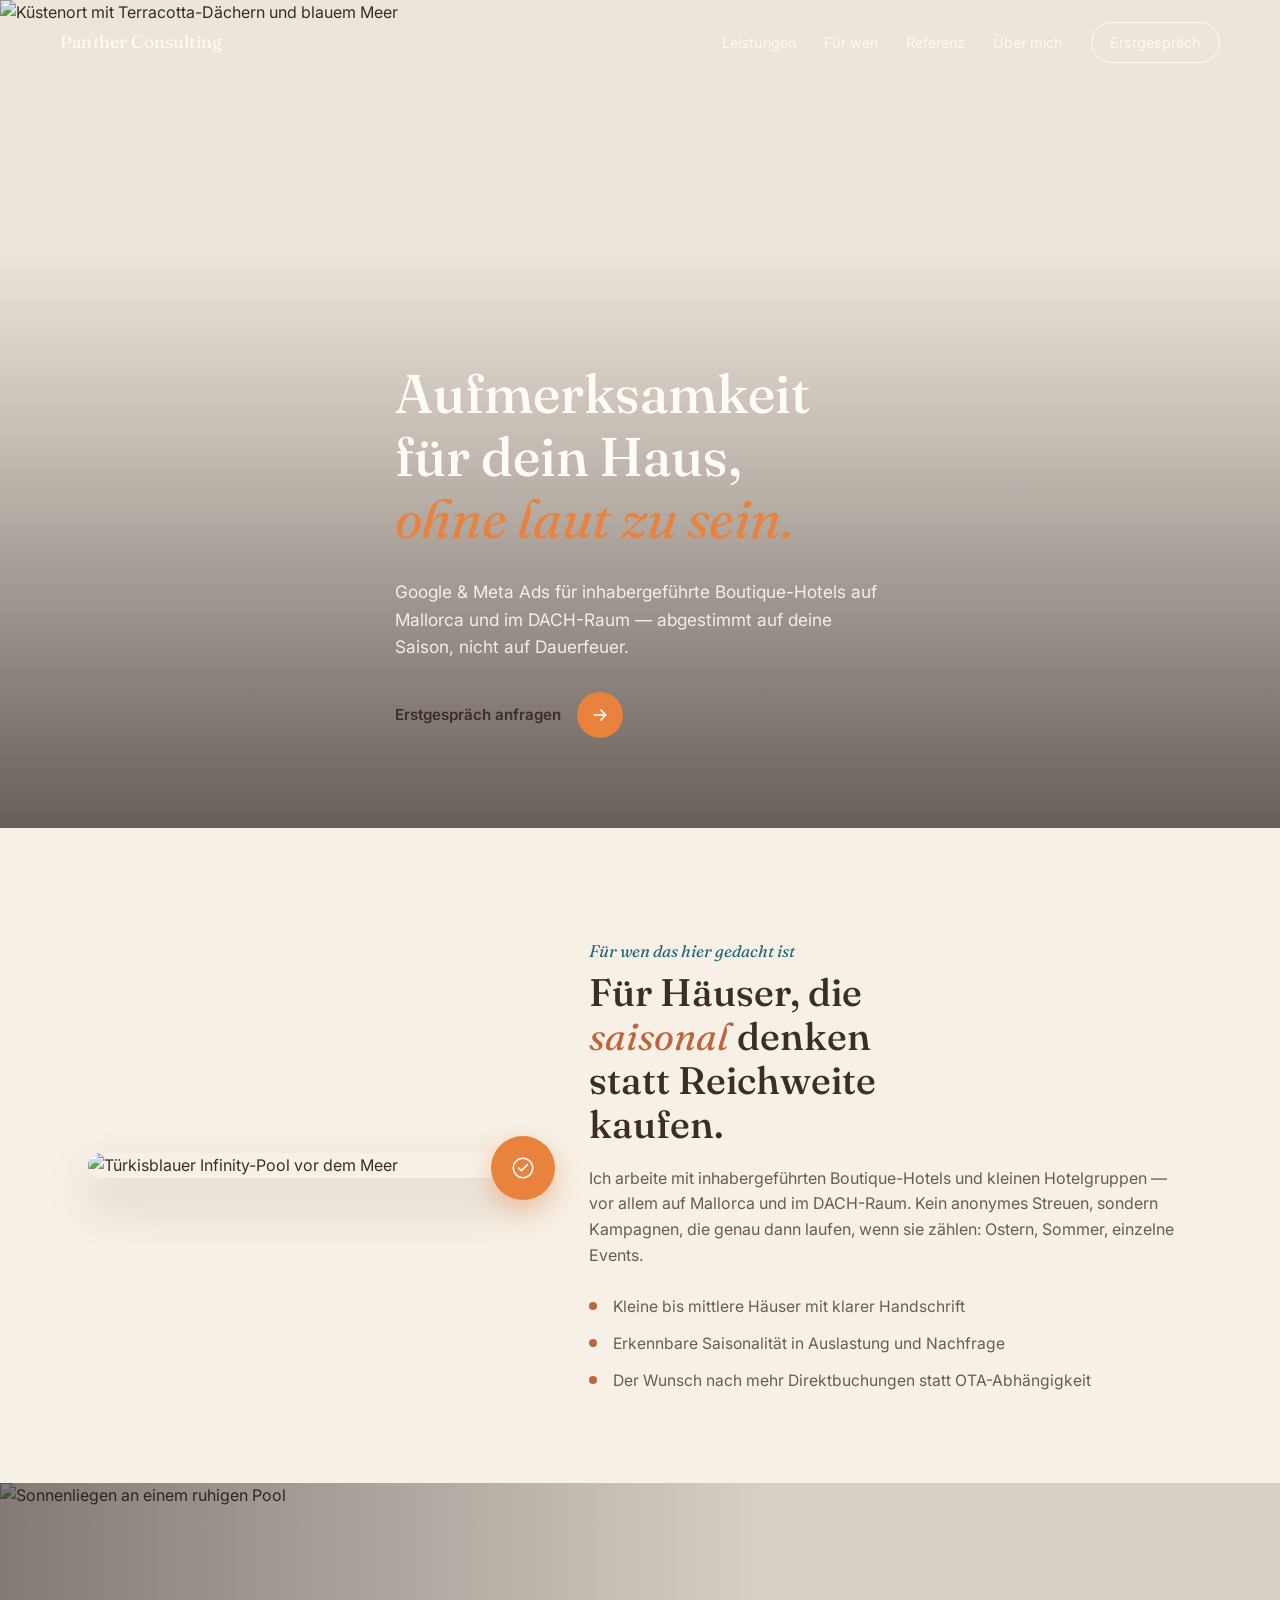
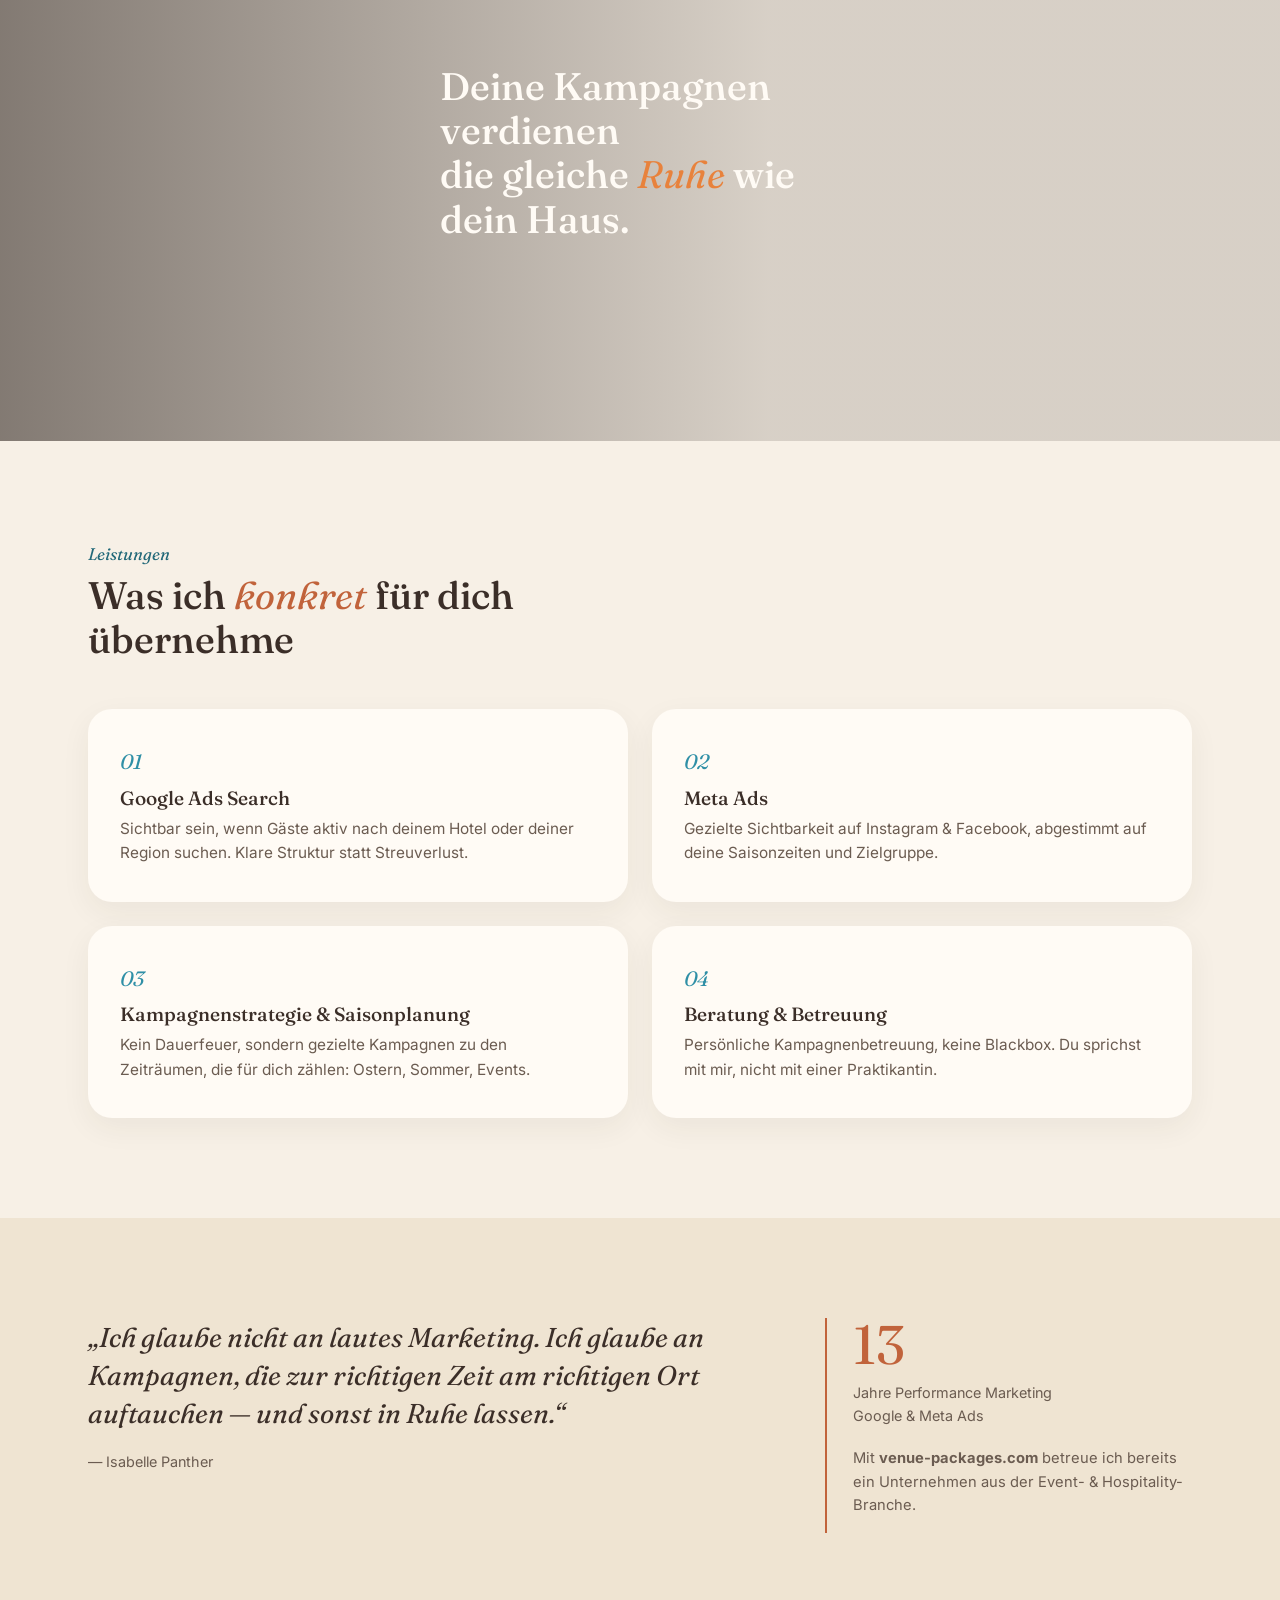
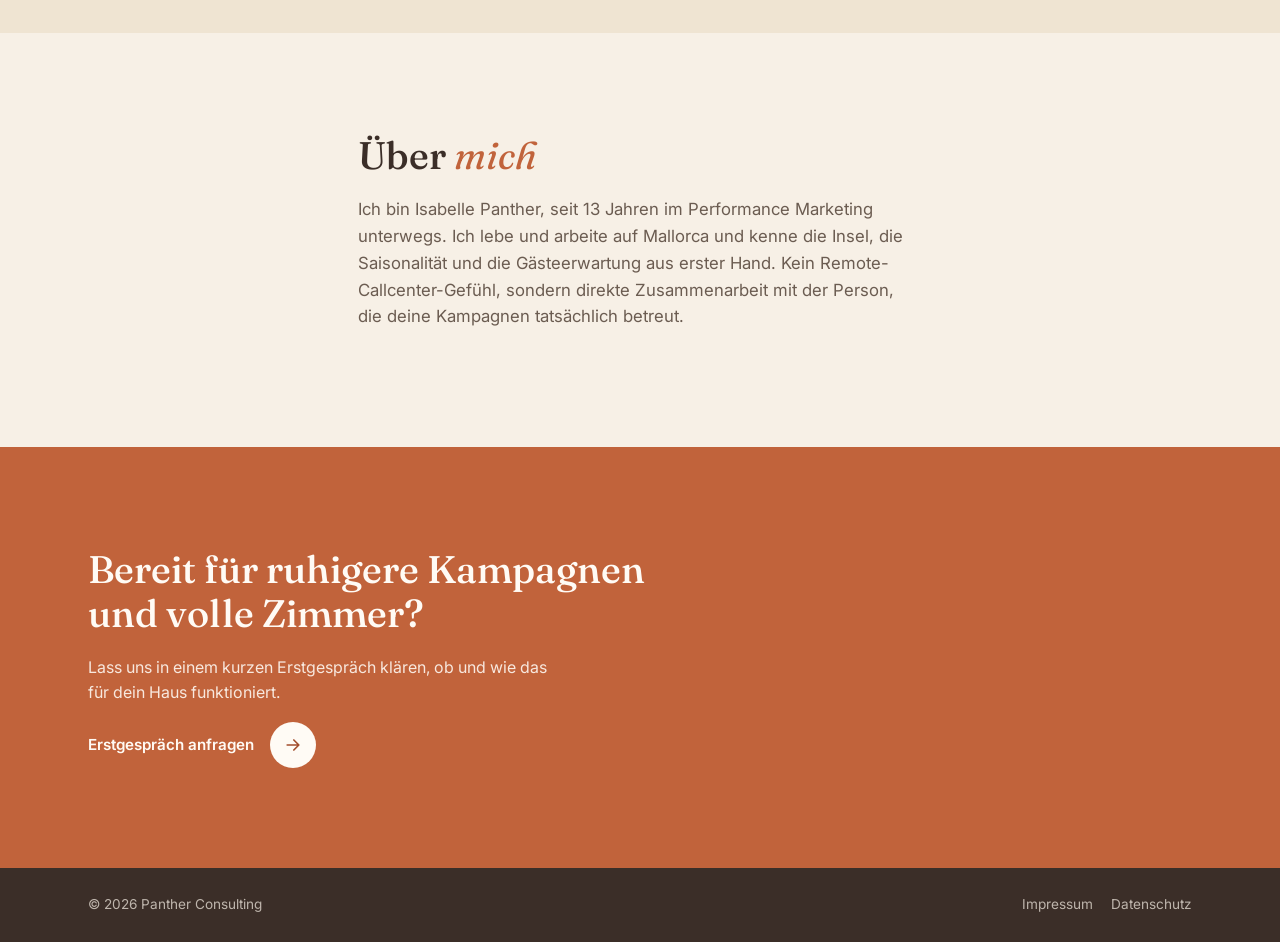
==== index.html @ a0ee80cd "Add files via upload" ====
<!DOCTYPE html>
<html lang="de">
<head>
<meta charset="UTF-8">
<meta name="viewport" content="width=device-width, initial-scale=1.0">
<title>Panther Consulting — Google &amp; Meta Ads für Boutique-Hotels</title>
<meta name="description" content="Google Ads und Meta Ads für inhabergeführte Boutique-Hotels auf Mallorca und im DACH-Raum. Saisonale Kampagnen, ruhige Zusammenarbeit.">
<link rel="preconnect" href="https://fonts.googleapis.com">
<link rel="preconnect" href="https://fonts.gstatic.com" crossorigin>
<link href="https://fonts.googleapis.com/css2?family=Fraunces:ital,opsz,wght@0,9..144,400;0,9..144,500;0,9..144,600;1,9..144,400;1,9..144,500&family=Inter:wght@400;500;600&display=swap" rel="stylesheet">
<link rel="stylesheet" href="styles.css">
</head>
<body>

<header class="site-header" id="siteHeader">
  <div class="wrap header-inner">
    <a href="#top" class="wordmark">Panther Consulting</a>
    <nav class="nav" id="mainNav">
      <a href="#leistungen">Leistungen</a>
      <a href="#fuer-wen">Für wen</a>
      <a href="#referenz">Referenz</a>
      <a href="#ueber-mich">Über mich</a>
      <a href="#kontakt" class="nav-cta">Erstgespräch</a>
    </nav>
    <button class="nav-toggle" id="navToggle" aria-label="Menü öffnen" aria-expanded="false">
      <span></span><span></span><span></span>
    </button>
  </div>
</header>

<main id="top">

  <!-- HERO -->
  <section class="hero">
    <div class="hero-media">
      <img src="https://images.unsplash.com/photo-1779881719036-4f91f601a82d?fm=jpg&q=70&w=2200&auto=format&fit=crop" alt="Küstenort mit Terracotta-Dächern und blauem Meer" loading="eager">
      <div class="hero-scrim"></div>
    </div>
    <div class="wrap hero-content">
      <h1>Aufmerksamkeit für dein Haus,<br><em>ohne laut zu sein.</em></h1>
      <p class="hero-sub">Google &amp; Meta Ads für inhabergeführte Boutique-Hotels auf Mallorca und im DACH-Raum &mdash; abgestimmt auf deine Saison, nicht auf Dauerfeuer.</p>
      <a href="#kontakt" class="btn-round">
        <span>Erstgespräch anfragen</span>
        <span class="circle" aria-hidden="true">
          <svg viewBox="0 0 24 24"><path d="M5 12h13M13 6l6 6-6 6" fill="none" stroke="currentColor" stroke-width="2" stroke-linecap="round" stroke-linejoin="round"/></svg>
        </span>
      </a>
    </div>
  </section>

  <!-- WELCOME / INTRO -->
  <section class="intro reveal" id="fuer-wen">
    <div class="wrap intro-grid">
      <div class="intro-media">
        <img src="https://images.unsplash.com/photo-1566323526101-051f07ee8925?fm=jpg&q=70&w=1200&auto=format&fit=crop" alt="Türkisblauer Infinity-Pool vor dem Meer" loading="lazy">
        <span class="badge" aria-hidden="true">
          <svg viewBox="0 0 24 24"><circle cx="12" cy="12" r="9" fill="none" stroke="currentColor" stroke-width="1.4"/><path d="M8 12l2.5 2.5L16 9" fill="none" stroke="currentColor" stroke-width="1.6" stroke-linecap="round" stroke-linejoin="round"/></svg>
        </span>
      </div>
      <div class="intro-copy">
        <p class="eyebrow-text">Für wen das hier gedacht ist</p>
        <h2>Für Häuser, die <em>saisonal</em> denken<br>statt Reichweite kaufen.</h2>
        <p>Ich arbeite mit inhabergeführten Boutique-Hotels und kleinen Hotelgruppen &mdash; vor allem auf Mallorca und im DACH-Raum. Kein anonymes Streuen, sondern Kampagnen, die genau dann laufen, wenn sie zählen: Ostern, Sommer, einzelne Events.</p>
        <ul class="fit-list">
          <li>Kleine bis mittlere Häuser mit klarer Handschrift</li>
          <li>Erkennbare Saisonalität in Auslastung und Nachfrage</li>
          <li>Der Wunsch nach mehr Direktbuchungen statt OTA-Abhängigkeit</li>
        </ul>
      </div>
    </div>
  </section>

  <!-- LIFESTYLE BREAK -->
  <section class="lifestyle-break reveal">
    <img src="https://images.unsplash.com/photo-1746333578342-3e661512a14d?fm=jpg&q=70&w=2000&auto=format&fit=crop" alt="Sonnenliegen an einem ruhigen Pool" loading="lazy">
    <div class="lifestyle-scrim"></div>
    <div class="wrap lifestyle-inner">
      <h2>Deine Kampagnen verdienen<br>die gleiche <em>Ruhe</em> wie dein Haus.</h2>
    </div>
  </section>

  <!-- LEISTUNGEN -->
  <section class="leistungen reveal" id="leistungen">
    <div class="wrap">
      <div class="section-head">
        <p class="eyebrow-text">Leistungen</p>
        <h2>Was ich <em>konkret</em> für dich übernehme</h2>
      </div>
      <div class="service-grid">
        <article class="service-card">
          <span class="service-num">01</span>
          <h3>Google Ads Search</h3>
          <p>Sichtbar sein, wenn Gäste aktiv nach deinem Hotel oder deiner Region suchen. Klare Struktur statt Streuverlust.</p>
        </article>
        <article class="service-card">
          <span class="service-num">02</span>
          <h3>Meta Ads</h3>
          <p>Gezielte Sichtbarkeit auf Instagram &amp; Facebook, abgestimmt auf deine Saisonzeiten und Zielgruppe.</p>
        </article>
        <article class="service-card">
          <span class="service-num">03</span>
          <h3>Kampagnenstrategie &amp; Saisonplanung</h3>
          <p>Kein Dauerfeuer, sondern gezielte Kampagnen zu den Zeiträumen, die für dich zählen: Ostern, Sommer, Events.</p>
        </article>
        <article class="service-card">
          <span class="service-num">04</span>
          <h3>Beratung &amp; Betreuung</h3>
          <p>Persönliche Kampagnenbetreuung, keine Blackbox. Du sprichst mit mir, nicht mit einer Praktikantin.</p>
        </article>
      </div>
    </div>
  </section>

  <!-- REFERENZ / CREDIBILITY -->
  <section class="referenz reveal" id="referenz">
    <div class="wrap referenz-grid">
      <blockquote class="pull-quote">
        <p>„Ich glaube nicht an lautes Marketing. Ich glaube an Kampagnen, die zur richtigen Zeit am richtigen Ort auftauchen &mdash; und sonst in Ruhe lassen.“</p>
        <cite>&mdash; Isabelle Panther</cite>
      </blockquote>
      <div class="referenz-fact">
        <span class="fact-number">13</span>
        <span class="fact-label">Jahre Performance Marketing<br>Google &amp; Meta Ads</span>
        <p class="fact-note">Mit <strong>venue-packages.com</strong> betreue ich bereits ein Unternehmen aus der Event- &amp; Hospitality-Branche.</p>
      </div>
    </div>
  </section>

  <!-- UEBER MICH -->
  <section class="ueber-mich reveal" id="ueber-mich">
    <div class="wrap ueber-grid">
      <h2>Über <em>mich</em></h2>
      <p>Ich bin Isabelle Panther, seit 13 Jahren im Performance Marketing unterwegs. Ich lebe und arbeite auf Mallorca und kenne die Insel, die Saisonalität und die Gästeerwartung aus erster Hand. Kein Remote-Callcenter-Gefühl, sondern direkte Zusammenarbeit mit der Person, die deine Kampagnen tatsächlich betreut.</p>
    </div>
  </section>

  <!-- CTA FINAL -->
  <section class="cta-final reveal" id="kontakt">
    <div class="wrap cta-inner">
      <h2>Bereit für ruhigere Kampagnen<br>und volle Zimmer?</h2>
      <p>Lass uns in einem kurzen Erstgespräch klären, ob und wie das für dein Haus funktioniert.</p>
      <a href="mailto:hello@pantherconsulting.com?subject=Erstgespr%C3%A4ch%20Hotel-Kampagne" class="btn-round btn-round-light">
        <span>Erstgespräch anfragen</span>
        <span class="circle" aria-hidden="true">
          <svg viewBox="0 0 24 24"><path d="M5 12h13M13 6l6 6-6 6" fill="none" stroke="currentColor" stroke-width="2" stroke-linecap="round" stroke-linejoin="round"/></svg>
        </span>
      </a>
    </div>
  </section>

</main>

<footer class="site-footer">
  <div class="wrap footer-inner">
    <span>&copy; <span id="year"></span> Panther Consulting</span>
    <nav class="footer-nav">
      <a href="#">Impressum</a>
      <a href="#">Datenschutz</a>
    </nav>
  </div>
</footer>

<script src="script.js"></script>
</body>
</html>
---- styles.css ----
:root {
  --terracotta: #C1633B;
  --terracotta-deep: #A34E2C;
  --pool: #2F8FA6;
  --pool-deep: #226878;
  --aperol: #E8823C;
  --aperol-deep: #D06B27;
  --sand: #F7F0E6;
  --sand-2: #EFE4D2;
  --ink: #3B2E28;
  --ink-soft: #6B5C51;
  --cream: #FFFBF5;

  --serif: "Fraunces", Georgia, serif;
  --sans: "Inter", -apple-system, BlinkMacSystemFont, "Segoe UI", sans-serif;
}

* { box-sizing: border-box; }
html { scroll-behavior: smooth; }

body {
  margin: 0;
  font-family: var(--sans);
  color: var(--ink);
  background: var(--sand);
  line-height: 1.6;
  -webkit-font-smoothing: antialiased;
}

.wrap { max-width: 1160px; margin: 0 auto; padding: 0 28px; }

h1, h2, h3 { font-family: var(--serif); font-weight: 500; line-height: 1.15; margin: 0 0 0.5em; color: var(--ink); }
h1 em, h2 em, h3 em { font-style: italic; font-weight: 400; color: var(--terracotta); }

h2 { font-size: clamp(1.8rem, 3vw, 2.5rem); }

p { margin: 0 0 1em; color: var(--ink-soft); }
a { color: inherit; }

.eyebrow-text {
  font-family: var(--serif);
  font-style: italic;
  color: var(--pool-deep);
  font-size: 1.05rem;
  margin: 0 0 0.3em;
}

/* Circular arrow button */
.btn-round {
  display: inline-flex;
  align-items: center;
  gap: 16px;
  text-decoration: none;
  color: var(--ink);
  font-family: var(--sans);
  font-weight: 600;
  font-size: 0.95rem;
}

.btn-round .circle {
  width: 46px;
  height: 46px;
  border-radius: 50%;
  background: var(--aperol);
  display: flex;
  align-items: center;
  justify-content: center;
  color: #fff;
  transition: transform 0.2s ease, background 0.2s ease;
  flex-shrink: 0;
}

.btn-round .circle svg { width: 20px; height: 20px; }
.btn-round:hover .circle { background: var(--aperol-deep); transform: translateX(3px); }

.btn-round-light { color: var(--cream); }
.btn-round-light .circle { background: var(--cream); color: var(--terracotta-deep); }
.btn-round-light:hover .circle { background: #fff; }

/* Header */
.site-header {
  position: fixed;
  top: 0; left: 0; right: 0;
  z-index: 40;
  transition: background 0.3s ease, box-shadow 0.3s ease;
}

.site-header.scrolled {
  background: rgba(247, 240, 230, 0.94);
  backdrop-filter: blur(8px);
  box-shadow: 0 1px 0 rgba(59,46,40,0.08);
}

.header-inner { display: flex; align-items: center; justify-content: space-between; padding: 22px 0; }

.wordmark {
  font-family: var(--serif);
  font-size: 1.1rem;
  color: var(--cream);
  text-decoration: none;
  letter-spacing: 0.01em;
  transition: color 0.3s ease;
}

.site-header.scrolled .wordmark { color: var(--ink); }

.nav { display: flex; align-items: center; gap: 28px; }

.nav a {
  color: rgba(255,251,245,0.9);
  text-decoration: none;
  font-size: 0.9rem;
  transition: color 0.3s ease;
}

.site-header.scrolled .nav a { color: var(--ink-soft); }
.nav a:hover { color: var(--aperol); }

.nav-cta {
  border: 1px solid var(--cream);
  padding: 8px 18px;
  border-radius: 30px;
}

.site-header.scrolled .nav-cta { border-color: var(--terracotta); }

.nav-cta:hover { background: var(--aperol); border-color: var(--aperol); color: #fff !important; }

.nav-toggle { display: none; flex-direction: column; gap: 5px; background: none; border: none; cursor: pointer; padding: 6px; }
.nav-toggle span { width: 22px; height: 2px; background: var(--cream); display: block; }
.site-header.scrolled .nav-toggle span { background: var(--ink); }

/* Hero */
.hero { position: relative; height: 92vh; min-height: 560px; display: flex; align-items: flex-end; overflow: hidden; }

.hero-media { position: absolute; inset: 0; }
.hero-media img { width: 100%; height: 100%; object-fit: cover; }

.hero-scrim {
  position: absolute; inset: 0;
  background: linear-gradient(0deg, rgba(35,25,20,0.68) 0%, rgba(35,25,20,0.25) 45%, rgba(35,25,20,0.05) 70%);
}

.hero-content { position: relative; color: var(--cream); padding-bottom: 90px; }

.hero-content h1 {
  color: var(--cream);
  font-size: clamp(2.1rem, 4.4vw, 3.4rem);
  max-width: 14ch;
}

.hero-content h1 em { color: var(--aperol); font-style: italic; }

.hero-sub { color: rgba(255,251,245,0.88); font-size: 1.08rem; max-width: 44ch; margin-bottom: 1.8em; }

/* Reveal on scroll */
.reveal { opacity: 0; transform: translateY(22px); transition: opacity 0.7s ease, transform 0.7s ease; }
.reveal.in-view { opacity: 1; transform: translateY(0); }

/* Intro / Welcome */
.intro { padding: 110px 0 90px; }

.intro-grid { display: grid; grid-template-columns: 0.85fr 1.15fr; gap: 56px; align-items: center; }

.intro-media { position: relative; }
.intro-media img { width: 100%; border-radius: 28px; display: block; box-shadow: 0 24px 50px rgba(59,46,40,0.18); }

.badge {
  position: absolute;
  bottom: -22px; right: -22px;
  width: 64px; height: 64px;
  border-radius: 50%;
  background: var(--aperol);
  display: flex; align-items: center; justify-content: center;
  color: #fff;
  box-shadow: 0 10px 24px rgba(232,130,60,0.4);
}
.badge svg { width: 26px; height: 26px; }

.intro-copy h2 { max-width: 14ch; }

.fit-list { list-style: none; margin: 1.6em 0 0; padding: 0; display: grid; gap: 12px; }
.fit-list li {
  padding-left: 24px;
  position: relative;
  color: var(--ink-soft);
  font-size: 0.98rem;
}
.fit-list li::before {
  content: "";
  position: absolute; left: 0; top: 8px;
  width: 8px; height: 8px;
  border-radius: 50%;
  background: var(--terracotta);
}

/* Lifestyle break */
.lifestyle-break { position: relative; height: 62vh; min-height: 380px; display: flex; align-items: center; overflow: hidden; }
.lifestyle-break img { position: absolute; inset: 0; width: 100%; height: 100%; object-fit: cover; }
.lifestyle-scrim { position: absolute; inset: 0; background: linear-gradient(90deg, rgba(35,25,20,0.55) 0%, rgba(35,25,20,0.15) 60%); }
.lifestyle-inner { position: relative; }
.lifestyle-inner h2 { color: var(--cream); max-width: 16ch; }
.lifestyle-inner h2 em { color: var(--aperol); }

/* Leistungen */
.leistungen { padding: 100px 0; }
.section-head { max-width: 46ch; margin-bottom: 3em; }

.service-grid { display: grid; grid-template-columns: repeat(2, 1fr); gap: 24px; }

.service-card {
  background: var(--cream);
  border-radius: 24px;
  padding: 36px 32px;
  box-shadow: 0 10px 30px rgba(59,46,40,0.06);
  transition: transform 0.25s ease, box-shadow 0.25s ease;
}
.service-card:hover { transform: translateY(-4px); box-shadow: 0 18px 40px rgba(59,46,40,0.1); }

.service-num {
  font-family: var(--serif);
  font-style: italic;
  color: var(--pool);
  font-size: 1.3rem;
  display: block;
  margin-bottom: 0.4em;
}

.service-card h3 { font-size: 1.2rem; margin-bottom: 0.4em; }
.service-card p { margin: 0; font-size: 0.96rem; }

/* Referenz */
.referenz { padding: 100px 0; background: var(--sand-2); }
.referenz-grid { display: grid; grid-template-columns: 1.3fr 0.7fr; gap: 56px; align-items: start; }

.pull-quote { margin: 0; }
.pull-quote p {
  font-family: var(--serif);
  font-style: italic;
  font-size: clamp(1.3rem, 2.4vw, 1.7rem);
  color: var(--ink);
  line-height: 1.4;
  margin-bottom: 0.6em;
}
.pull-quote cite { font-style: normal; color: var(--ink-soft); font-size: 0.9rem; }

.referenz-fact {
  border-left: 2px solid var(--terracotta);
  padding-left: 26px;
}
.fact-number { font-family: var(--serif); font-size: 3.4rem; color: var(--terracotta); line-height: 1; display: block; }
.fact-label { font-size: 0.9rem; color: var(--ink-soft); margin-top: 8px; display: block; }
.fact-note { margin-top: 1.4em; font-size: 0.92rem; }

/* Ueber mich */
.ueber-mich { padding: 100px 0; }
.ueber-grid { max-width: 62ch; }
.ueber-grid p { font-size: 1.05rem; }

/* CTA final */
.cta-final { background: var(--terracotta); padding: 100px 0; }
.cta-final h2 { color: var(--cream); }
.cta-inner p { color: rgba(255,251,245,0.88); max-width: 46ch; }

/* Footer */
.site-footer { background: var(--ink); color: rgba(247,240,230,0.7); padding: 26px 0; font-size: 0.85rem; }
.footer-inner { display: flex; justify-content: space-between; align-items: center; flex-wrap: wrap; gap: 10px; }
.footer-nav { display: flex; gap: 18px; }
.footer-nav a { text-decoration: none; color: rgba(247,240,230,0.7); }
.footer-nav a:hover { color: var(--cream); }

/* Responsive */
@media (max-width: 900px) {
  .intro-grid, .referenz-grid { grid-template-columns: 1fr; }
  .service-grid { grid-template-columns: 1fr; }
  .badge { width: 52px; height: 52px; bottom: -16px; right: -16px; }
  .badge svg { width: 20px; height: 20px; }

  .nav {
    position: fixed;
    top: 0; left: 0; right: 0; bottom: 0;
    background: var(--sand);
    flex-direction: column;
    align-items: flex-start;
    justify-content: center;
    padding: 40px 32px;
    gap: 22px;
    display: none;
  }
  .nav a { color: var(--ink); font-size: 1.1rem; }
  .nav.open { display: flex; }
  .nav-toggle { display: flex; z-index: 41; }
  .nav-toggle span { background: var(--cream); }
  .site-header.scrolled .nav-toggle span { background: var(--ink); }
  .nav.open ~ .nav-toggle span,
  .nav-toggle.is-open span { background: var(--ink) !important; }
}

@media (prefers-reduced-motion: reduce) {
  .reveal { opacity: 1; transform: none; transition: none; }
  html { scroll-behavior: auto; }
}
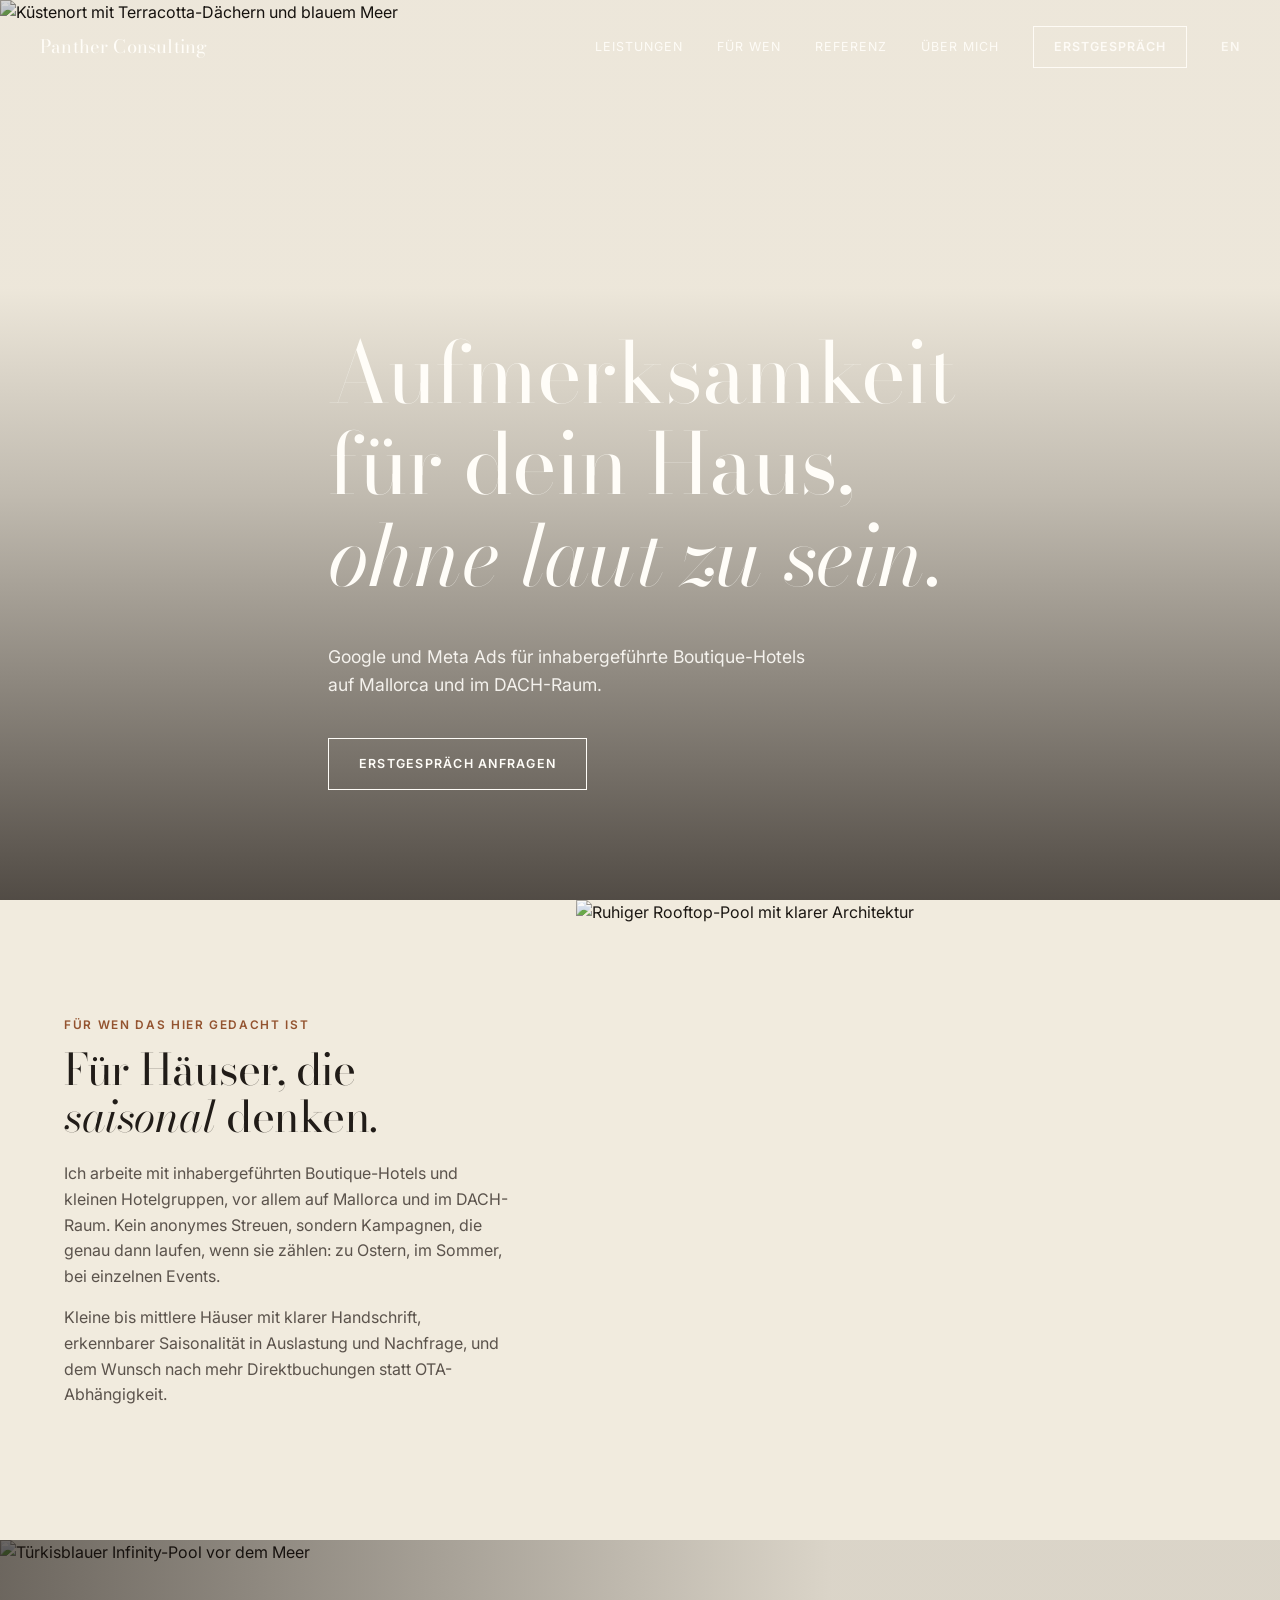
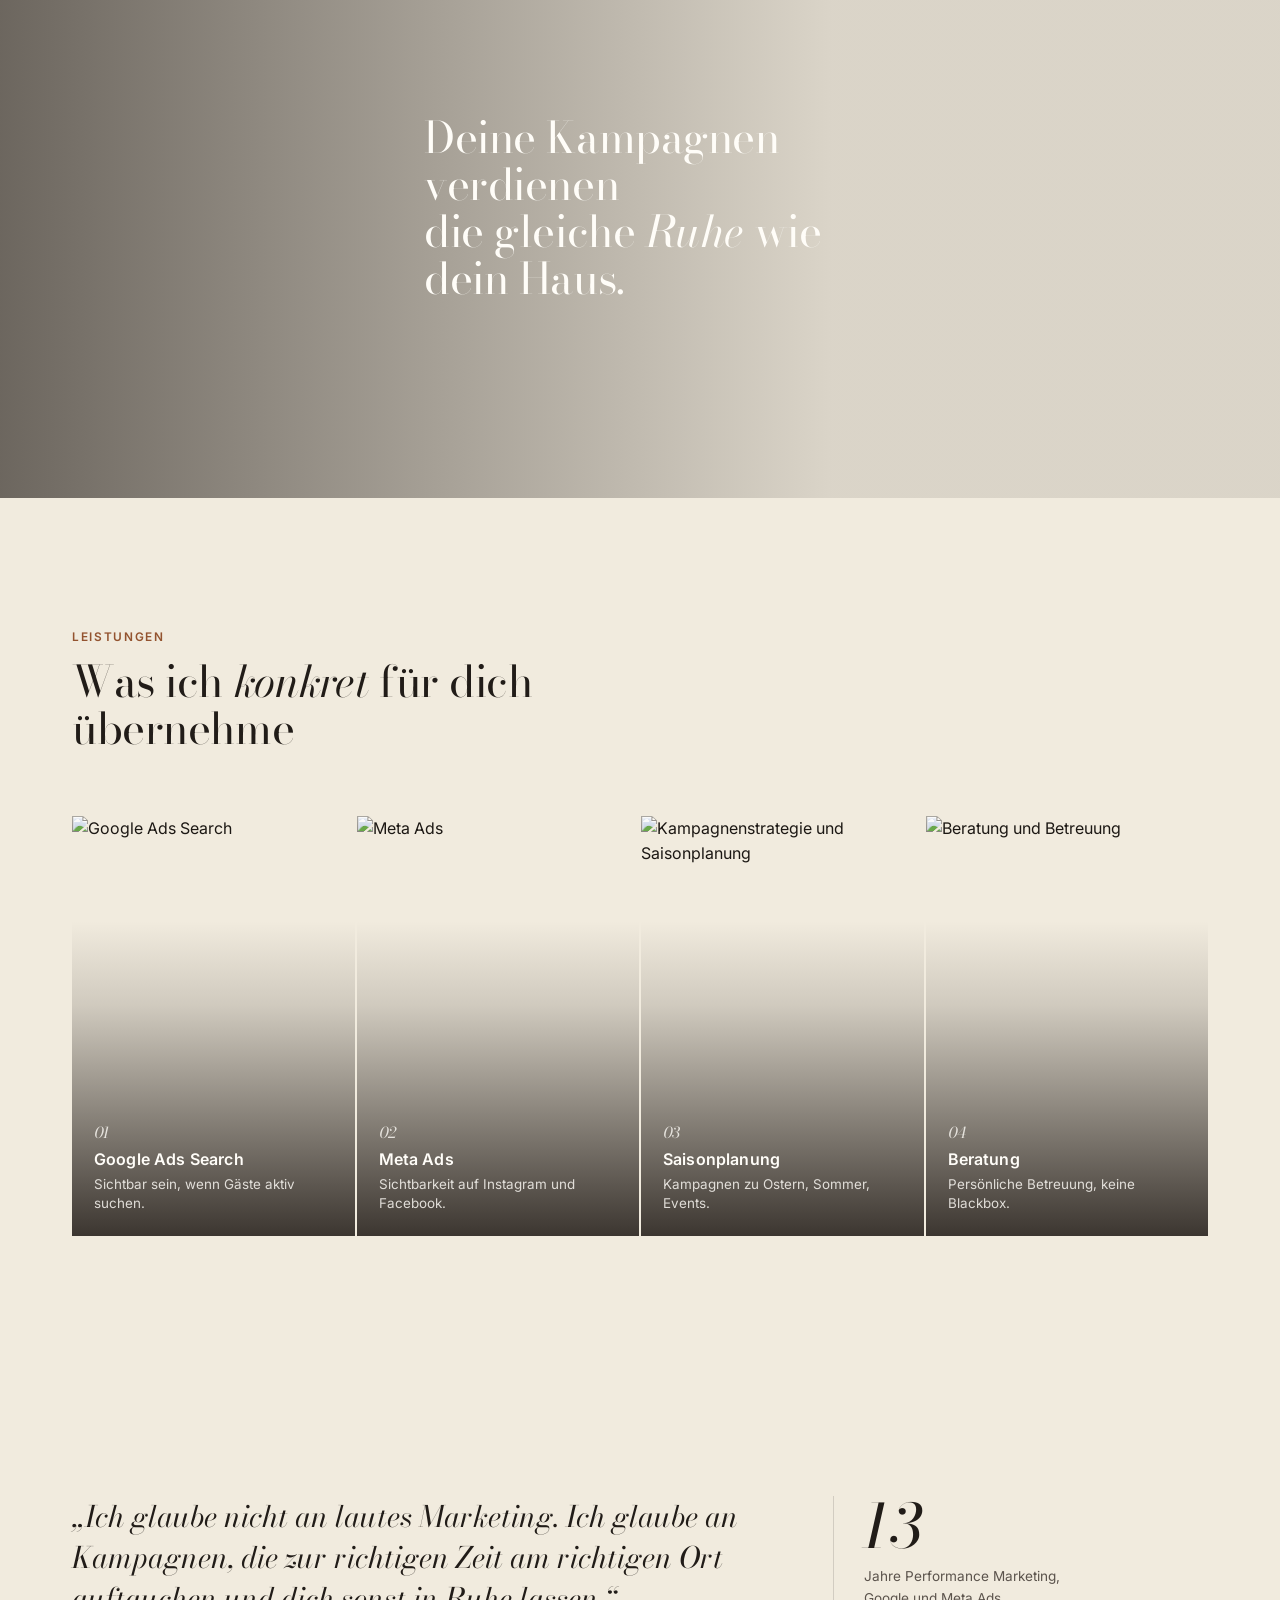
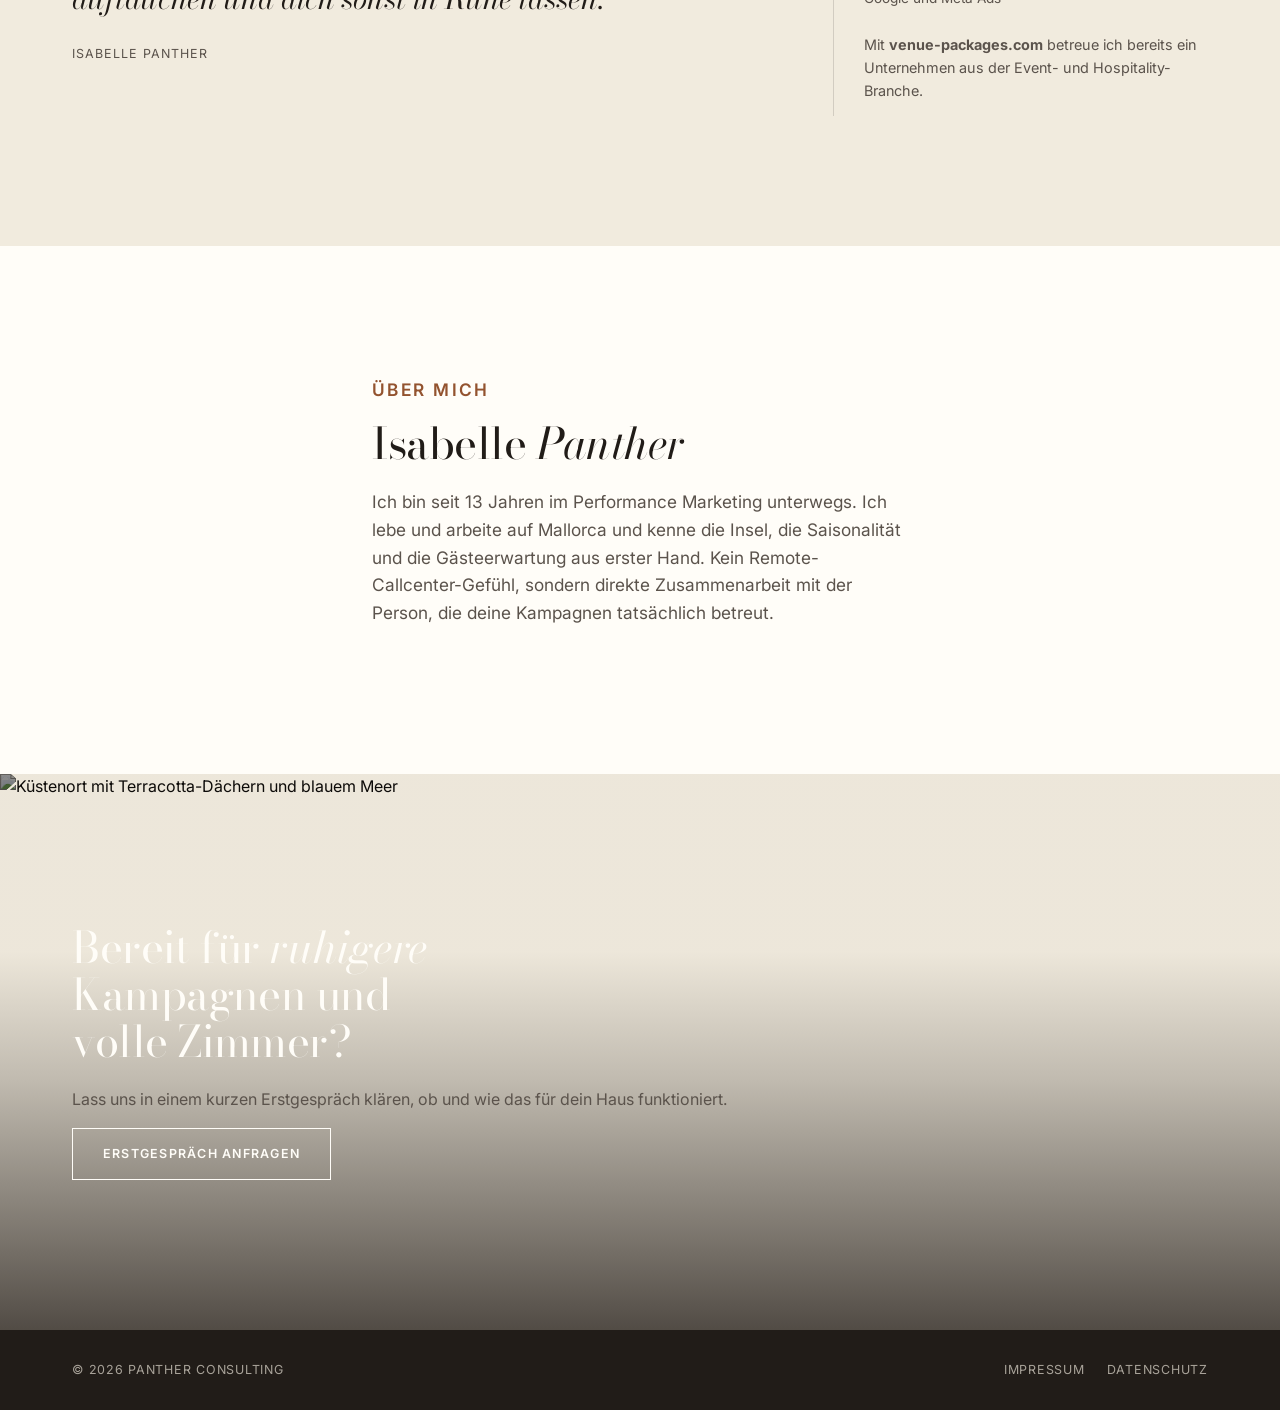
==== commit 29aee64c: "Rename de.html to index.html" ====
--- a/index.html
+++ b/index.html
@@ -4,11 +4,131 @@
 <meta charset="UTF-8">
 <meta name="viewport" content="width=device-width, initial-scale=1.0">
 <title>Panther Consulting — Google &amp; Meta Ads für Boutique-Hotels</title>
-<meta name="description" content="Google Ads und Meta Ads für inhabergeführte Boutique-Hotels auf Mallorca und im DACH-Raum. Saisonale Kampagnen, ruhige Zusammenarbeit.">
 <link rel="preconnect" href="https://fonts.googleapis.com">
 <link rel="preconnect" href="https://fonts.gstatic.com" crossorigin>
-<link href="https://fonts.googleapis.com/css2?family=Fraunces:ital,opsz,wght@0,9..144,400;0,9..144,500;0,9..144,600;1,9..144,400;1,9..144,500&family=Inter:wght@400;500;600&display=swap" rel="stylesheet">
-<link rel="stylesheet" href="styles.css">
+<link href="https://fonts.googleapis.com/css2?family=Bodoni+Moda:ital,opsz,wght@0,6..96,400;0,6..96,500;1,6..96,400;1,6..96,500&family=Inter:wght@400;500;600&display=swap" rel="stylesheet">
+<style>
+:root {
+  --ink: #211C18;
+  --ink-soft: #5B534C;
+  --clay: #93532F;
+  --sand: #F1EBDE;
+  --sand-line: rgba(33,28,24,0.15);
+  --cream: #FFFDF8;
+  --serif: "Bodoni Moda", Georgia, serif;
+  --sans: "Inter", -apple-system, BlinkMacSystemFont, "Segoe UI", sans-serif;
+}
+* { box-sizing: border-box; }
+html { scroll-behavior: smooth; }
+body { margin: 0; font-family: var(--sans); color: var(--ink); background: var(--sand); line-height: 1.6; -webkit-font-smoothing: antialiased; }
+img { filter: sepia(0.16) saturate(0.88) contrast(1.05) brightness(0.98); }
+.wrap { max-width: 1200px; margin: 0 auto; padding: 0 32px; }
+h1, h2, h3 { font-family: var(--serif); font-weight: 400; line-height: 1.08; margin: 0 0 0.5em; color: var(--ink); letter-spacing: -0.01em; }
+h1 em, h2 em, h3 em { font-style: italic; font-weight: 400; }
+h2 { font-size: clamp(2rem, 3.4vw, 2.9rem); }
+p { margin: 0 0 1em; color: var(--ink-soft); }
+a { color: inherit; }
+.eyebrow-text { font-family: var(--sans); text-transform: uppercase; letter-spacing: 0.14em; color: var(--clay); font-size: 0.74rem; font-weight: 600; margin: 0 0 0.9em; }
+
+.btn-outline { display: inline-flex; align-items: center; text-decoration: none; color: var(--ink); font-family: var(--sans); font-weight: 600; font-size: 0.78rem; letter-spacing: 0.1em; text-transform: uppercase; border: 1px solid currentColor; padding: 15px 30px; transition: background 0.25s ease, color 0.25s ease; }
+.btn-outline:hover { background: var(--ink); color: var(--cream); }
+.btn-outline-light { color: var(--cream); }
+.btn-outline-light:hover { background: var(--cream); color: var(--ink); }
+
+.site-header { position: fixed; top: 0; left: 0; right: 0; z-index: 40; transition: background 0.3s ease, box-shadow 0.3s ease; }
+.site-header.scrolled { background: rgba(241, 235, 222, 0.96); backdrop-filter: blur(8px); box-shadow: 0 1px 0 rgba(33,28,24,0.1); }
+.header-inner { display: flex; align-items: center; justify-content: space-between; padding: 26px 0; }
+.wordmark { font-family: var(--serif); font-size: 1.15rem; letter-spacing: 0.01em; color: var(--cream); text-decoration: none; transition: color 0.3s ease; }
+.site-header.scrolled .wordmark { color: var(--ink); }
+.nav { display: flex; align-items: center; gap: 34px; }
+.nav a { color: rgba(255,253,248,0.92); text-decoration: none; font-size: 0.78rem; text-transform: uppercase; letter-spacing: 0.08em; transition: color 0.3s ease; }
+.site-header.scrolled .nav a { color: var(--ink-soft); }
+.nav a:hover { color: var(--clay); }
+.lang-switch { font-weight: 600; opacity: 0.9; }
+.nav-toggle { display: none; flex-direction: column; gap: 5px; background: none; border: none; cursor: pointer; padding: 6px; }
+.nav-toggle span { width: 22px; height: 2px; background: var(--cream); display: block; }
+.site-header.scrolled .nav-toggle span { background: var(--ink); }
+
+.hero { position: relative; height: 100vh; min-height: 640px; display: flex; align-items: flex-end; overflow: hidden; }
+.hero-media { position: absolute; inset: 0; }
+.hero-media img { width: 100%; height: 100%; object-fit: cover; filter: sepia(0.22) saturate(0.8) contrast(1.08) brightness(0.85); }
+.hero-scrim { position: absolute; inset: 0; background: linear-gradient(0deg, rgba(20,14,10,0.72) 0%, rgba(20,14,10,0.22) 45%, rgba(20,14,10,0.02) 68%); }
+.hero-content { position: relative; color: var(--cream); padding-bottom: 110px; max-width: 760px; }
+.hero-content h1 { color: var(--cream); font-size: clamp(2.9rem, 6.6vw, 5.4rem); max-width: 12ch; }
+.hero-sub { color: rgba(255,253,248,0.9); font-size: 1.1rem; max-width: 44ch; margin-bottom: 2.2em; font-family: var(--sans); }
+
+.reveal { opacity: 0; transform: translateY(18px); transition: opacity 0.7s ease, transform 0.7s ease; }
+.reveal.in-view { opacity: 1; transform: translateY(0); }
+
+.split { display: grid; grid-template-columns: 0.9fr 1.1fr; min-height: 640px; }
+.split-copy { display: flex; flex-direction: column; justify-content: center; padding: 80px 64px; }
+.split-copy h2 { max-width: 12ch; }
+.split-media { position: relative; overflow: hidden; }
+.split-media img { width: 100%; height: 100%; object-fit: cover; display: block; }
+.fit-list { list-style: none; margin: 1.8em 0 0; padding: 0; display: grid; gap: 0; border-top: 1px solid var(--sand-line); max-width: 42ch; }
+.fit-list li { padding: 14px 0; border-bottom: 1px solid var(--sand-line); color: var(--ink-soft); font-size: 0.95rem; }
+
+.lifestyle-break { position: relative; height: 62vh; min-height: 440px; display: flex; align-items: center; overflow: hidden; }
+.lifestyle-break img { position: absolute; inset: 0; width: 100%; height: 100%; object-fit: cover; filter: sepia(0.2) saturate(0.82) contrast(1.06) brightness(0.9); }
+.lifestyle-scrim { position: absolute; inset: 0; background: linear-gradient(90deg, rgba(20,14,10,0.6) 0%, rgba(20,14,10,0.1) 65%); }
+.lifestyle-inner { position: relative; }
+.lifestyle-inner h2 { color: var(--cream); max-width: 16ch; }
+
+.leistungen { padding: 130px 0; }
+.section-head { max-width: 50ch; margin-bottom: 4em; }
+.tile-strip { display: grid; grid-template-columns: repeat(4, 1fr); gap: 2px; }
+.tile { position: relative; height: 420px; overflow: hidden; }
+.tile img { width: 100%; height: 100%; object-fit: cover; display: block; transition: transform 0.6s ease; }
+.tile:hover img { transform: scale(1.04); }
+.tile-scrim { position: absolute; inset: 0; background: linear-gradient(0deg, rgba(20,14,10,0.82) 0%, rgba(20,14,10,0.15) 55%, rgba(20,14,10,0) 75%); }
+.tile-label { position: absolute; left: 22px; right: 22px; bottom: 22px; color: var(--cream); }
+.tile-label .service-num { font-family: var(--serif); font-style: italic; font-size: 0.95rem; opacity: 0.8; display: block; margin-bottom: 6px; }
+.tile-label h3 { color: var(--cream); font-family: var(--sans); font-size: 1rem; font-weight: 600; font-style: normal; margin: 0 0 6px; letter-spacing: 0.01em; }
+.tile-label p { color: rgba(255,253,248,0.82); font-size: 0.84rem; margin: 0; line-height: 1.45; }
+
+.referenz { padding: 130px 0; }
+.referenz-grid { display: grid; grid-template-columns: 1.3fr 0.7fr; gap: 64px; align-items: start; }
+.pull-quote { margin: 0; }
+.pull-quote p { font-family: var(--serif); font-style: italic; font-size: clamp(1.4rem, 2.3vw, 1.85rem); color: var(--ink); line-height: 1.4; margin-bottom: 0.7em; }
+.pull-quote cite { font-style: normal; font-family: var(--sans); color: var(--ink-soft); font-size: 0.78rem; text-transform: uppercase; letter-spacing: 0.08em; }
+.referenz-fact { border-left: 1px solid var(--sand-line); padding-left: 30px; }
+.fact-number { font-family: var(--serif); font-size: 3.8rem; color: var(--ink); line-height: 1; display: block; font-style: italic; }
+.fact-label { font-size: 0.85rem; color: var(--ink-soft); margin-top: 10px; display: block; }
+.fact-note { margin-top: 1.6em; font-size: 0.9rem; }
+
+.ueber-mich { padding: 130px 0; background: var(--cream); }
+.ueber-grid { max-width: 60ch; }
+.ueber-grid p { font-size: 1.08rem; }
+
+.cta-final { position: relative; padding: 150px 0; overflow: hidden; }
+.cta-final .hero-media img { filter: sepia(0.22) saturate(0.75) contrast(1.1) brightness(0.55); }
+.cta-final .wrap { position: relative; }
+.cta-final h2 { color: var(--cream); max-width: 14ch; }
+.cta-inner p { color: rgba(255,253,248,0.88); max-width: 46ch; }
+
+.site-footer { background: var(--ink); color: rgba(241,235,222,0.65); padding: 30px 0; font-size: 0.78rem; }
+.footer-inner { display: flex; justify-content: space-between; align-items: center; flex-wrap: wrap; gap: 10px; text-transform: uppercase; letter-spacing: 0.06em; }
+.footer-nav { display: flex; gap: 22px; }
+.footer-nav a { text-decoration: none; color: rgba(241,235,222,0.65); }
+.footer-nav a:hover { color: var(--cream); }
+
+@media (max-width: 900px) {
+  .split { grid-template-columns: 1fr; }
+  .split-copy { padding: 60px 28px; }
+  .split-media { height: 50vh; }
+  .referenz-grid { grid-template-columns: 1fr; }
+  .tile-strip { grid-template-columns: repeat(2, 1fr); }
+  .tile { height: 280px; }
+  .nav { position: fixed; top: 0; left: 0; right: 0; bottom: 0; background: var(--sand); flex-direction: column; align-items: flex-start; justify-content: center; padding: 40px 32px; gap: 26px; display: none; }
+  .nav a { color: var(--ink); font-size: 1rem; }
+  .nav.open { display: flex; }
+  .nav-toggle { display: flex; z-index: 41; }
+}
+@media (prefers-reduced-motion: reduce) {
+  .reveal { opacity: 1; transform: none; transition: none; }
+  html { scroll-behavior: auto; }
+}
+</style>
 </head>
 <body>
 
@@ -20,131 +140,109 @@
       <a href="#fuer-wen">Für wen</a>
       <a href="#referenz">Referenz</a>
       <a href="#ueber-mich">Über mich</a>
-      <a href="#kontakt" class="nav-cta">Erstgespräch</a>
+      <a href="#kontakt" class="btn-outline btn-outline-light" style="padding:10px 20px;">Erstgespräch</a>
+      <a href="/en/" class="lang-switch">EN</a>
     </nav>
-    <button class="nav-toggle" id="navToggle" aria-label="Menü öffnen" aria-expanded="false">
-      <span></span><span></span><span></span>
-    </button>
+    <button class="nav-toggle" id="navToggle" aria-label="Menü öffnen" aria-expanded="false"><span></span><span></span><span></span></button>
   </div>
 </header>
 
 <main id="top">
 
-  <!-- HERO -->
   <section class="hero">
     <div class="hero-media">
-      <img src="https://images.unsplash.com/photo-1779881719036-4f91f601a82d?fm=jpg&q=70&w=2200&auto=format&fit=crop" alt="Küstenort mit Terracotta-Dächern und blauem Meer" loading="eager">
+      <img src="https://images.unsplash.com/photo-1779881719036-4f91f601a82d?fm=jpg&q=75&w=2200&auto=format&fit=crop" alt="Küstenort mit Terracotta-Dächern und blauem Meer">
       <div class="hero-scrim"></div>
     </div>
     <div class="wrap hero-content">
-      <h1>Aufmerksamkeit für dein Haus,<br><em>ohne laut zu sein.</em></h1>
-      <p class="hero-sub">Google &amp; Meta Ads für inhabergeführte Boutique-Hotels auf Mallorca und im DACH-Raum &mdash; abgestimmt auf deine Saison, nicht auf Dauerfeuer.</p>
-      <a href="#kontakt" class="btn-round">
-        <span>Erstgespräch anfragen</span>
-        <span class="circle" aria-hidden="true">
-          <svg viewBox="0 0 24 24"><path d="M5 12h13M13 6l6 6-6 6" fill="none" stroke="currentColor" stroke-width="2" stroke-linecap="round" stroke-linejoin="round"/></svg>
-        </span>
-      </a>
-    </div>
-  </section>
-
-  <!-- WELCOME / INTRO -->
-  <section class="intro reveal" id="fuer-wen">
-    <div class="wrap intro-grid">
-      <div class="intro-media">
-        <img src="https://images.unsplash.com/photo-1566323526101-051f07ee8925?fm=jpg&q=70&w=1200&auto=format&fit=crop" alt="Türkisblauer Infinity-Pool vor dem Meer" loading="lazy">
-        <span class="badge" aria-hidden="true">
-          <svg viewBox="0 0 24 24"><circle cx="12" cy="12" r="9" fill="none" stroke="currentColor" stroke-width="1.4"/><path d="M8 12l2.5 2.5L16 9" fill="none" stroke="currentColor" stroke-width="1.6" stroke-linecap="round" stroke-linejoin="round"/></svg>
-        </span>
-      </div>
-      <div class="intro-copy">
-        <p class="eyebrow-text">Für wen das hier gedacht ist</p>
-        <h2>Für Häuser, die <em>saisonal</em> denken<br>statt Reichweite kaufen.</h2>
-        <p>Ich arbeite mit inhabergeführten Boutique-Hotels und kleinen Hotelgruppen &mdash; vor allem auf Mallorca und im DACH-Raum. Kein anonymes Streuen, sondern Kampagnen, die genau dann laufen, wenn sie zählen: Ostern, Sommer, einzelne Events.</p>
-        <ul class="fit-list">
-          <li>Kleine bis mittlere Häuser mit klarer Handschrift</li>
-          <li>Erkennbare Saisonalität in Auslastung und Nachfrage</li>
-          <li>Der Wunsch nach mehr Direktbuchungen statt OTA-Abhängigkeit</li>
-        </ul>
-      </div>
-    </div>
-  </section>
-
-  <!-- LIFESTYLE BREAK -->
+      <h1>Aufmerksamkeit für dein Haus, <em>ohne laut zu sein.</em></h1>
+      <p class="hero-sub">Google und Meta Ads für inhabergeführte Boutique-Hotels auf Mallorca und im DACH-Raum.</p>
+      <a href="#kontakt" class="btn-outline btn-outline-light">Erstgespräch anfragen</a>
+    </div>
+  </section>
+
+  <section class="split reveal" id="fuer-wen">
+    <div class="split-copy">
+      <p class="eyebrow-text">Für wen das hier gedacht ist</p>
+      <h2>Für Häuser, die <em>saisonal</em> denken.</h2>
+      <p>Ich arbeite mit inhabergeführten Boutique-Hotels und kleinen Hotelgruppen, vor allem auf Mallorca und im DACH-Raum. Kein anonymes Streuen, sondern Kampagnen, die genau dann laufen, wenn sie zählen: zu Ostern, im Sommer, bei einzelnen Events.</p>
+      <p>Kleine bis mittlere Häuser mit klarer Handschrift, erkennbarer Saisonalität in Auslastung und Nachfrage, und dem Wunsch nach mehr Direktbuchungen statt OTA-Abhängigkeit.</p>
+    </div>
+    <div class="split-media">
+      <img src="https://images.unsplash.com/photo-1572331165267-854da2b10ccc?fm=jpg&q=75&w=1400&auto=format&fit=crop" alt="Ruhiger Rooftop-Pool mit klarer Architektur">
+    </div>
+  </section>
+
   <section class="lifestyle-break reveal">
-    <img src="https://images.unsplash.com/photo-1746333578342-3e661512a14d?fm=jpg&q=70&w=2000&auto=format&fit=crop" alt="Sonnenliegen an einem ruhigen Pool" loading="lazy">
+    <img src="https://images.unsplash.com/photo-1566323526101-051f07ee8925?fm=jpg&q=75&w=2000&auto=format&fit=crop" alt="Türkisblauer Infinity-Pool vor dem Meer">
     <div class="lifestyle-scrim"></div>
     <div class="wrap lifestyle-inner">
       <h2>Deine Kampagnen verdienen<br>die gleiche <em>Ruhe</em> wie dein Haus.</h2>
     </div>
   </section>
 
-  <!-- LEISTUNGEN -->
   <section class="leistungen reveal" id="leistungen">
     <div class="wrap">
       <div class="section-head">
         <p class="eyebrow-text">Leistungen</p>
         <h2>Was ich <em>konkret</em> für dich übernehme</h2>
       </div>
-      <div class="service-grid">
-        <article class="service-card">
-          <span class="service-num">01</span>
-          <h3>Google Ads Search</h3>
-          <p>Sichtbar sein, wenn Gäste aktiv nach deinem Hotel oder deiner Region suchen. Klare Struktur statt Streuverlust.</p>
-        </article>
-        <article class="service-card">
-          <span class="service-num">02</span>
-          <h3>Meta Ads</h3>
-          <p>Gezielte Sichtbarkeit auf Instagram &amp; Facebook, abgestimmt auf deine Saisonzeiten und Zielgruppe.</p>
-        </article>
-        <article class="service-card">
-          <span class="service-num">03</span>
-          <h3>Kampagnenstrategie &amp; Saisonplanung</h3>
-          <p>Kein Dauerfeuer, sondern gezielte Kampagnen zu den Zeiträumen, die für dich zählen: Ostern, Sommer, Events.</p>
-        </article>
-        <article class="service-card">
-          <span class="service-num">04</span>
-          <h3>Beratung &amp; Betreuung</h3>
-          <p>Persönliche Kampagnenbetreuung, keine Blackbox. Du sprichst mit mir, nicht mit einer Praktikantin.</p>
-        </article>
+      <div class="tile-strip">
+        <div class="tile">
+          <img src="https://images.unsplash.com/photo-1779881719036-4f91f601a82d?fm=jpg&q=75&w=900&auto=format&fit=crop" alt="Google Ads Search">
+          <div class="tile-scrim"></div>
+          <div class="tile-label"><span class="service-num">01</span><h3>Google Ads Search</h3><p>Sichtbar sein, wenn Gäste aktiv suchen.</p></div>
+        </div>
+        <div class="tile">
+          <img src="https://images.unsplash.com/photo-1572331165267-854da2b10ccc?fm=jpg&q=75&w=900&auto=format&fit=crop" alt="Meta Ads">
+          <div class="tile-scrim"></div>
+          <div class="tile-label"><span class="service-num">02</span><h3>Meta Ads</h3><p>Sichtbarkeit auf Instagram und Facebook.</p></div>
+        </div>
+        <div class="tile">
+          <img src="https://images.unsplash.com/photo-1566323526101-051f07ee8925?fm=jpg&q=75&w=900&auto=format&fit=crop" alt="Kampagnenstrategie und Saisonplanung">
+          <div class="tile-scrim"></div>
+          <div class="tile-label"><span class="service-num">03</span><h3>Saisonplanung</h3><p>Kampagnen zu Ostern, Sommer, Events.</p></div>
+        </div>
+        <div class="tile">
+          <img src="https://images.unsplash.com/photo-1758448500688-3ababa93fd67?fm=jpg&q=75&w=900&auto=format&fit=crop" alt="Beratung und Betreuung">
+          <div class="tile-scrim"></div>
+          <div class="tile-label"><span class="service-num">04</span><h3>Beratung</h3><p>Persönliche Betreuung, keine Blackbox.</p></div>
+        </div>
       </div>
     </div>
   </section>
 
-  <!-- REFERENZ / CREDIBILITY -->
   <section class="referenz reveal" id="referenz">
     <div class="wrap referenz-grid">
       <blockquote class="pull-quote">
-        <p>„Ich glaube nicht an lautes Marketing. Ich glaube an Kampagnen, die zur richtigen Zeit am richtigen Ort auftauchen &mdash; und sonst in Ruhe lassen.“</p>
-        <cite>&mdash; Isabelle Panther</cite>
+        <p>„Ich glaube nicht an lautes Marketing. Ich glaube an Kampagnen, die zur richtigen Zeit am richtigen Ort auftauchen und dich sonst in Ruhe lassen.“</p>
+        <cite>Isabelle Panther</cite>
       </blockquote>
       <div class="referenz-fact">
         <span class="fact-number">13</span>
-        <span class="fact-label">Jahre Performance Marketing<br>Google &amp; Meta Ads</span>
-        <p class="fact-note">Mit <strong>venue-packages.com</strong> betreue ich bereits ein Unternehmen aus der Event- &amp; Hospitality-Branche.</p>
+        <span class="fact-label">Jahre Performance Marketing,<br>Google und Meta Ads</span>
+        <p class="fact-note">Mit <strong>venue-packages.com</strong> betreue ich bereits ein Unternehmen aus der Event- und Hospitality-Branche.</p>
       </div>
     </div>
   </section>
 
-  <!-- UEBER MICH -->
   <section class="ueber-mich reveal" id="ueber-mich">
     <div class="wrap ueber-grid">
-      <h2>Über <em>mich</em></h2>
-      <p>Ich bin Isabelle Panther, seit 13 Jahren im Performance Marketing unterwegs. Ich lebe und arbeite auf Mallorca und kenne die Insel, die Saisonalität und die Gästeerwartung aus erster Hand. Kein Remote-Callcenter-Gefühl, sondern direkte Zusammenarbeit mit der Person, die deine Kampagnen tatsächlich betreut.</p>
-    </div>
-  </section>
-
-  <!-- CTA FINAL -->
+      <p class="eyebrow-text">Über mich</p>
+      <h2>Isabelle <em>Panther</em></h2>
+      <p>Ich bin seit 13 Jahren im Performance Marketing unterwegs. Ich lebe und arbeite auf Mallorca und kenne die Insel, die Saisonalität und die Gästeerwartung aus erster Hand. Kein Remote-Callcenter-Gefühl, sondern direkte Zusammenarbeit mit der Person, die deine Kampagnen tatsächlich betreut.</p>
+    </div>
+  </section>
+
   <section class="cta-final reveal" id="kontakt">
-    <div class="wrap cta-inner">
-      <h2>Bereit für ruhigere Kampagnen<br>und volle Zimmer?</h2>
+    <div class="hero-media">
+      <img src="https://images.unsplash.com/photo-1779881719036-4f91f601a82d?fm=jpg&q=75&w=2200&auto=format&fit=crop" alt="Küstenort mit Terracotta-Dächern und blauem Meer">
+      <div class="hero-scrim"></div>
+    </div>
+    <div class="wrap">
+      <h2>Bereit für <em>ruhigere</em> Kampagnen und volle Zimmer?</h2>
       <p>Lass uns in einem kurzen Erstgespräch klären, ob und wie das für dein Haus funktioniert.</p>
-      <a href="mailto:hello@pantherconsulting.com?subject=Erstgespr%C3%A4ch%20Hotel-Kampagne" class="btn-round btn-round-light">
-        <span>Erstgespräch anfragen</span>
-        <span class="circle" aria-hidden="true">
-          <svg viewBox="0 0 24 24"><path d="M5 12h13M13 6l6 6-6 6" fill="none" stroke="currentColor" stroke-width="2" stroke-linecap="round" stroke-linejoin="round"/></svg>
-        </span>
-      </a>
+      <a href="mailto:hello@pantherconsulting.com?subject=Erstgespr%C3%A4ch%20Hotel-Kampagne" class="btn-outline btn-outline-light">Erstgespräch anfragen</a>
     </div>
   </section>
 
@@ -152,14 +250,31 @@
 
 <footer class="site-footer">
   <div class="wrap footer-inner">
-    <span>&copy; <span id="year"></span> Panther Consulting</span>
-    <nav class="footer-nav">
-      <a href="#">Impressum</a>
-      <a href="#">Datenschutz</a>
-    </nav>
+    <span>© <span id="year"></span> Panther Consulting</span>
+    <nav class="footer-nav"><a href="#">Impressum</a><a href="#">Datenschutz</a></nav>
   </div>
 </footer>
 
-<script src="script.js"></script>
+<script>
+document.getElementById('year').textContent = new Date().getFullYear();
+const header = document.getElementById('siteHeader');
+const onScroll = () => { if (window.scrollY > 80) header.classList.add('scrolled'); else header.classList.remove('scrolled'); };
+window.addEventListener('scroll', onScroll, { passive: true });
+onScroll();
+const toggle = document.getElementById('navToggle');
+const nav = document.getElementById('mainNav');
+toggle.addEventListener('click', () => {
+  const isOpen = nav.classList.toggle('open');
+  toggle.setAttribute('aria-expanded', isOpen ? 'true' : 'false');
+});
+document.querySelectorAll('.nav a').forEach(link => link.addEventListener('click', () => { nav.classList.remove('open'); toggle.setAttribute('aria-expanded', 'false'); }));
+const revealEls = document.querySelectorAll('.reveal');
+if ('IntersectionObserver' in window && revealEls.length) {
+  const observer = new IntersectionObserver((entries) => {
+    entries.forEach(entry => { if (entry.isIntersecting) { entry.target.classList.add('in-view'); observer.unobserve(entry.target); } });
+  }, { threshold: 0.15, rootMargin: '0px 0px -60px 0px' });
+  revealEls.forEach(el => observer.observe(el));
+} else { revealEls.forEach(el => el.classList.add('in-view')); }
+</script>
 </body>
 </html>
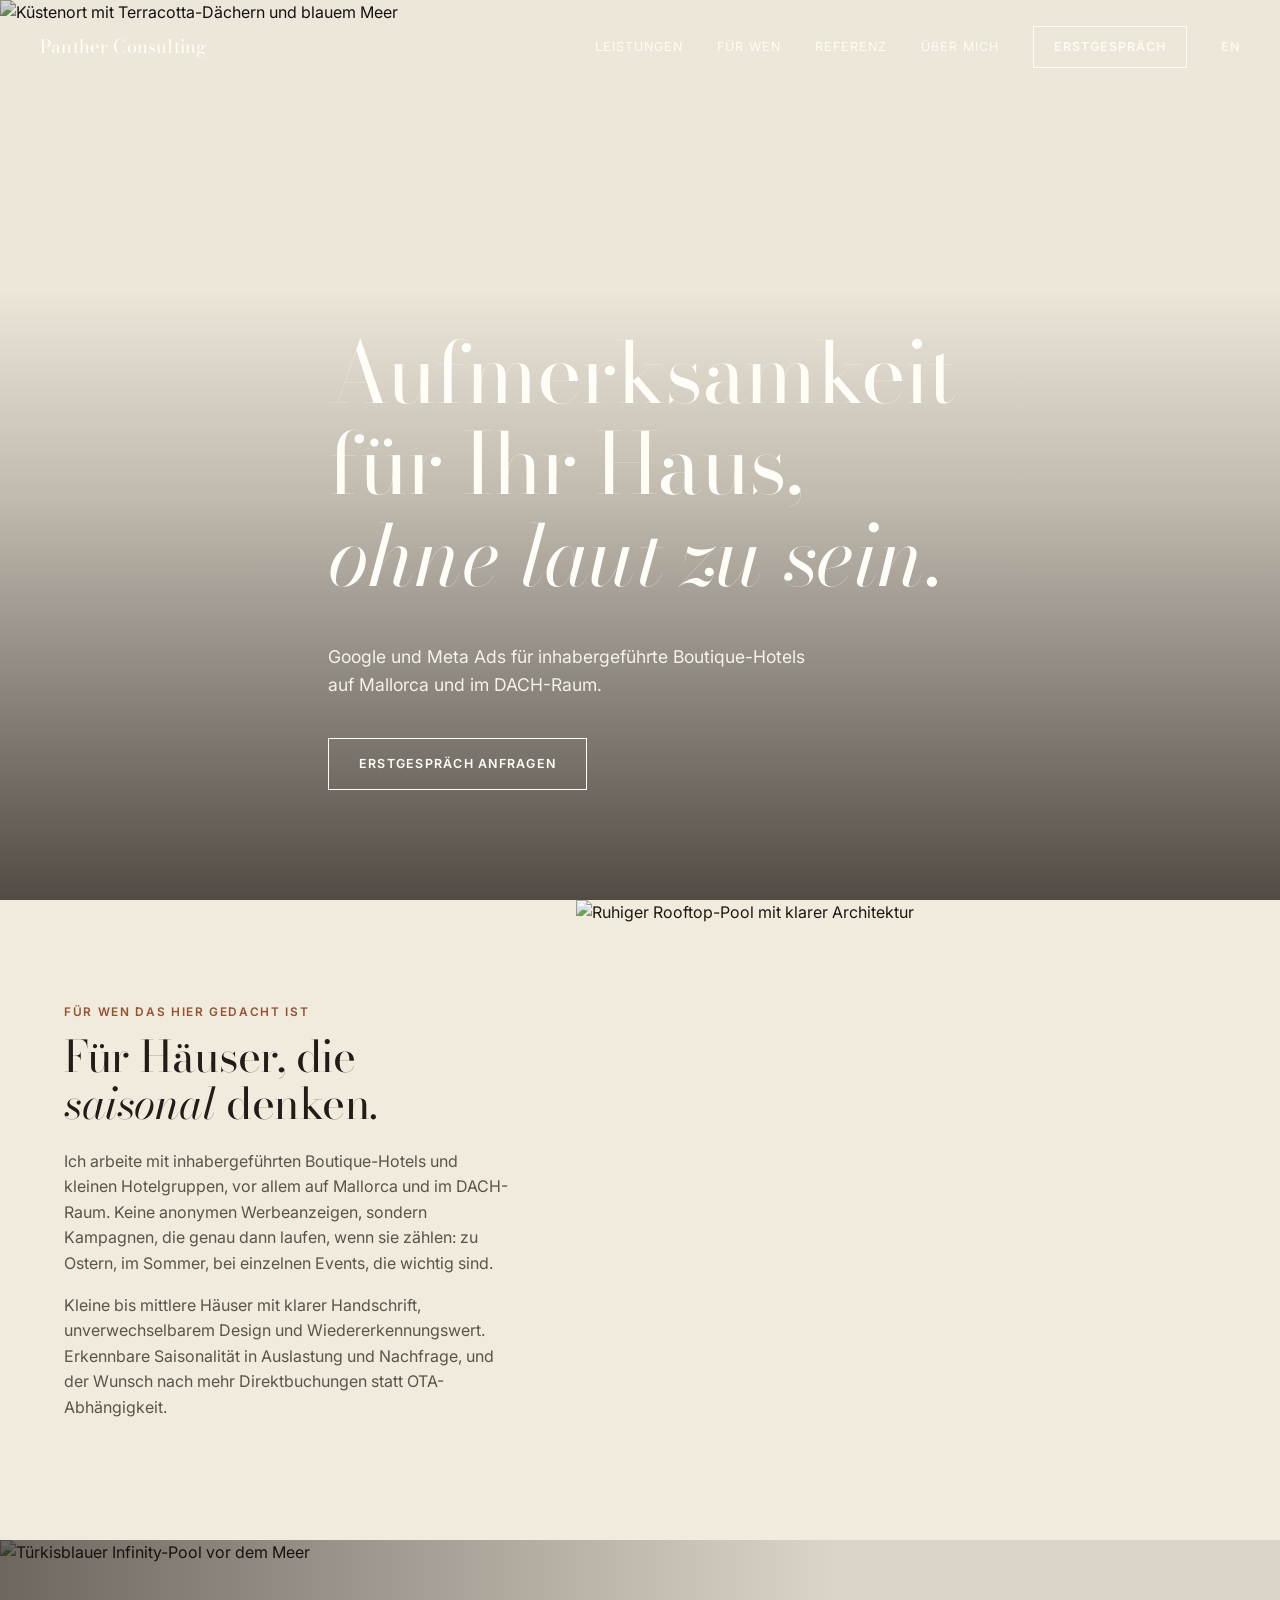
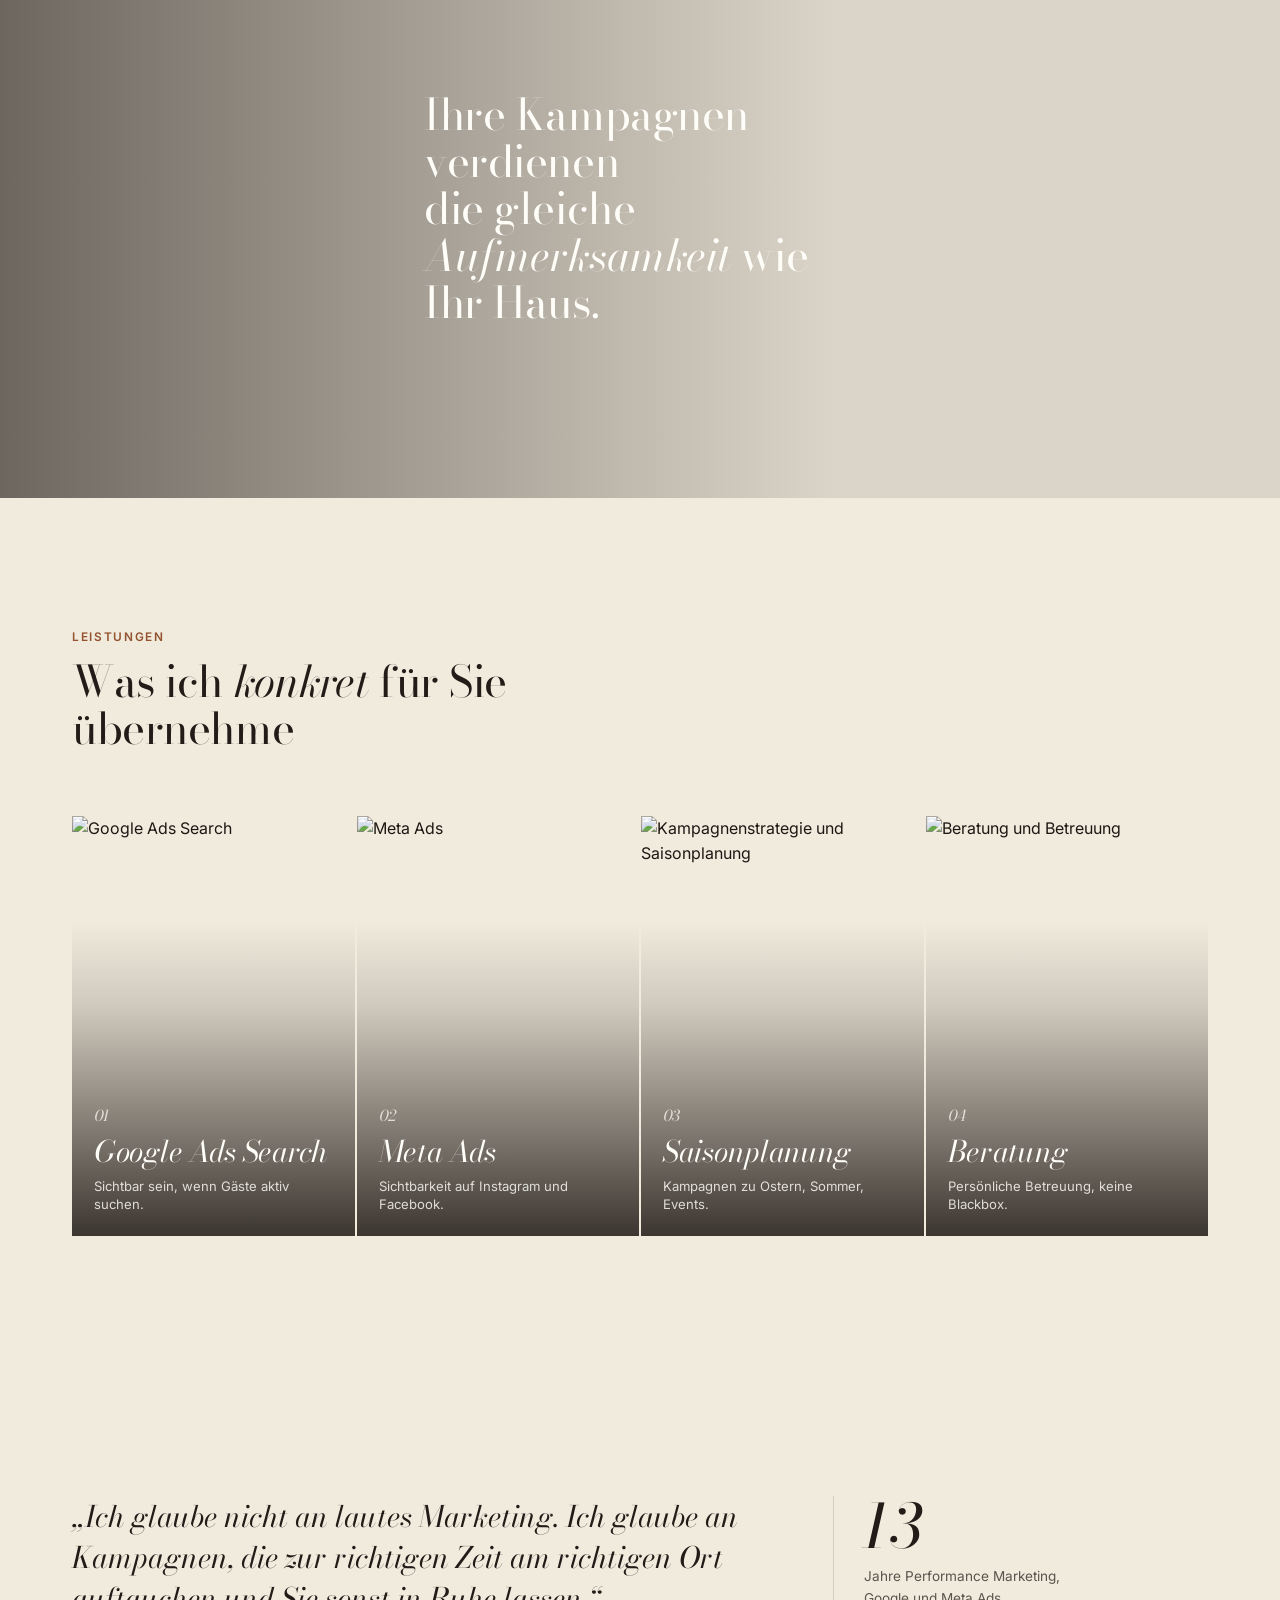
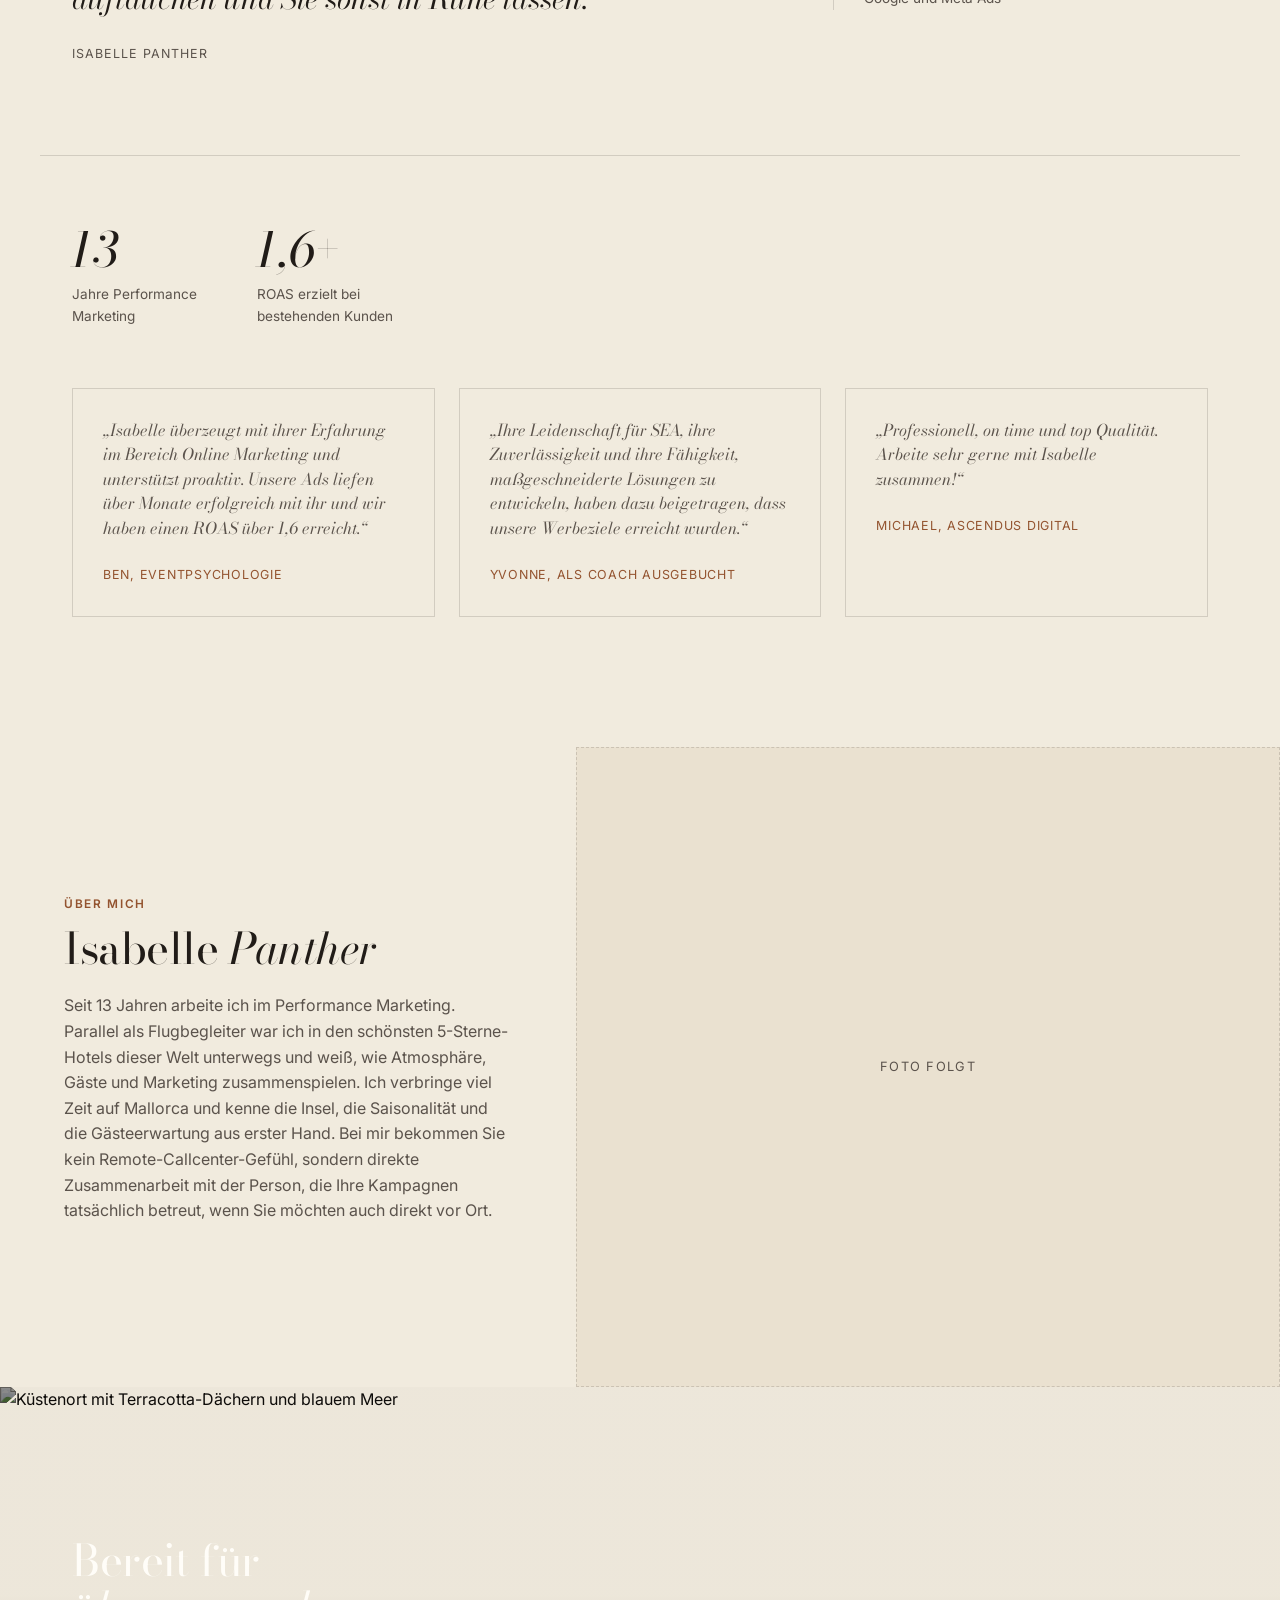
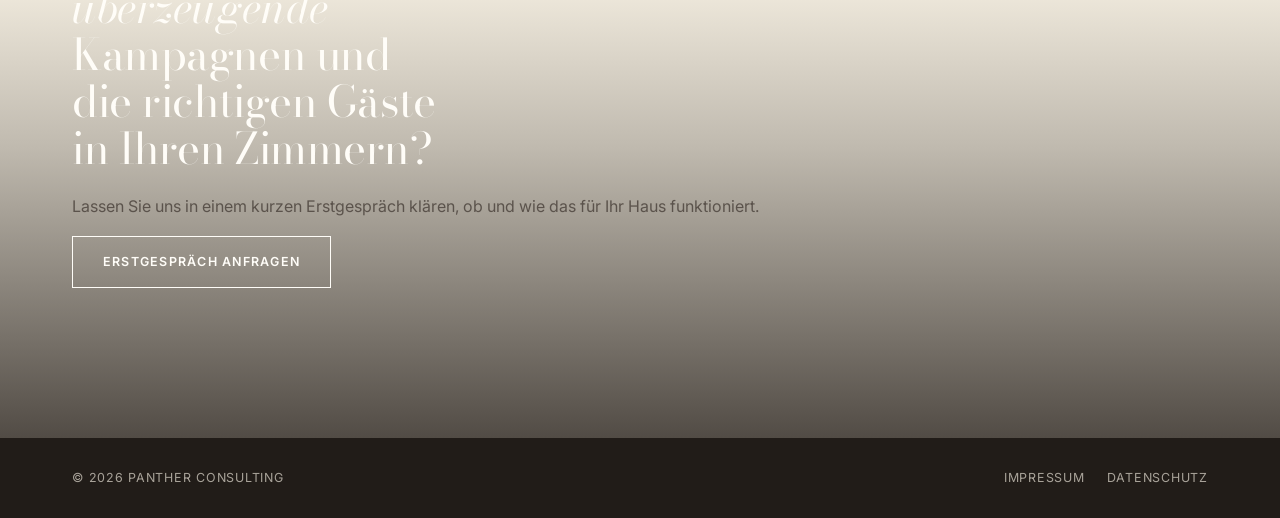
==== commit d7e23656: "Add files via upload" ====
--- a/index.html
+++ b/index.html
@@ -65,6 +65,8 @@
 .split-copy h2 { max-width: 12ch; }
 .split-media { position: relative; overflow: hidden; }
 .split-media img { width: 100%; height: 100%; object-fit: cover; display: block; }
+.photo-placeholder { background: var(--sand-2, #EAE1D0); display: flex; align-items: center; justify-content: center; border: 1px dashed var(--sand-line); }
+.photo-placeholder span { font-family: var(--sans); font-size: 0.8rem; text-transform: uppercase; letter-spacing: 0.1em; color: var(--ink-soft); }
 .fit-list { list-style: none; margin: 1.8em 0 0; padding: 0; display: grid; gap: 0; border-top: 1px solid var(--sand-line); max-width: 42ch; }
 .fit-list li { padding: 14px 0; border-bottom: 1px solid var(--sand-line); color: var(--ink-soft); font-size: 0.95rem; }
 
@@ -82,9 +84,9 @@
 .tile:hover img { transform: scale(1.04); }
 .tile-scrim { position: absolute; inset: 0; background: linear-gradient(0deg, rgba(20,14,10,0.82) 0%, rgba(20,14,10,0.15) 55%, rgba(20,14,10,0) 75%); }
 .tile-label { position: absolute; left: 22px; right: 22px; bottom: 22px; color: var(--cream); }
-.tile-label .service-num { font-family: var(--serif); font-style: italic; font-size: 0.95rem; opacity: 0.8; display: block; margin-bottom: 6px; }
-.tile-label h3 { color: var(--cream); font-family: var(--sans); font-size: 1rem; font-weight: 600; font-style: normal; margin: 0 0 6px; letter-spacing: 0.01em; }
-.tile-label p { color: rgba(255,253,248,0.82); font-size: 0.84rem; margin: 0; line-height: 1.45; }
+.tile-label .service-num { font-family: var(--serif); font-style: italic; font-size: 0.95rem; opacity: 0.75; display: block; margin-bottom: 8px; }
+.tile-label h3 { color: var(--cream); font-family: var(--serif); font-style: italic; font-size: 1.85rem; font-weight: 400; margin: 0 0 8px; line-height: 1.1; }
+.tile-label p { color: rgba(255,253,248,0.82); font-size: 0.82rem; margin: 0; line-height: 1.4; }
 
 .referenz { padding: 130px 0; }
 .referenz-grid { display: grid; grid-template-columns: 1.3fr 0.7fr; gap: 64px; align-items: start; }
@@ -96,9 +98,15 @@
 .fact-label { font-size: 0.85rem; color: var(--ink-soft); margin-top: 10px; display: block; }
 .fact-note { margin-top: 1.6em; font-size: 0.9rem; }
 
-.ueber-mich { padding: 130px 0; background: var(--cream); }
-.ueber-grid { max-width: 60ch; }
-.ueber-grid p { font-size: 1.08rem; }
+.social-proof { border-top: 1px solid var(--sand-line); margin-top: 90px; padding-top: 70px; }
+.stats-row { display: flex; gap: 60px; margin-bottom: 60px; }
+.stats-row .fact-number { font-size: 3rem; }
+.testimonial-row { display: grid; grid-template-columns: repeat(3, 1fr); gap: 24px; }
+.testimonial-card { border: 1px solid var(--sand-line); padding: 30px 30px; }
+.testimonial-card p.quote { font-family: var(--serif); font-style: italic; font-size: 1.02rem; color: var(--ink-soft); margin: 0 0 1.2em; line-height: 1.5; }
+.testimonial-card .who { font-size: 0.78rem; text-transform: uppercase; letter-spacing: 0.06em; color: var(--clay); }
+
+
 
 .cta-final { position: relative; padding: 150px 0; overflow: hidden; }
 .cta-final .hero-media img { filter: sepia(0.22) saturate(0.75) contrast(1.1) brightness(0.55); }
@@ -117,6 +125,9 @@
   .split-copy { padding: 60px 28px; }
   .split-media { height: 50vh; }
   .referenz-grid { grid-template-columns: 1fr; }
+  .social-proof { margin-top: 60px; padding-top: 50px; }
+  .stats-row { flex-direction: column; gap: 24px; }
+  .testimonial-row { grid-template-columns: 1fr; }
   .tile-strip { grid-template-columns: repeat(2, 1fr); }
   .tile { height: 280px; }
   .nav { position: fixed; top: 0; left: 0; right: 0; bottom: 0; background: var(--sand); flex-direction: column; align-items: flex-start; justify-content: center; padding: 40px 32px; gap: 26px; display: none; }
@@ -155,7 +166,7 @@
       <div class="hero-scrim"></div>
     </div>
     <div class="wrap hero-content">
-      <h1>Aufmerksamkeit für dein Haus, <em>ohne laut zu sein.</em></h1>
+      <h1>Aufmerksamkeit für Ihr Haus, <em>ohne laut zu sein.</em></h1>
       <p class="hero-sub">Google und Meta Ads für inhabergeführte Boutique-Hotels auf Mallorca und im DACH-Raum.</p>
       <a href="#kontakt" class="btn-outline btn-outline-light">Erstgespräch anfragen</a>
     </div>
@@ -165,8 +176,8 @@
     <div class="split-copy">
       <p class="eyebrow-text">Für wen das hier gedacht ist</p>
       <h2>Für Häuser, die <em>saisonal</em> denken.</h2>
-      <p>Ich arbeite mit inhabergeführten Boutique-Hotels und kleinen Hotelgruppen, vor allem auf Mallorca und im DACH-Raum. Kein anonymes Streuen, sondern Kampagnen, die genau dann laufen, wenn sie zählen: zu Ostern, im Sommer, bei einzelnen Events.</p>
-      <p>Kleine bis mittlere Häuser mit klarer Handschrift, erkennbarer Saisonalität in Auslastung und Nachfrage, und dem Wunsch nach mehr Direktbuchungen statt OTA-Abhängigkeit.</p>
+      <p>Ich arbeite mit inhabergeführten Boutique-Hotels und kleinen Hotelgruppen, vor allem auf Mallorca und im DACH-Raum. Keine anonymen Werbeanzeigen, sondern Kampagnen, die genau dann laufen, wenn sie zählen: zu Ostern, im Sommer, bei einzelnen Events, die wichtig sind.</p>
+      <p>Kleine bis mittlere Häuser mit klarer Handschrift, unverwechselbarem Design und Wiedererkennungswert. Erkennbare Saisonalität in Auslastung und Nachfrage, und der Wunsch nach mehr Direktbuchungen statt OTA-Abhängigkeit.</p>
     </div>
     <div class="split-media">
       <img src="https://images.unsplash.com/photo-1572331165267-854da2b10ccc?fm=jpg&q=75&w=1400&auto=format&fit=crop" alt="Ruhiger Rooftop-Pool mit klarer Architektur">
@@ -177,7 +188,7 @@
     <img src="https://images.unsplash.com/photo-1566323526101-051f07ee8925?fm=jpg&q=75&w=2000&auto=format&fit=crop" alt="Türkisblauer Infinity-Pool vor dem Meer">
     <div class="lifestyle-scrim"></div>
     <div class="wrap lifestyle-inner">
-      <h2>Deine Kampagnen verdienen<br>die gleiche <em>Ruhe</em> wie dein Haus.</h2>
+      <h2>Ihre Kampagnen verdienen<br>die gleiche <em>Aufmerksamkeit</em> wie Ihr Haus.</h2>
     </div>
   </section>
 
@@ -185,7 +196,7 @@
     <div class="wrap">
       <div class="section-head">
         <p class="eyebrow-text">Leistungen</p>
-        <h2>Was ich <em>konkret</em> für dich übernehme</h2>
+        <h2>Was ich <em>konkret</em> für Sie übernehme</h2>
       </div>
       <div class="tile-strip">
         <div class="tile">
@@ -215,22 +226,51 @@
   <section class="referenz reveal" id="referenz">
     <div class="wrap referenz-grid">
       <blockquote class="pull-quote">
-        <p>„Ich glaube nicht an lautes Marketing. Ich glaube an Kampagnen, die zur richtigen Zeit am richtigen Ort auftauchen und dich sonst in Ruhe lassen.“</p>
+        <p>„Ich glaube nicht an lautes Marketing. Ich glaube an Kampagnen, die zur richtigen Zeit am richtigen Ort auftauchen und Sie sonst in Ruhe lassen.“</p>
         <cite>Isabelle Panther</cite>
       </blockquote>
       <div class="referenz-fact">
         <span class="fact-number">13</span>
         <span class="fact-label">Jahre Performance Marketing,<br>Google und Meta Ads</span>
-        <p class="fact-note">Mit <strong>venue-packages.com</strong> betreue ich bereits ein Unternehmen aus der Event- und Hospitality-Branche.</p>
-      </div>
-    </div>
-  </section>
-
-  <section class="ueber-mich reveal" id="ueber-mich">
-    <div class="wrap ueber-grid">
+      </div>
+    </div>
+
+    <div class="wrap social-proof">
+      <div class="stats-row">
+        <div>
+          <span class="fact-number">13</span>
+          <span class="fact-label">Jahre Performance<br>Marketing</span>
+        </div>
+        <div>
+          <span class="fact-number">1,6+</span>
+          <span class="fact-label">ROAS erzielt bei<br>bestehenden Kunden</span>
+        </div>
+      </div>
+      <div class="testimonial-row">
+        <div class="testimonial-card">
+          <p class="quote">„Isabelle überzeugt mit ihrer Erfahrung im Bereich Online Marketing und unterstützt proaktiv. Unsere Ads liefen über Monate erfolgreich mit ihr und wir haben einen ROAS über 1,6 erreicht.“</p>
+          <span class="who">Ben, Eventpsychologie</span>
+        </div>
+        <div class="testimonial-card">
+          <p class="quote">„Ihre Leidenschaft für SEA, ihre Zuverlässigkeit und ihre Fähigkeit, maßgeschneiderte Lösungen zu entwickeln, haben dazu beigetragen, dass unsere Werbeziele erreicht wurden.“</p>
+          <span class="who">Yvonne, Als Coach ausgebucht</span>
+        </div>
+        <div class="testimonial-card">
+          <p class="quote">„Professionell, on time und top Qualität. Arbeite sehr gerne mit Isabelle zusammen!“</p>
+          <span class="who">Michael, Ascendus Digital</span>
+        </div>
+      </div>
+    </div>
+  </section>
+
+  <section class="split reveal" id="ueber-mich">
+    <div class="split-copy">
       <p class="eyebrow-text">Über mich</p>
       <h2>Isabelle <em>Panther</em></h2>
-      <p>Ich bin seit 13 Jahren im Performance Marketing unterwegs. Ich lebe und arbeite auf Mallorca und kenne die Insel, die Saisonalität und die Gästeerwartung aus erster Hand. Kein Remote-Callcenter-Gefühl, sondern direkte Zusammenarbeit mit der Person, die deine Kampagnen tatsächlich betreut.</p>
+      <p>Seit 13 Jahren arbeite ich im Performance Marketing. Parallel als Flugbegleiter war ich in den schönsten 5-Sterne-Hotels dieser Welt unterwegs und weiß, wie Atmosphäre, Gäste und Marketing zusammenspielen. Ich verbringe viel Zeit auf Mallorca und kenne die Insel, die Saisonalität und die Gästeerwartung aus erster Hand. Bei mir bekommen Sie kein Remote-Callcenter-Gefühl, sondern direkte Zusammenarbeit mit der Person, die Ihre Kampagnen tatsächlich betreut, wenn Sie möchten auch direkt vor Ort.</p>
+    </div>
+    <div class="split-media photo-placeholder">
+      <span>Foto folgt</span>
     </div>
   </section>
 
@@ -240,9 +280,9 @@
       <div class="hero-scrim"></div>
     </div>
     <div class="wrap">
-      <h2>Bereit für <em>ruhigere</em> Kampagnen und volle Zimmer?</h2>
-      <p>Lass uns in einem kurzen Erstgespräch klären, ob und wie das für dein Haus funktioniert.</p>
-      <a href="mailto:hello@pantherconsulting.com?subject=Erstgespr%C3%A4ch%20Hotel-Kampagne" class="btn-outline btn-outline-light">Erstgespräch anfragen</a>
+      <h2>Bereit für <em>überzeugende</em> Kampagnen und die richtigen Gäste in Ihren Zimmern?</h2>
+      <p>Lassen Sie uns in einem kurzen Erstgespräch klären, ob und wie das für Ihr Haus funktioniert.</p>
+      <a href="mailto:info@panther-consulting.com?subject=Erstgespr%C3%A4ch%20Hotel-Kampagne" class="btn-outline btn-outline-light">Erstgespräch anfragen</a>
     </div>
   </section>
 
@@ -251,7 +291,7 @@
 <footer class="site-footer">
   <div class="wrap footer-inner">
     <span>© <span id="year"></span> Panther Consulting</span>
-    <nav class="footer-nav"><a href="#">Impressum</a><a href="#">Datenschutz</a></nav>
+    <nav class="footer-nav"><a href="/impressum">Impressum</a><a href="/datenschutz">Datenschutz</a></nav>
   </div>
 </footer>
 
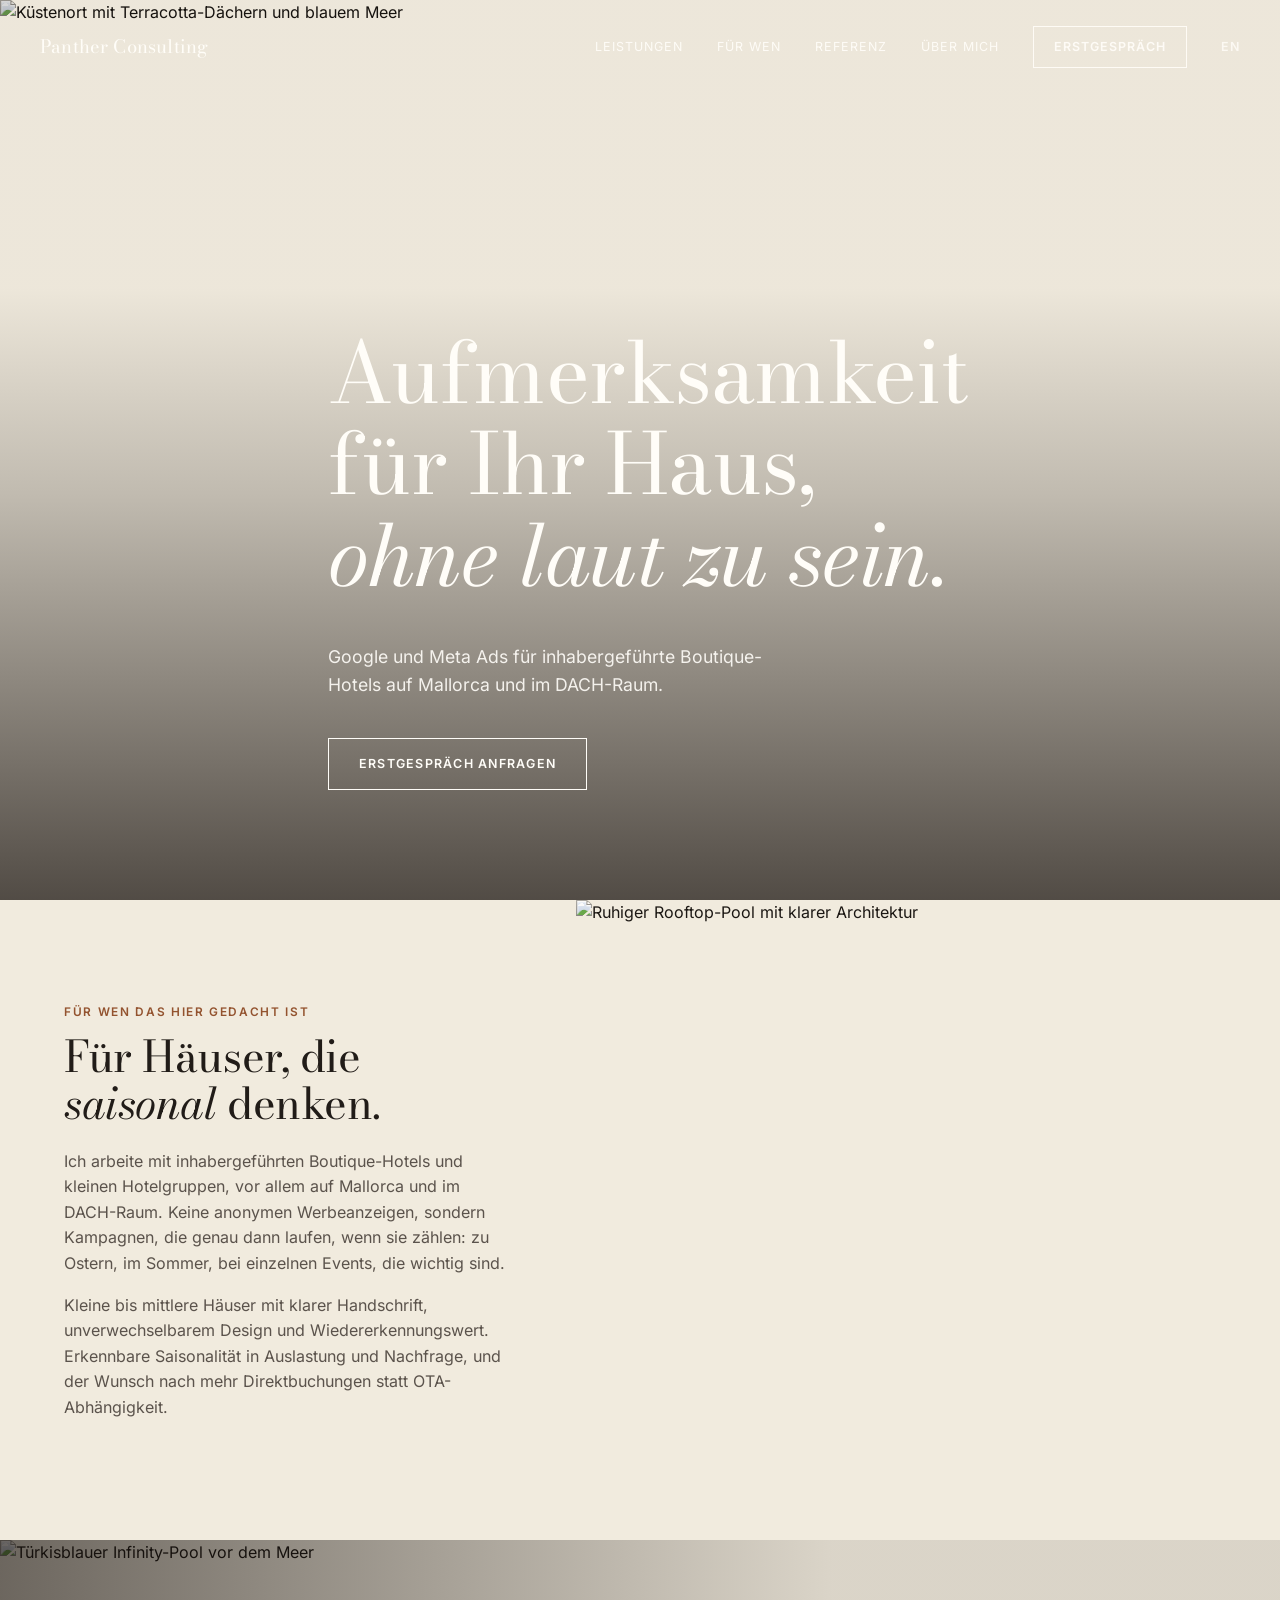
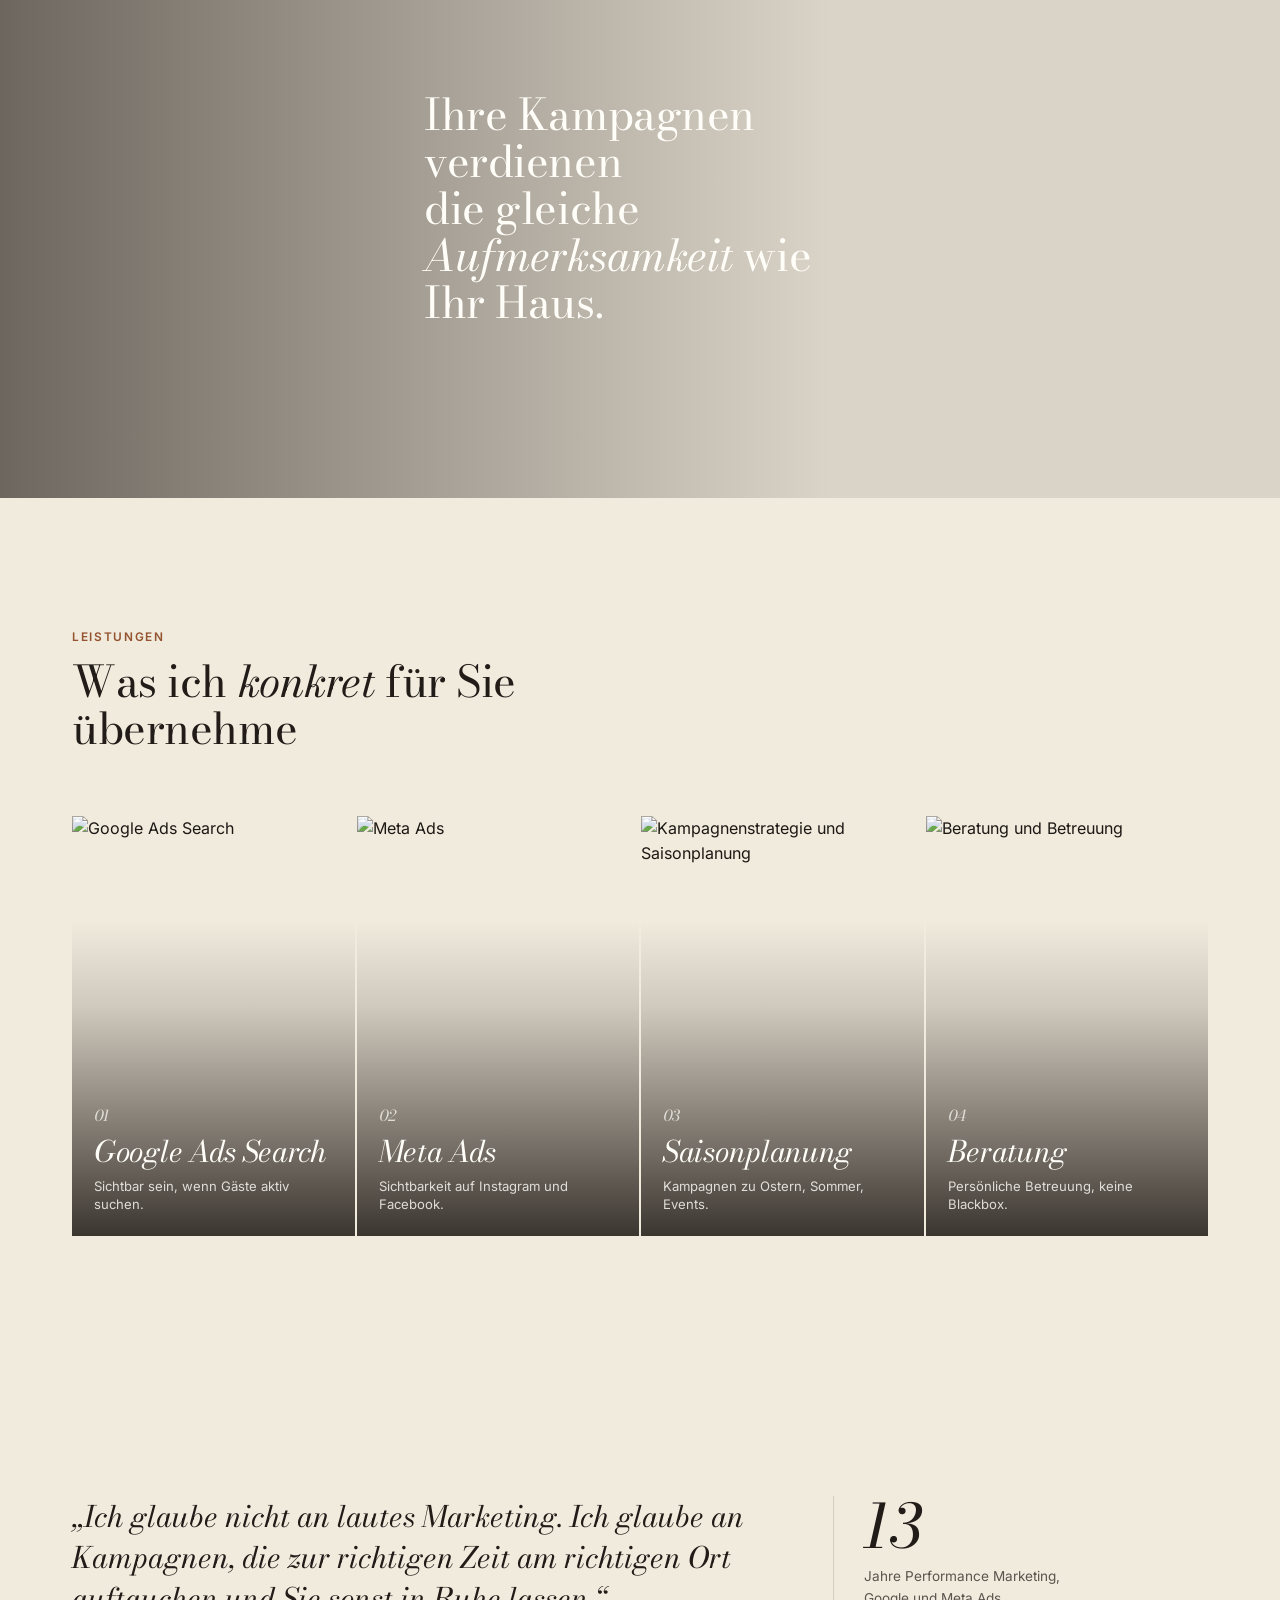
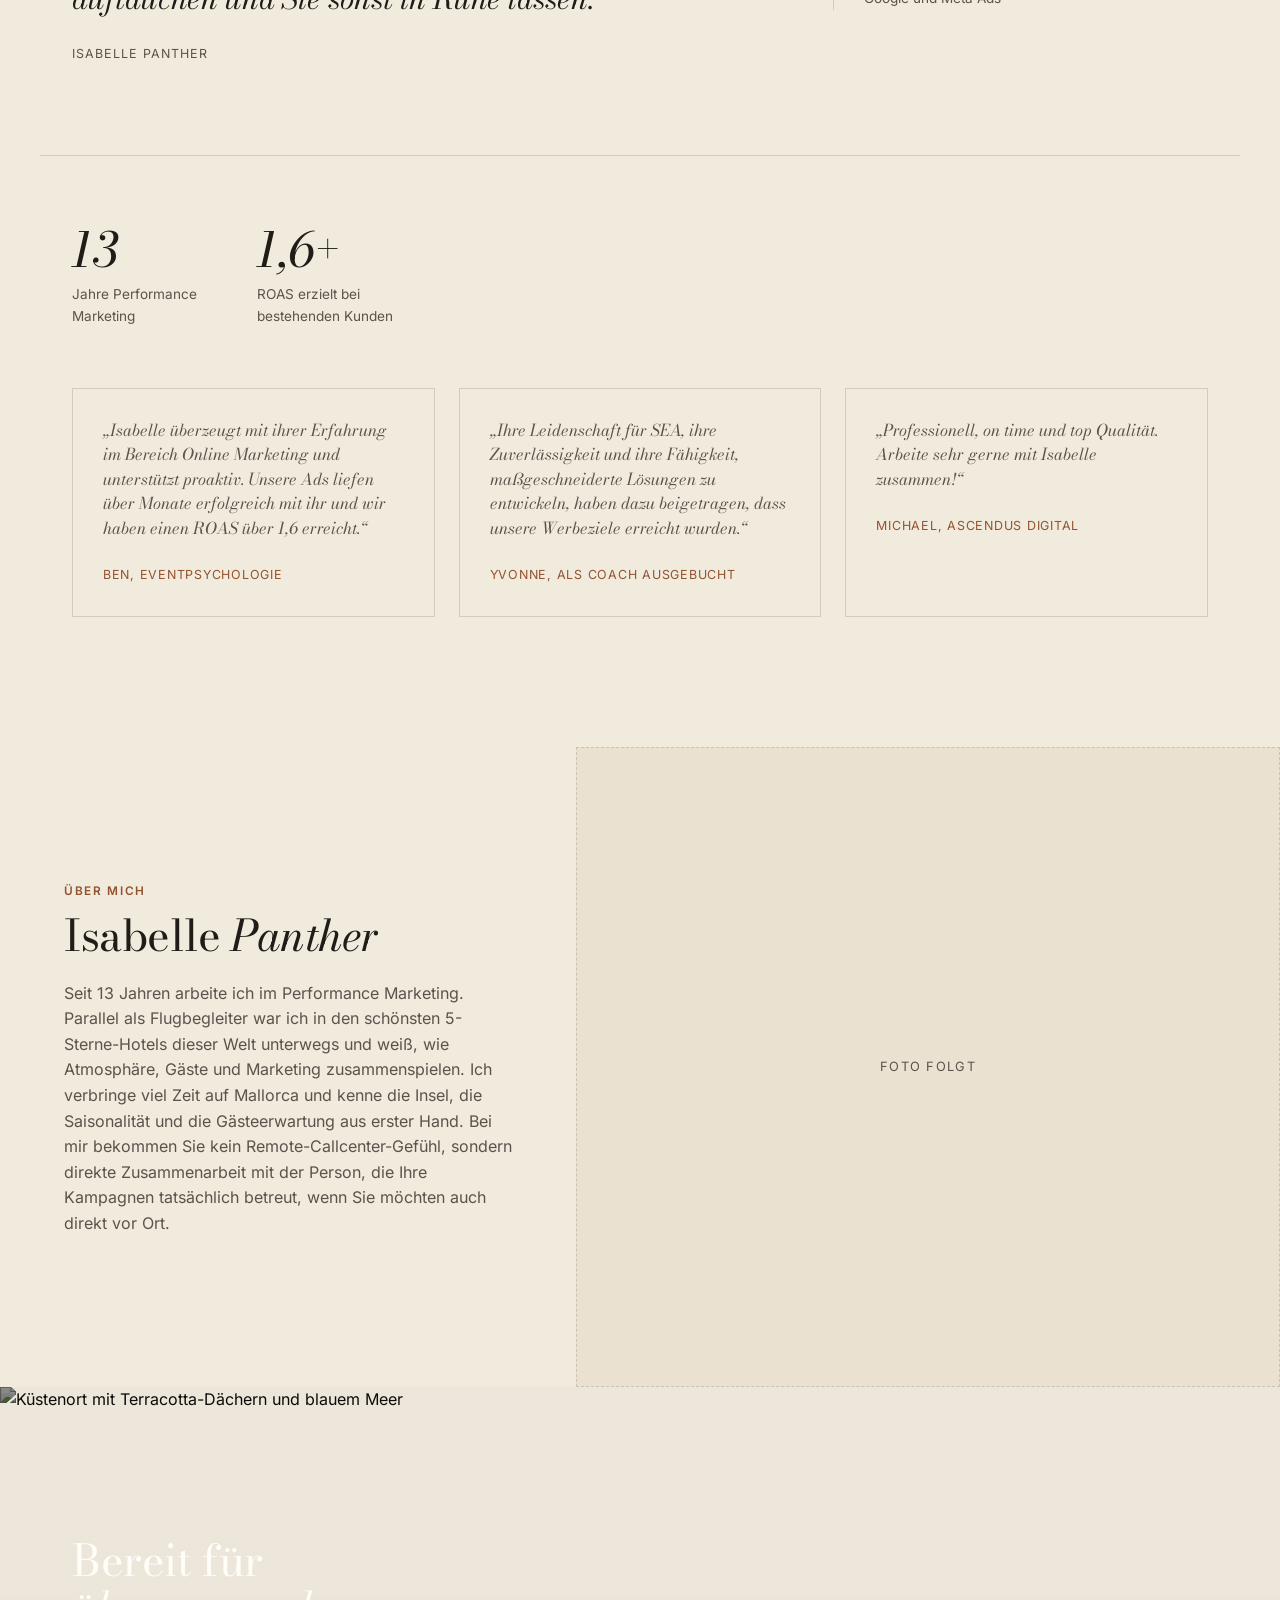
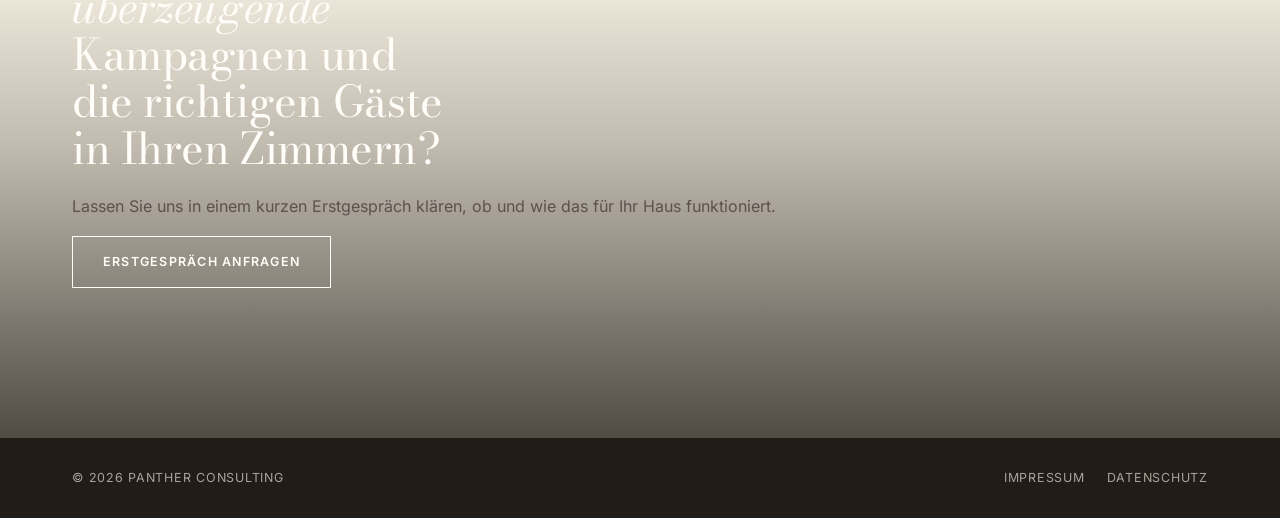
==== commit c61eab7e: "Add files via upload" ====
--- a/index.html
+++ b/index.html
@@ -4,9 +4,12 @@
 <meta charset="UTF-8">
 <meta name="viewport" content="width=device-width, initial-scale=1.0">
 <title>Panther Consulting — Google &amp; Meta Ads für Boutique-Hotels</title>
-<link rel="preconnect" href="https://fonts.googleapis.com">
-<link rel="preconnect" href="https://fonts.gstatic.com" crossorigin>
-<link href="https://fonts.googleapis.com/css2?family=Bodoni+Moda:ital,opsz,wght@0,6..96,400;0,6..96,500;1,6..96,400;1,6..96,500&family=Inter:wght@400;500;600&display=swap" rel="stylesheet">
+<style>
+@font-face { font-family:"Inter"; font-style:normal; font-weight:400; src:url("fonts/inter-400.woff2") format("woff2"); font-display:swap; }
+@font-face { font-family:"Inter"; font-style:normal; font-weight:600; src:url("fonts/inter-600.woff2") format("woff2"); font-display:swap; }
+@font-face { font-family:"Bodoni Moda"; font-style:normal; font-weight:400; src:url("fonts/bodoni-moda-400.woff2") format("woff2"); font-display:swap; }
+@font-face { font-family:"Bodoni Moda"; font-style:italic; font-weight:400; src:url("fonts/bodoni-moda-400-italic.woff2") format("woff2"); font-display:swap; }
+</style>
 <style>
 :root {
   --ink: #211C18;
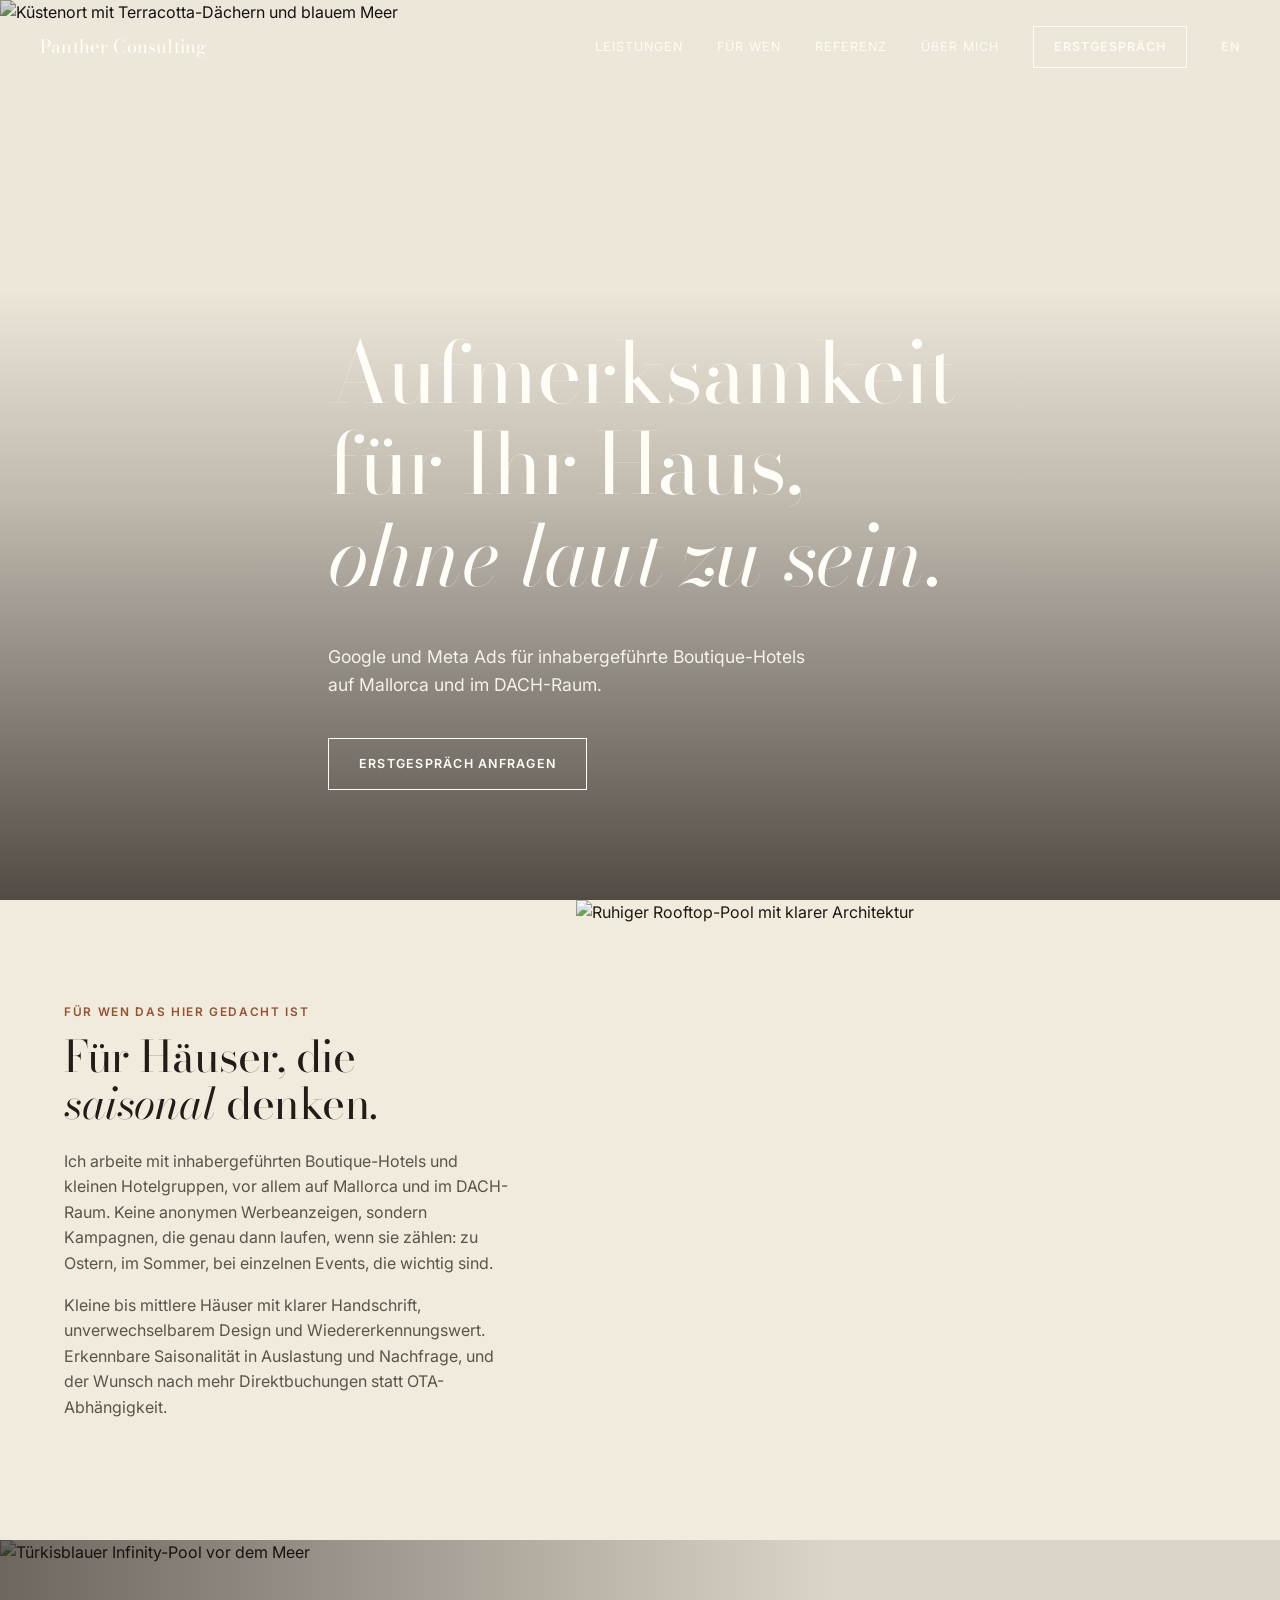
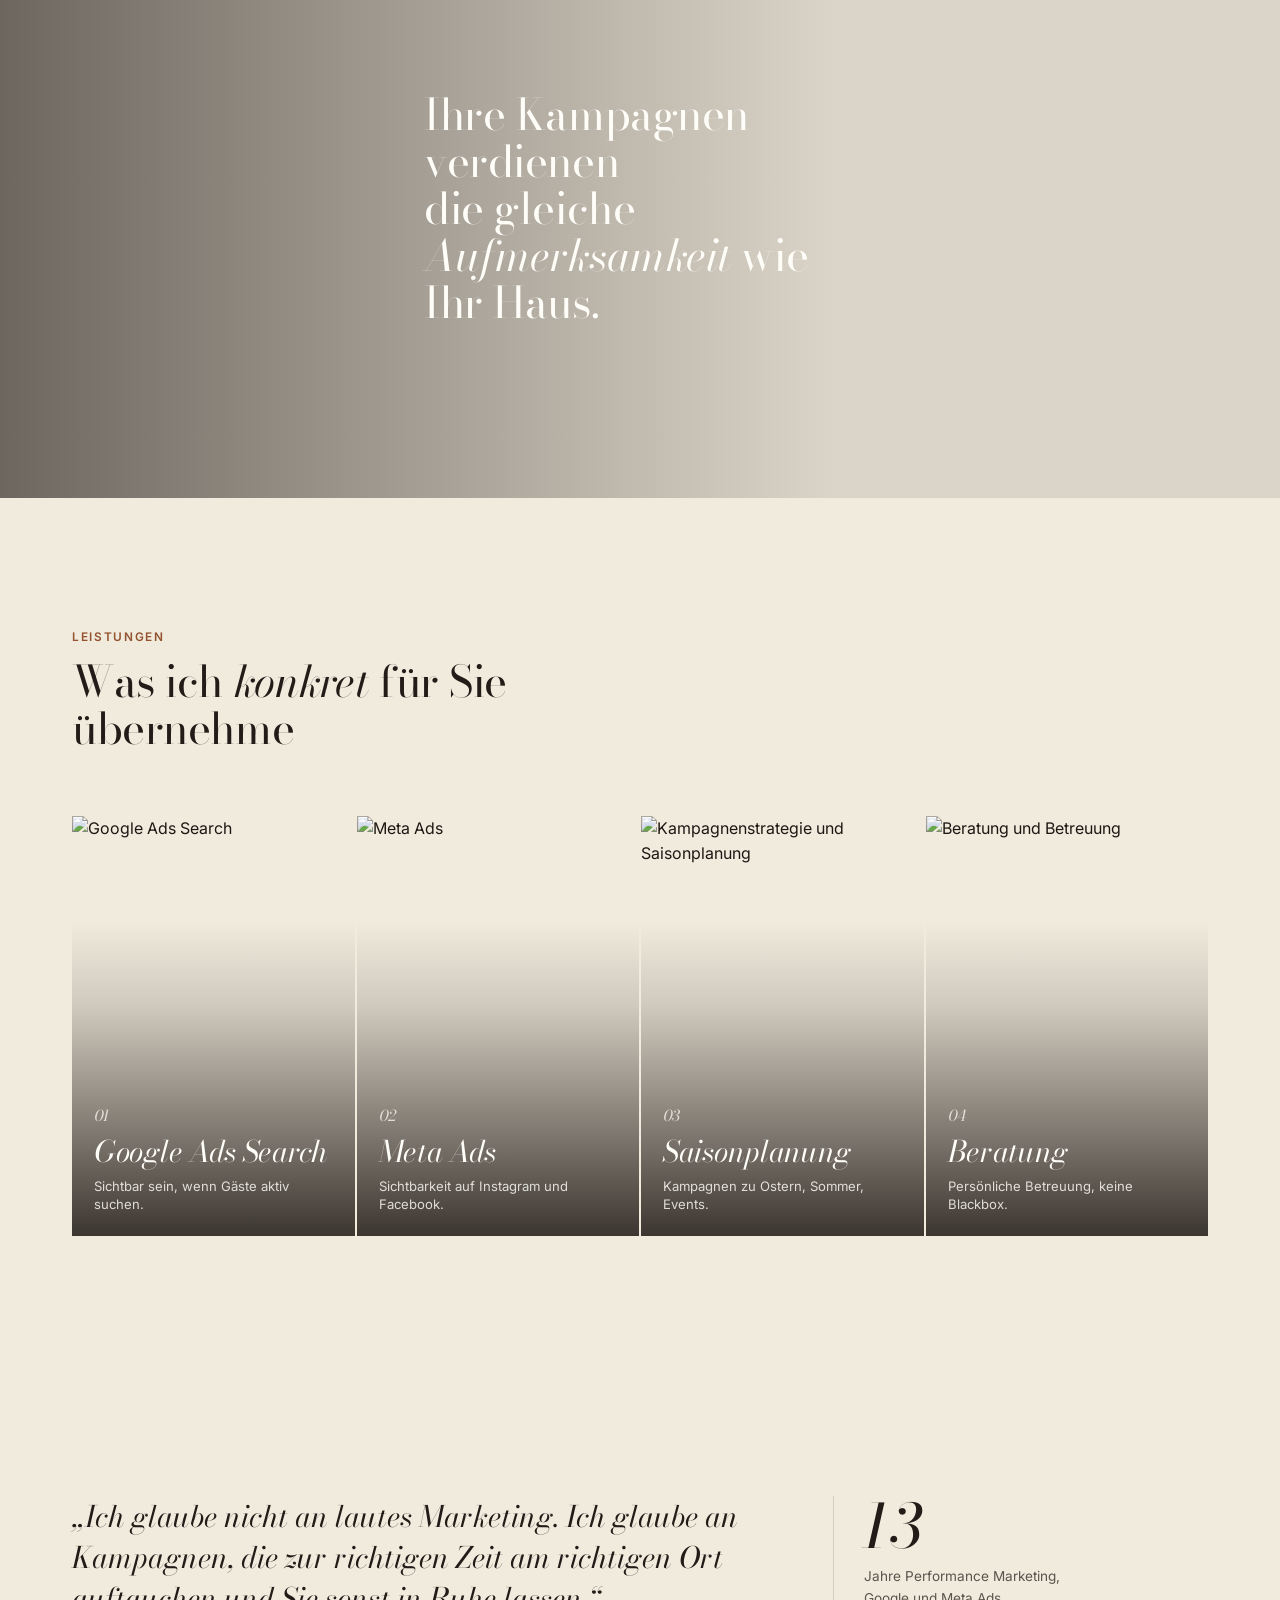
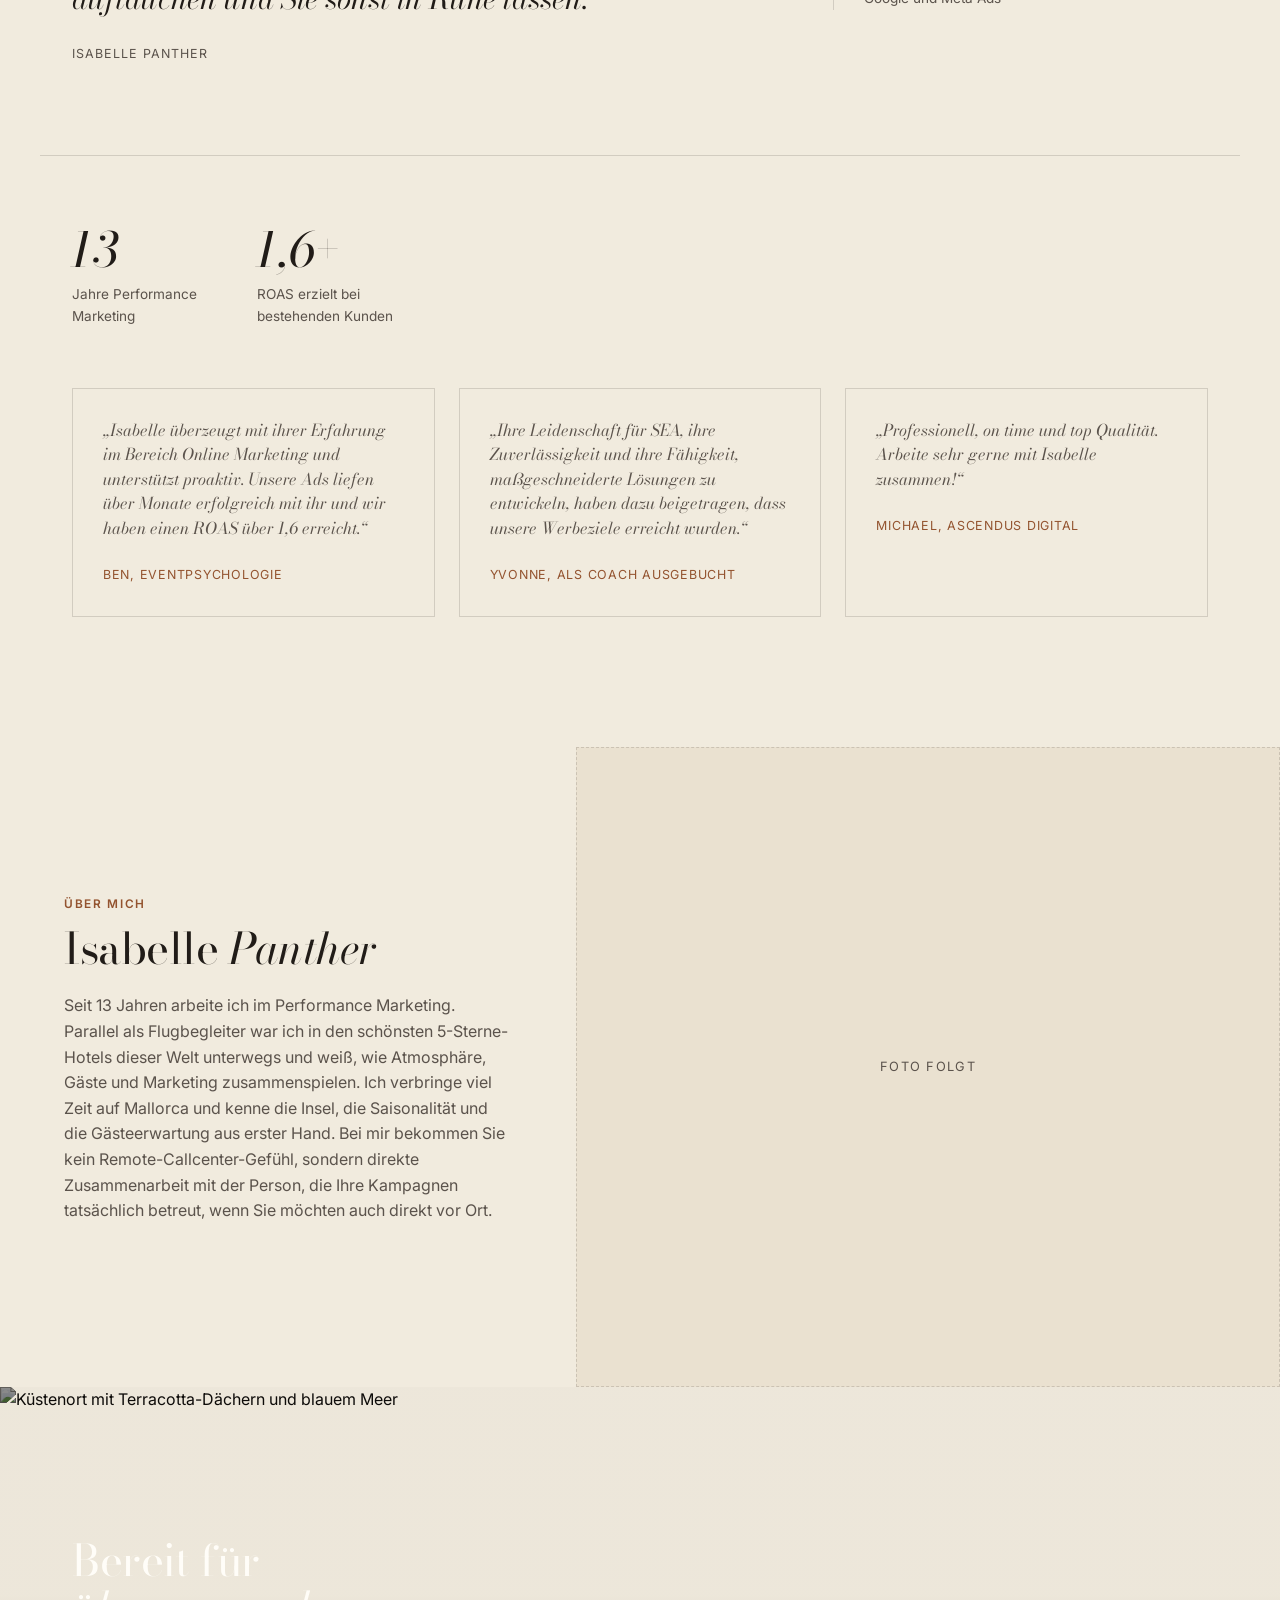
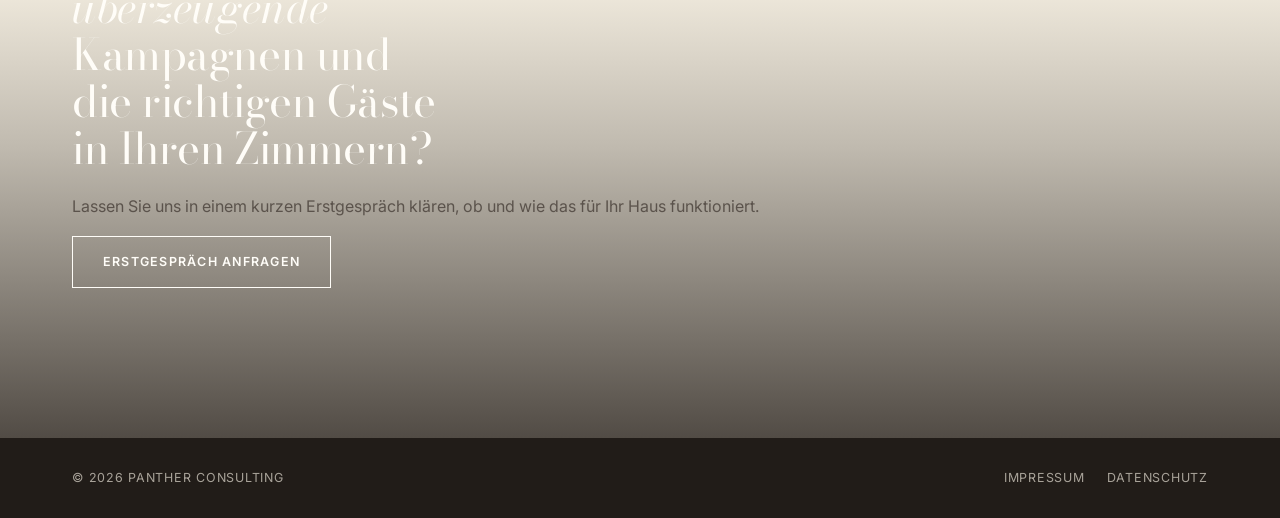
==== commit e5f48646: "Add files via upload" ====
--- a/index.html
+++ b/index.html
@@ -4,12 +4,9 @@
 <meta charset="UTF-8">
 <meta name="viewport" content="width=device-width, initial-scale=1.0">
 <title>Panther Consulting — Google &amp; Meta Ads für Boutique-Hotels</title>
-<style>
-@font-face { font-family:"Inter"; font-style:normal; font-weight:400; src:url("fonts/inter-400.woff2") format("woff2"); font-display:swap; }
-@font-face { font-family:"Inter"; font-style:normal; font-weight:600; src:url("fonts/inter-600.woff2") format("woff2"); font-display:swap; }
-@font-face { font-family:"Bodoni Moda"; font-style:normal; font-weight:400; src:url("fonts/bodoni-moda-400.woff2") format("woff2"); font-display:swap; }
-@font-face { font-family:"Bodoni Moda"; font-style:italic; font-weight:400; src:url("fonts/bodoni-moda-400-italic.woff2") format("woff2"); font-display:swap; }
-</style>
+<link rel="preconnect" href="https://fonts.googleapis.com">
+<link rel="preconnect" href="https://fonts.gstatic.com" crossorigin>
+<link href="https://fonts.googleapis.com/css2?family=Bodoni+Moda:ital,opsz,wght@0,6..96,400;0,6..96,500;1,6..96,400;1,6..96,500&family=Inter:wght@400;500;600&display=swap" rel="stylesheet">
 <style>
 :root {
   --ink: #211C18;
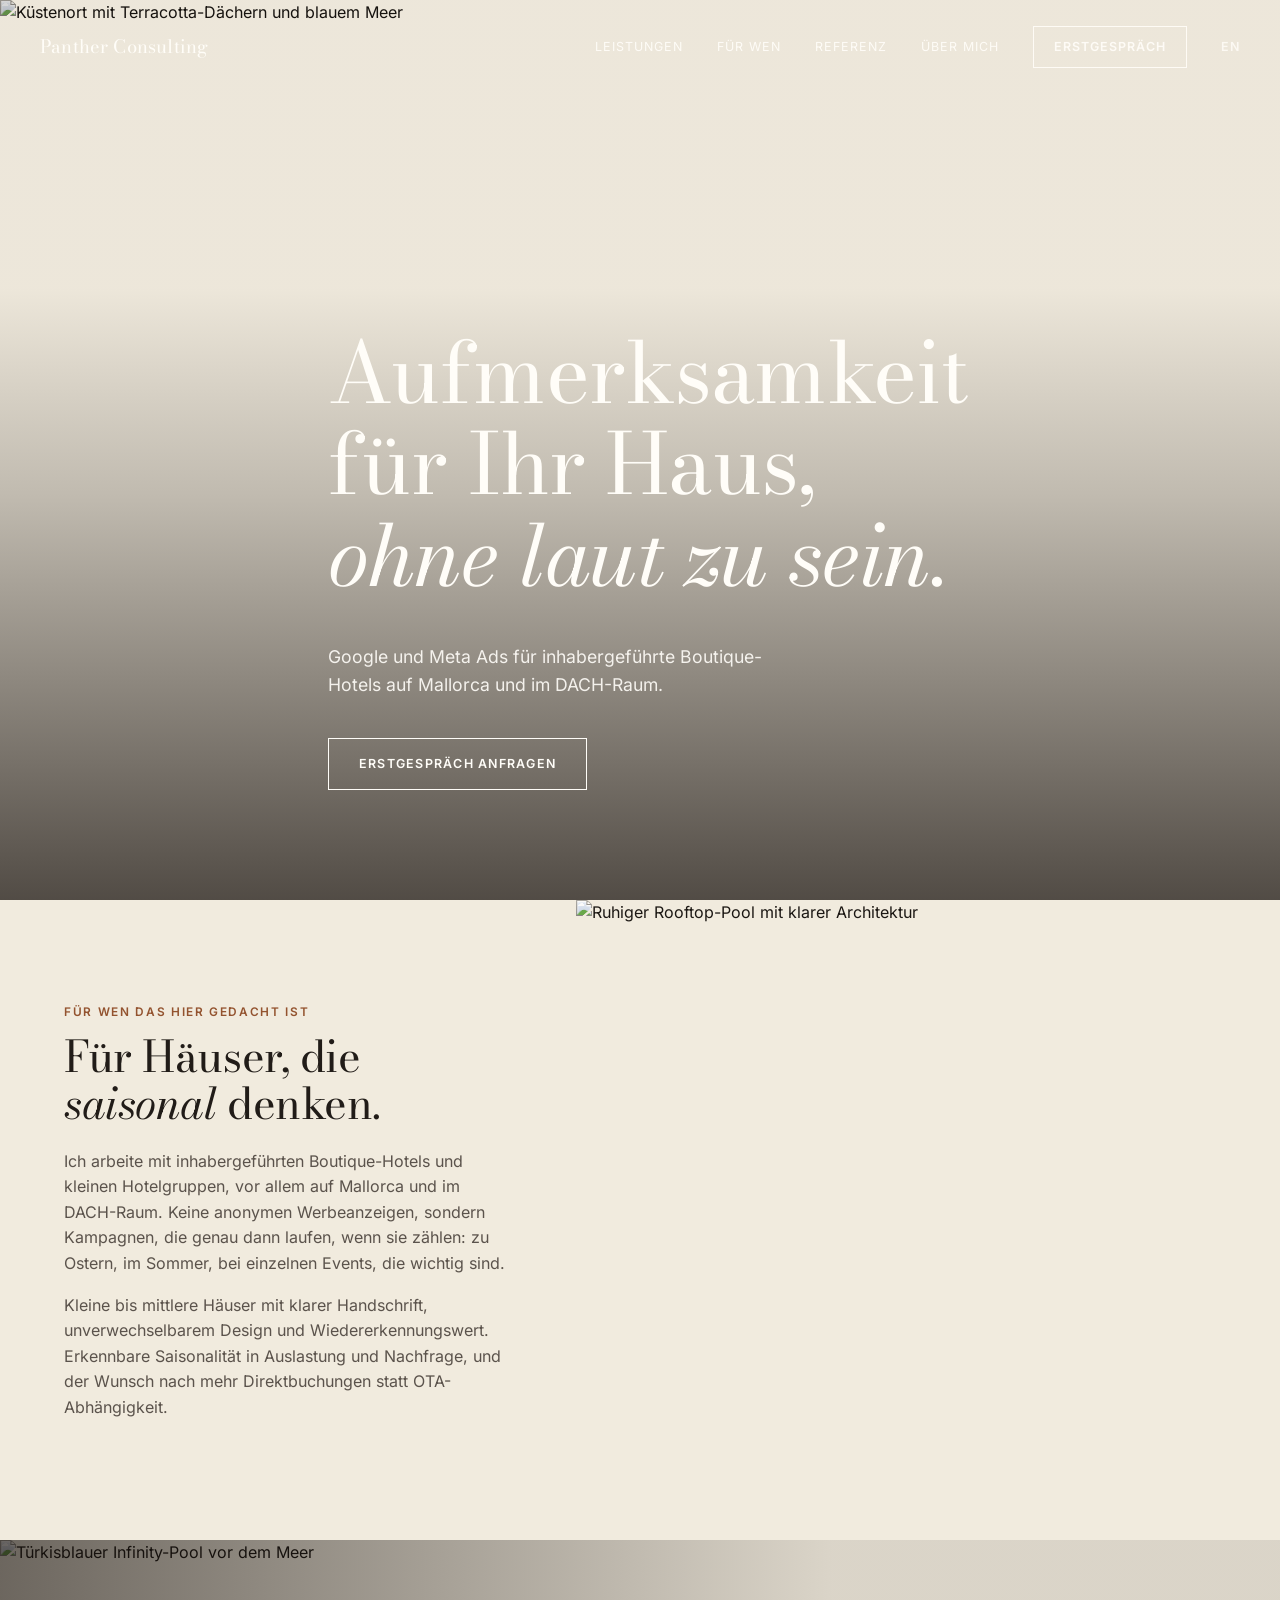
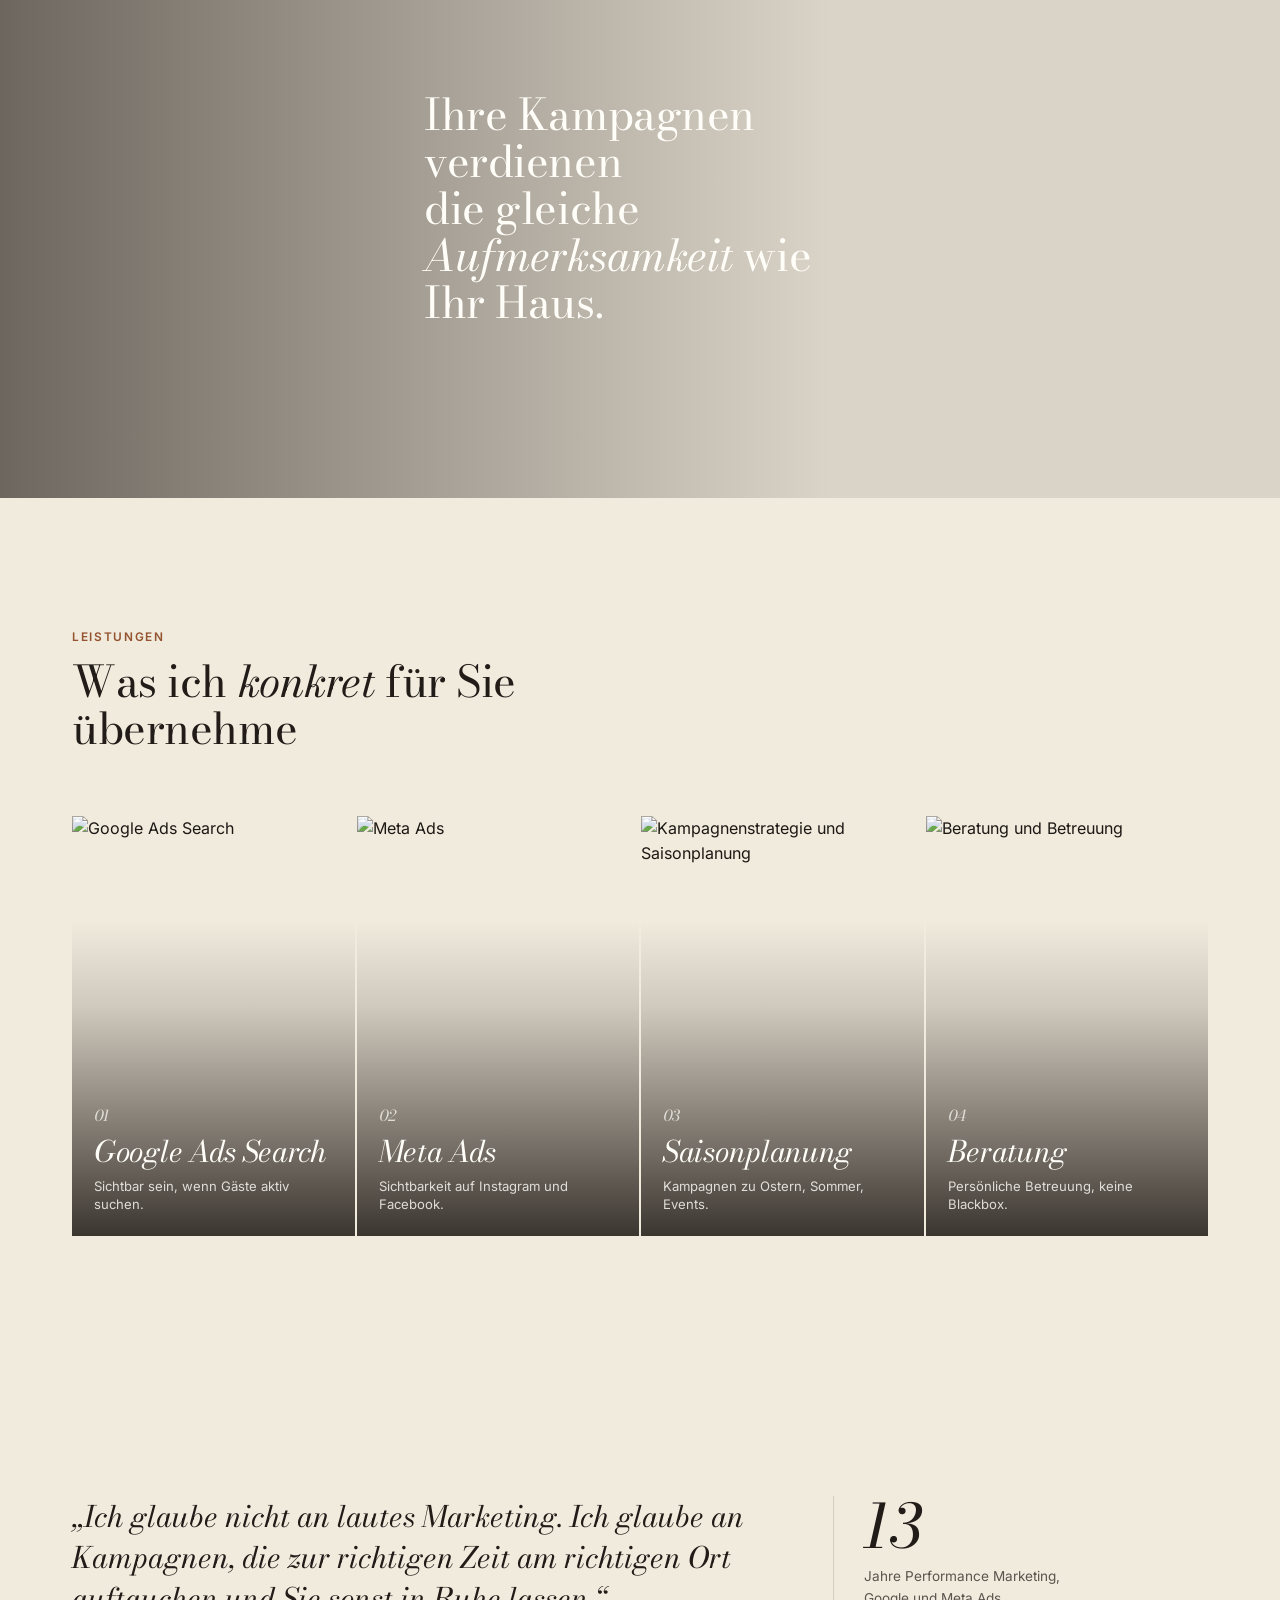
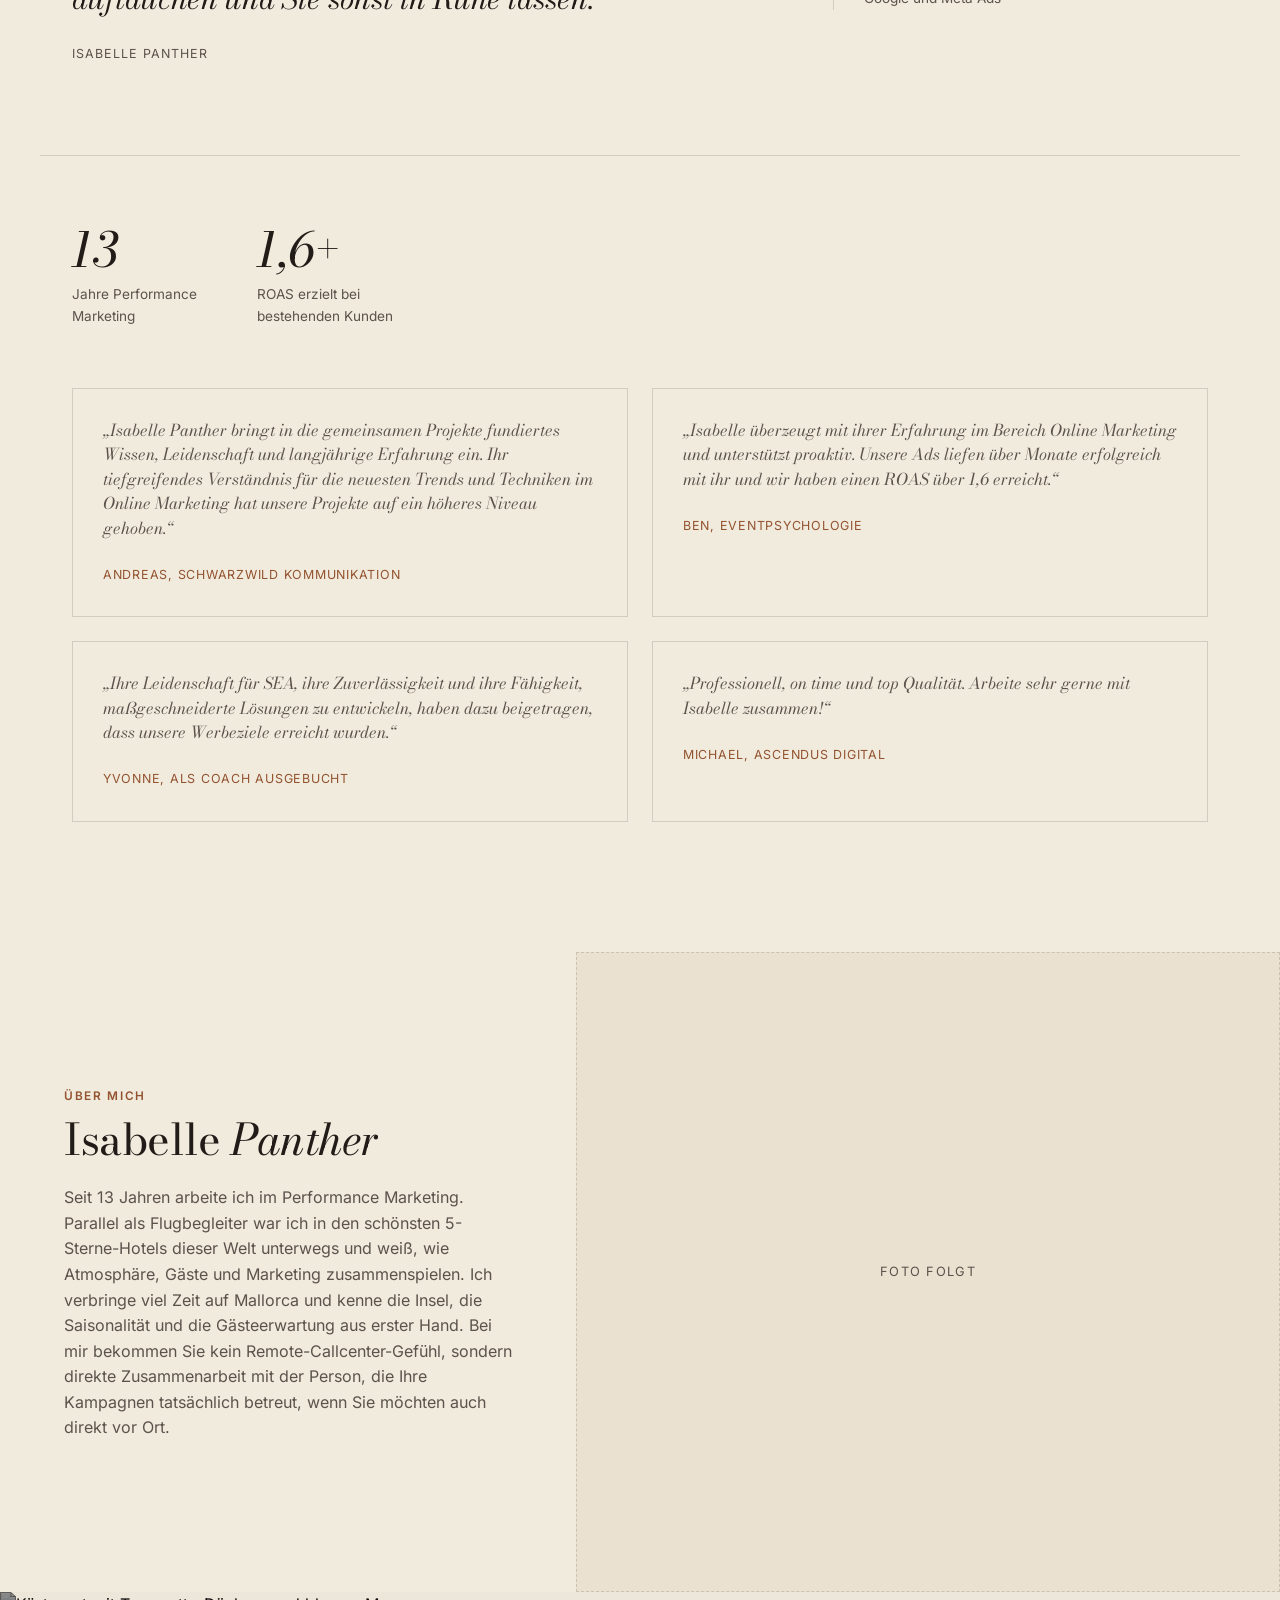
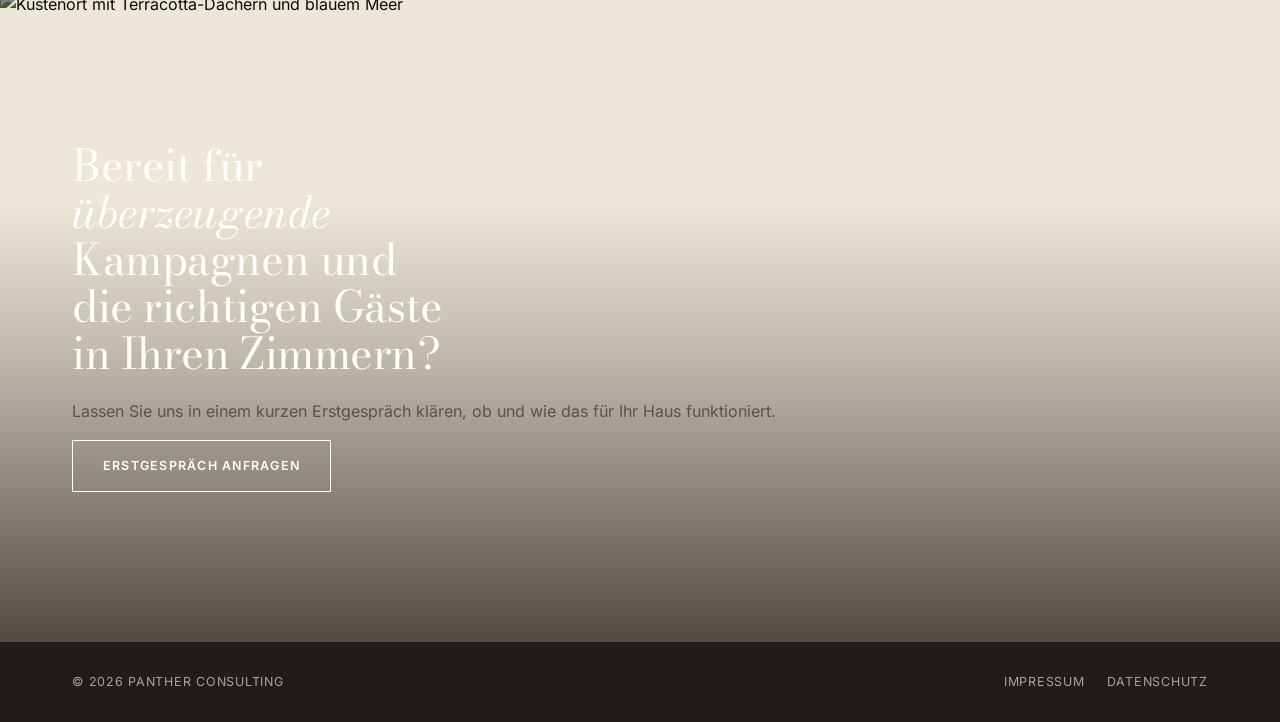
==== commit eee96cc8: "Add files via upload" ====
--- a/index.html
+++ b/index.html
@@ -4,9 +4,12 @@
 <meta charset="UTF-8">
 <meta name="viewport" content="width=device-width, initial-scale=1.0">
 <title>Panther Consulting — Google &amp; Meta Ads für Boutique-Hotels</title>
-<link rel="preconnect" href="https://fonts.googleapis.com">
-<link rel="preconnect" href="https://fonts.gstatic.com" crossorigin>
-<link href="https://fonts.googleapis.com/css2?family=Bodoni+Moda:ital,opsz,wght@0,6..96,400;0,6..96,500;1,6..96,400;1,6..96,500&family=Inter:wght@400;500;600&display=swap" rel="stylesheet">
+<style>
+@font-face { font-family:"Inter"; font-style:normal; font-weight:400; src:url("fonts/inter-400.woff2") format("woff2"); font-display:swap; }
+@font-face { font-family:"Inter"; font-style:normal; font-weight:600; src:url("fonts/inter-600.woff2") format("woff2"); font-display:swap; }
+@font-face { font-family:"Bodoni Moda"; font-style:normal; font-weight:400; src:url("fonts/bodoni-moda-400.woff2") format("woff2"); font-display:swap; }
+@font-face { font-family:"Bodoni Moda"; font-style:italic; font-weight:400; src:url("fonts/bodoni-moda-400-italic.woff2") format("woff2"); font-display:swap; }
+</style>
 <style>
 :root {
   --ink: #211C18;
@@ -101,7 +104,7 @@
 .social-proof { border-top: 1px solid var(--sand-line); margin-top: 90px; padding-top: 70px; }
 .stats-row { display: flex; gap: 60px; margin-bottom: 60px; }
 .stats-row .fact-number { font-size: 3rem; }
-.testimonial-row { display: grid; grid-template-columns: repeat(3, 1fr); gap: 24px; }
+.testimonial-row { display: grid; grid-template-columns: repeat(2, 1fr); gap: 24px; }
 .testimonial-card { border: 1px solid var(--sand-line); padding: 30px 30px; }
 .testimonial-card p.quote { font-family: var(--serif); font-style: italic; font-size: 1.02rem; color: var(--ink-soft); margin: 0 0 1.2em; line-height: 1.5; }
 .testimonial-card .who { font-size: 0.78rem; text-transform: uppercase; letter-spacing: 0.06em; color: var(--clay); }
@@ -247,6 +250,10 @@
         </div>
       </div>
       <div class="testimonial-row">
+        <div class="testimonial-card">
+          <p class="quote">„Isabelle Panther bringt in die gemeinsamen Projekte fundiertes Wissen, Leidenschaft und langjährige Erfahrung ein. Ihr tiefgreifendes Verständnis für die neuesten Trends und Techniken im Online Marketing hat unsere Projekte auf ein höheres Niveau gehoben.“</p>
+          <span class="who">Andreas, Schwarzwild Kommunikation</span>
+        </div>
         <div class="testimonial-card">
           <p class="quote">„Isabelle überzeugt mit ihrer Erfahrung im Bereich Online Marketing und unterstützt proaktiv. Unsere Ads liefen über Monate erfolgreich mit ihr und wir haben einen ROAS über 1,6 erreicht.“</p>
           <span class="who">Ben, Eventpsychologie</span>
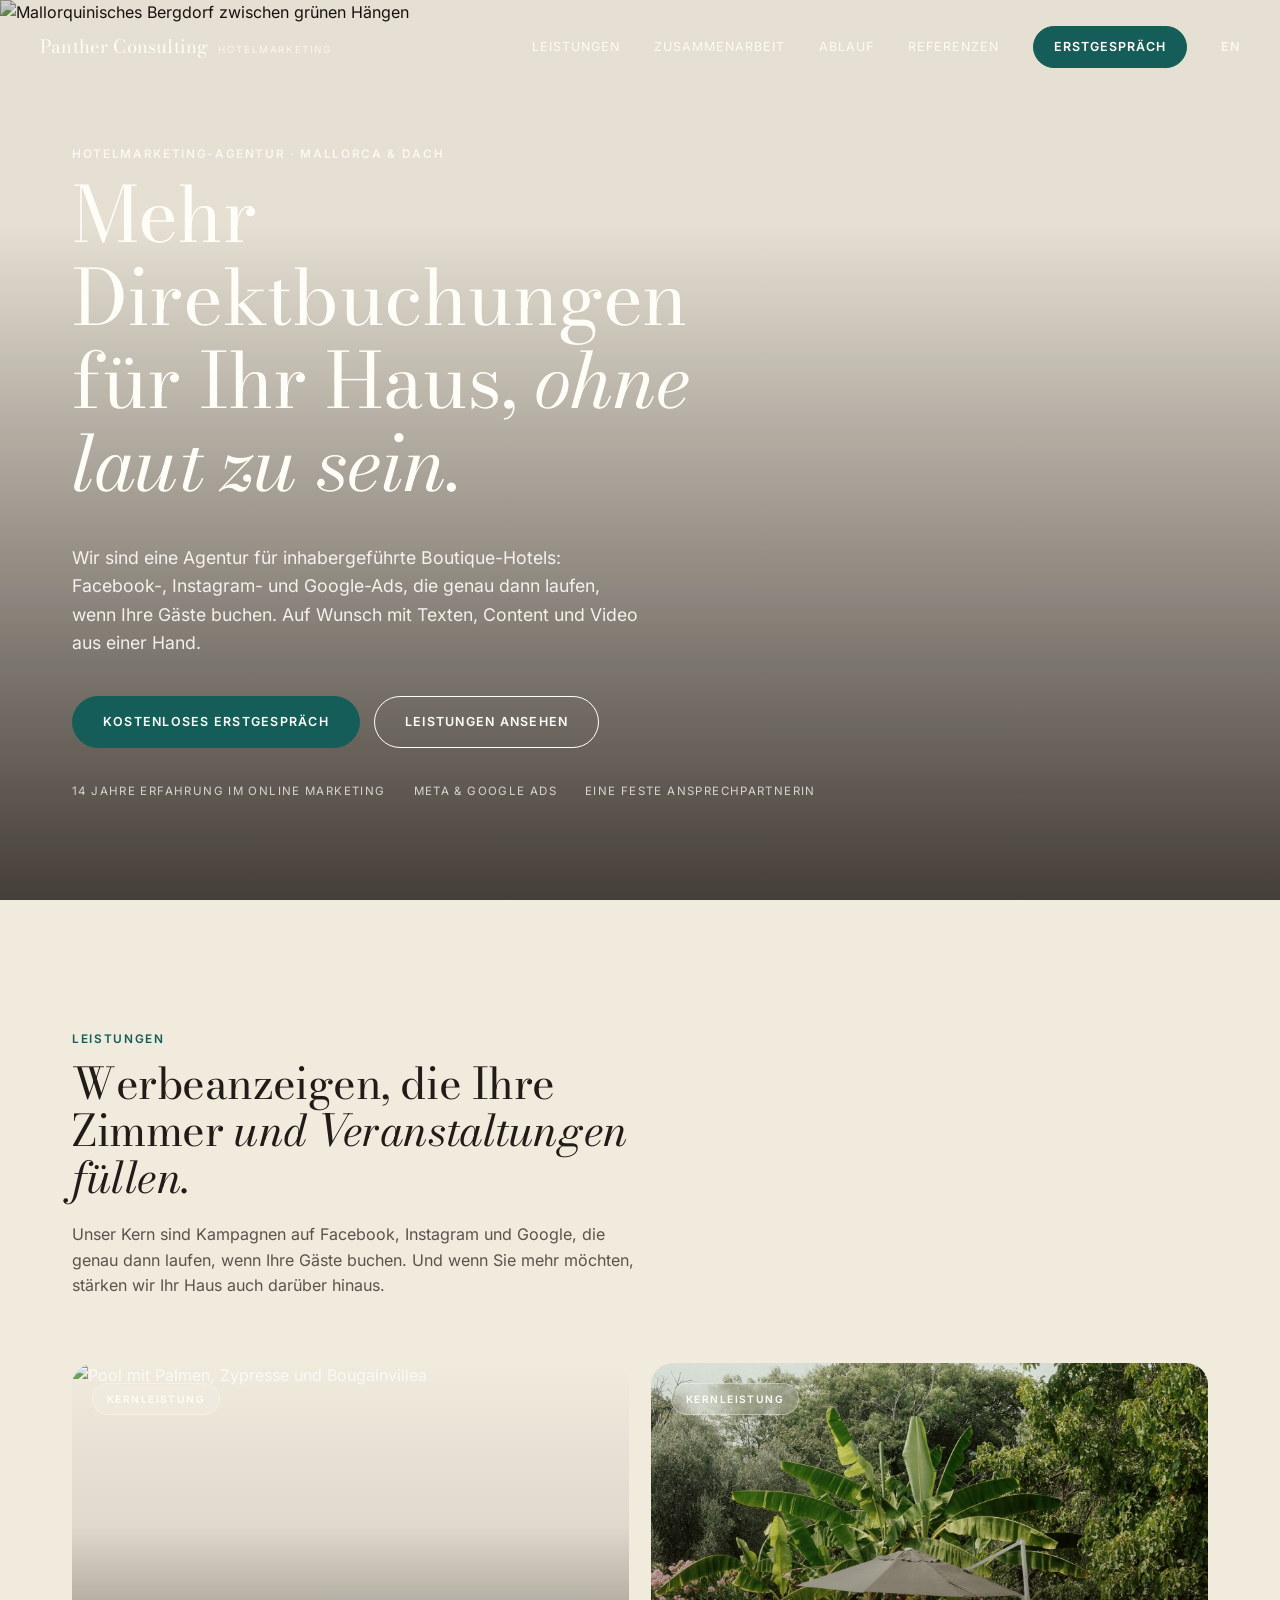
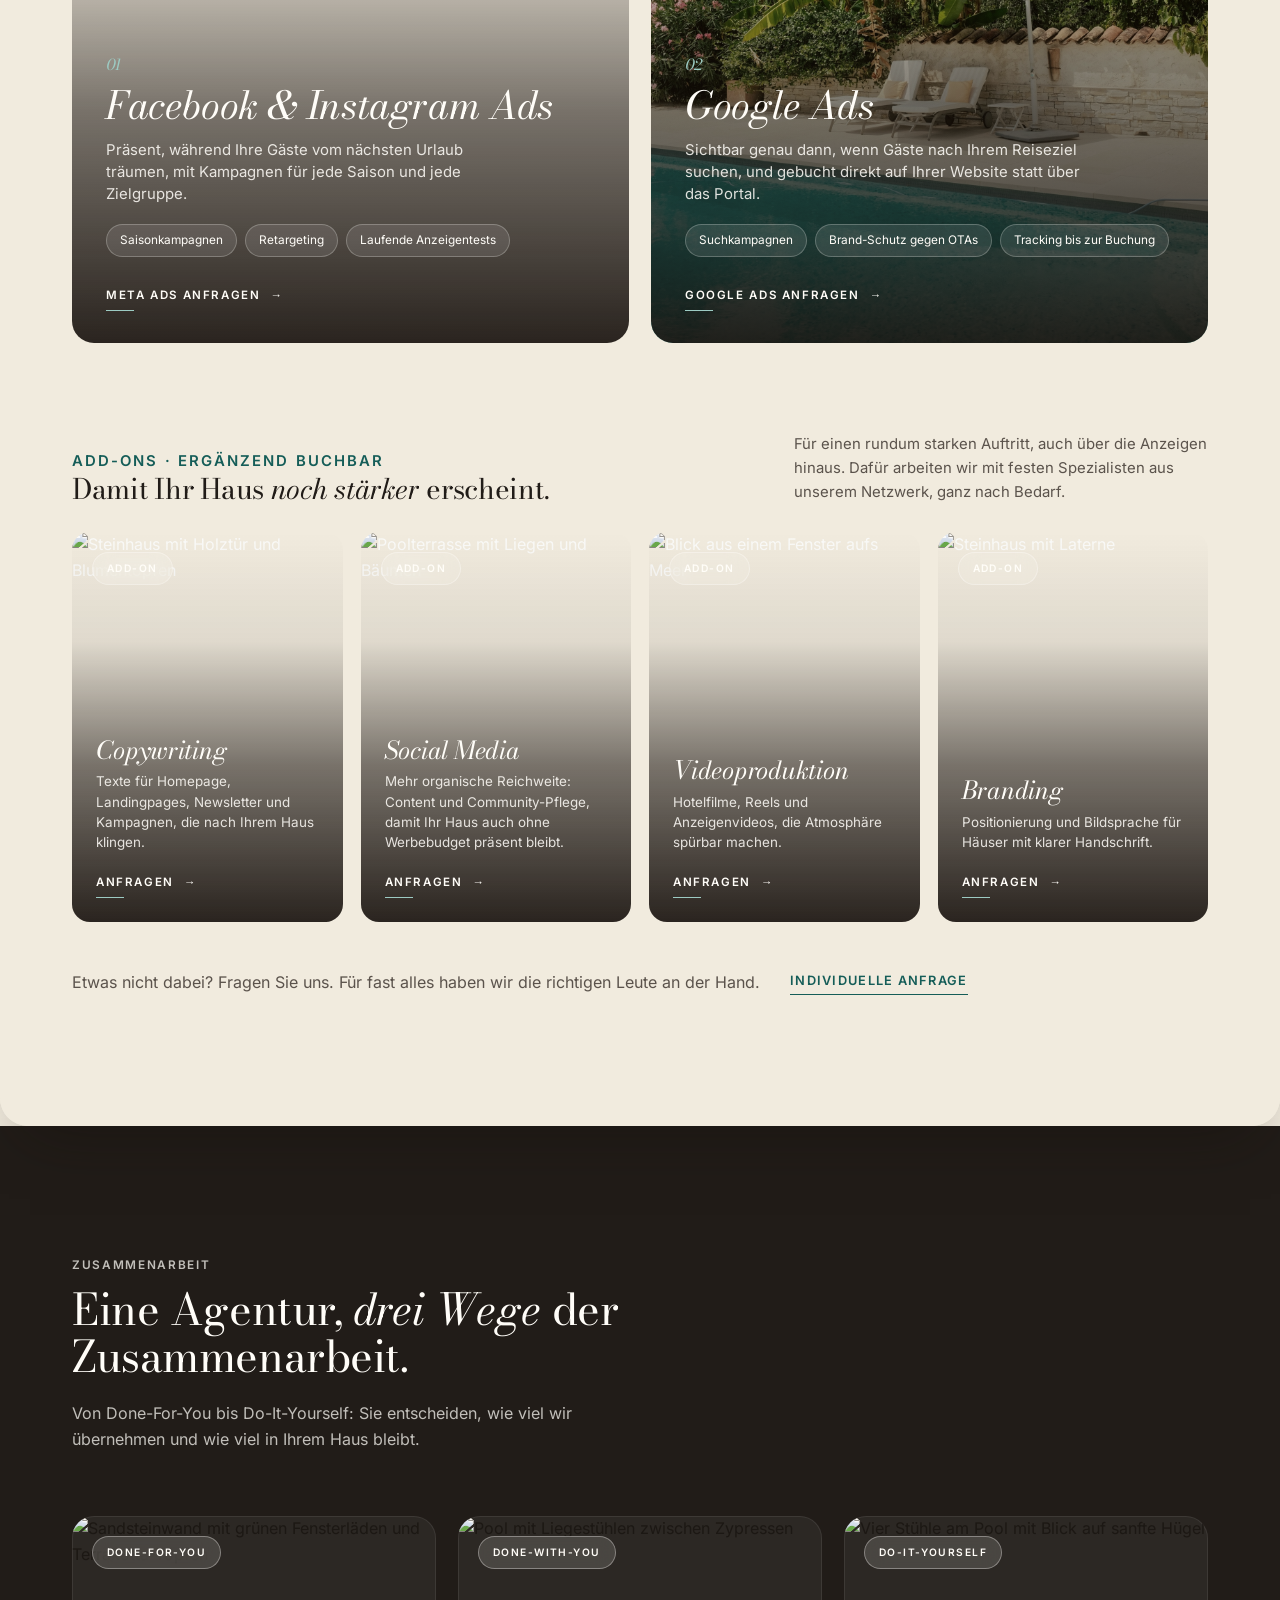
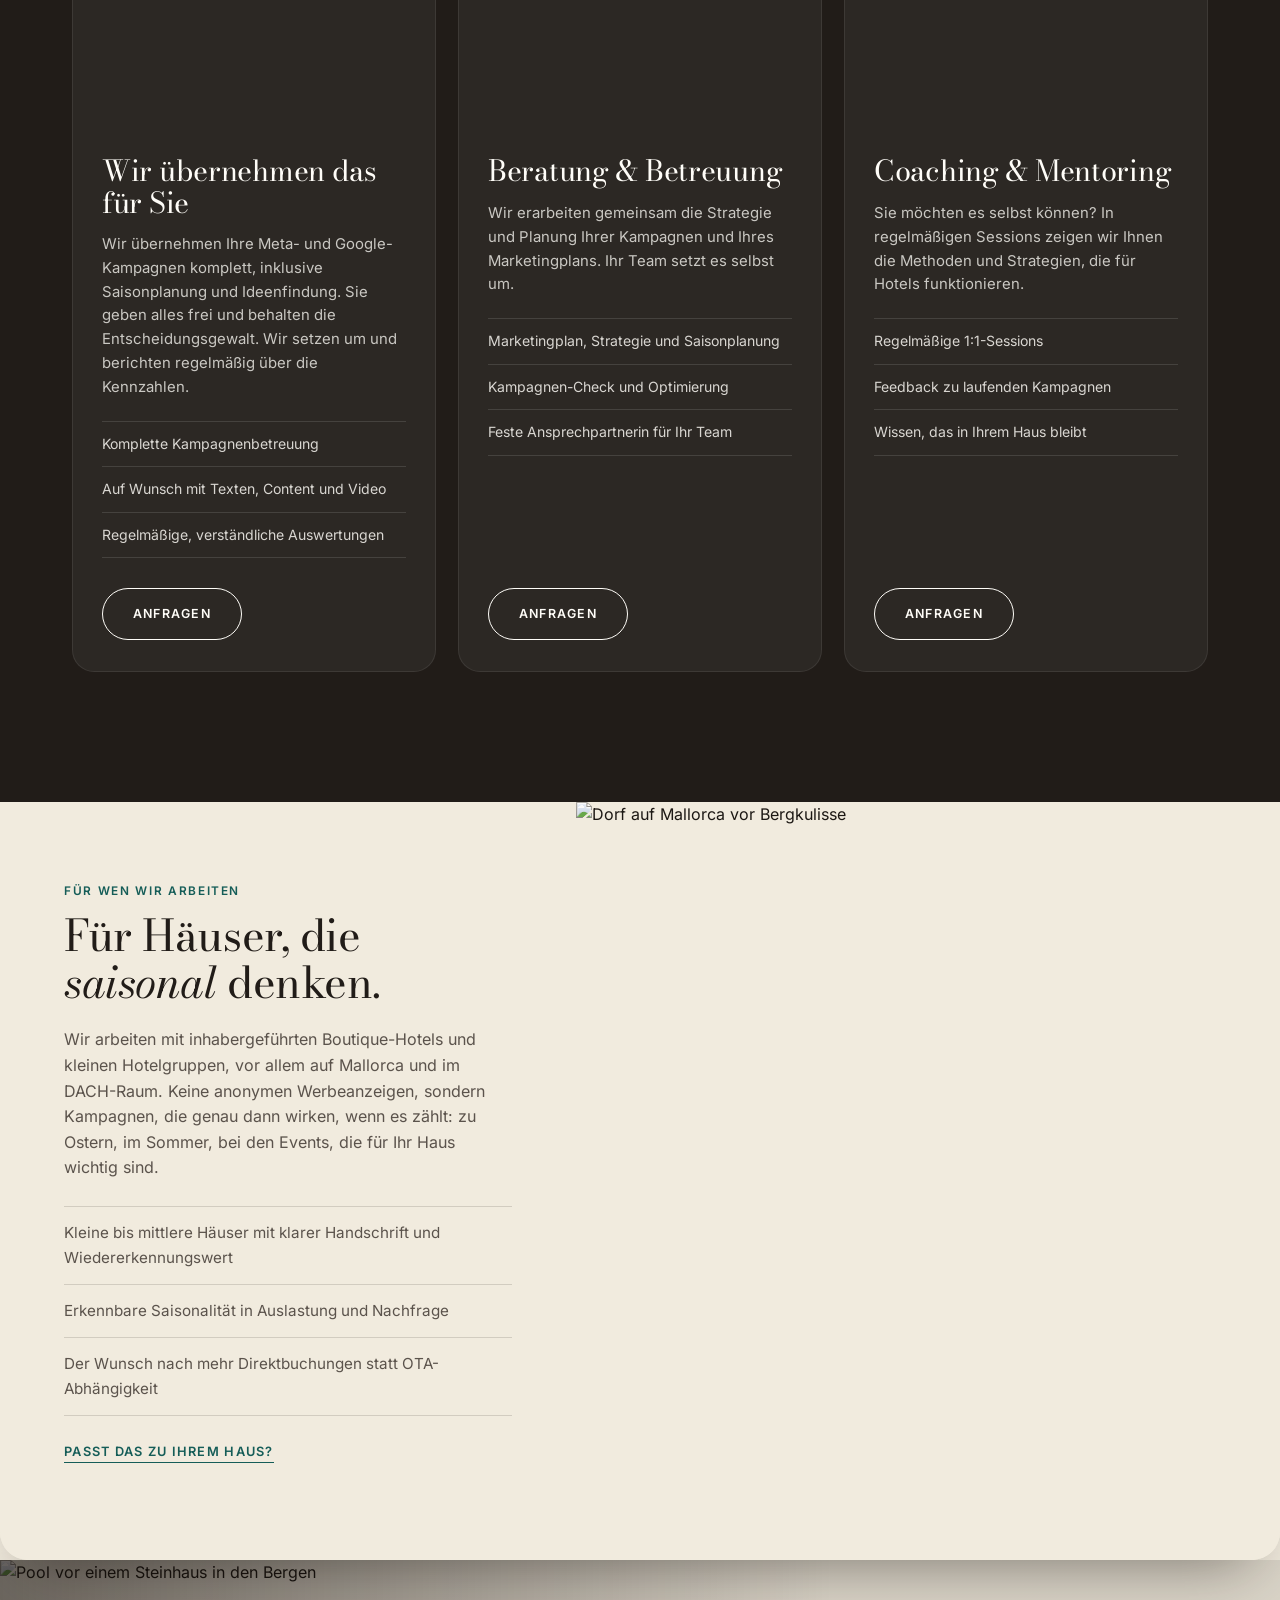
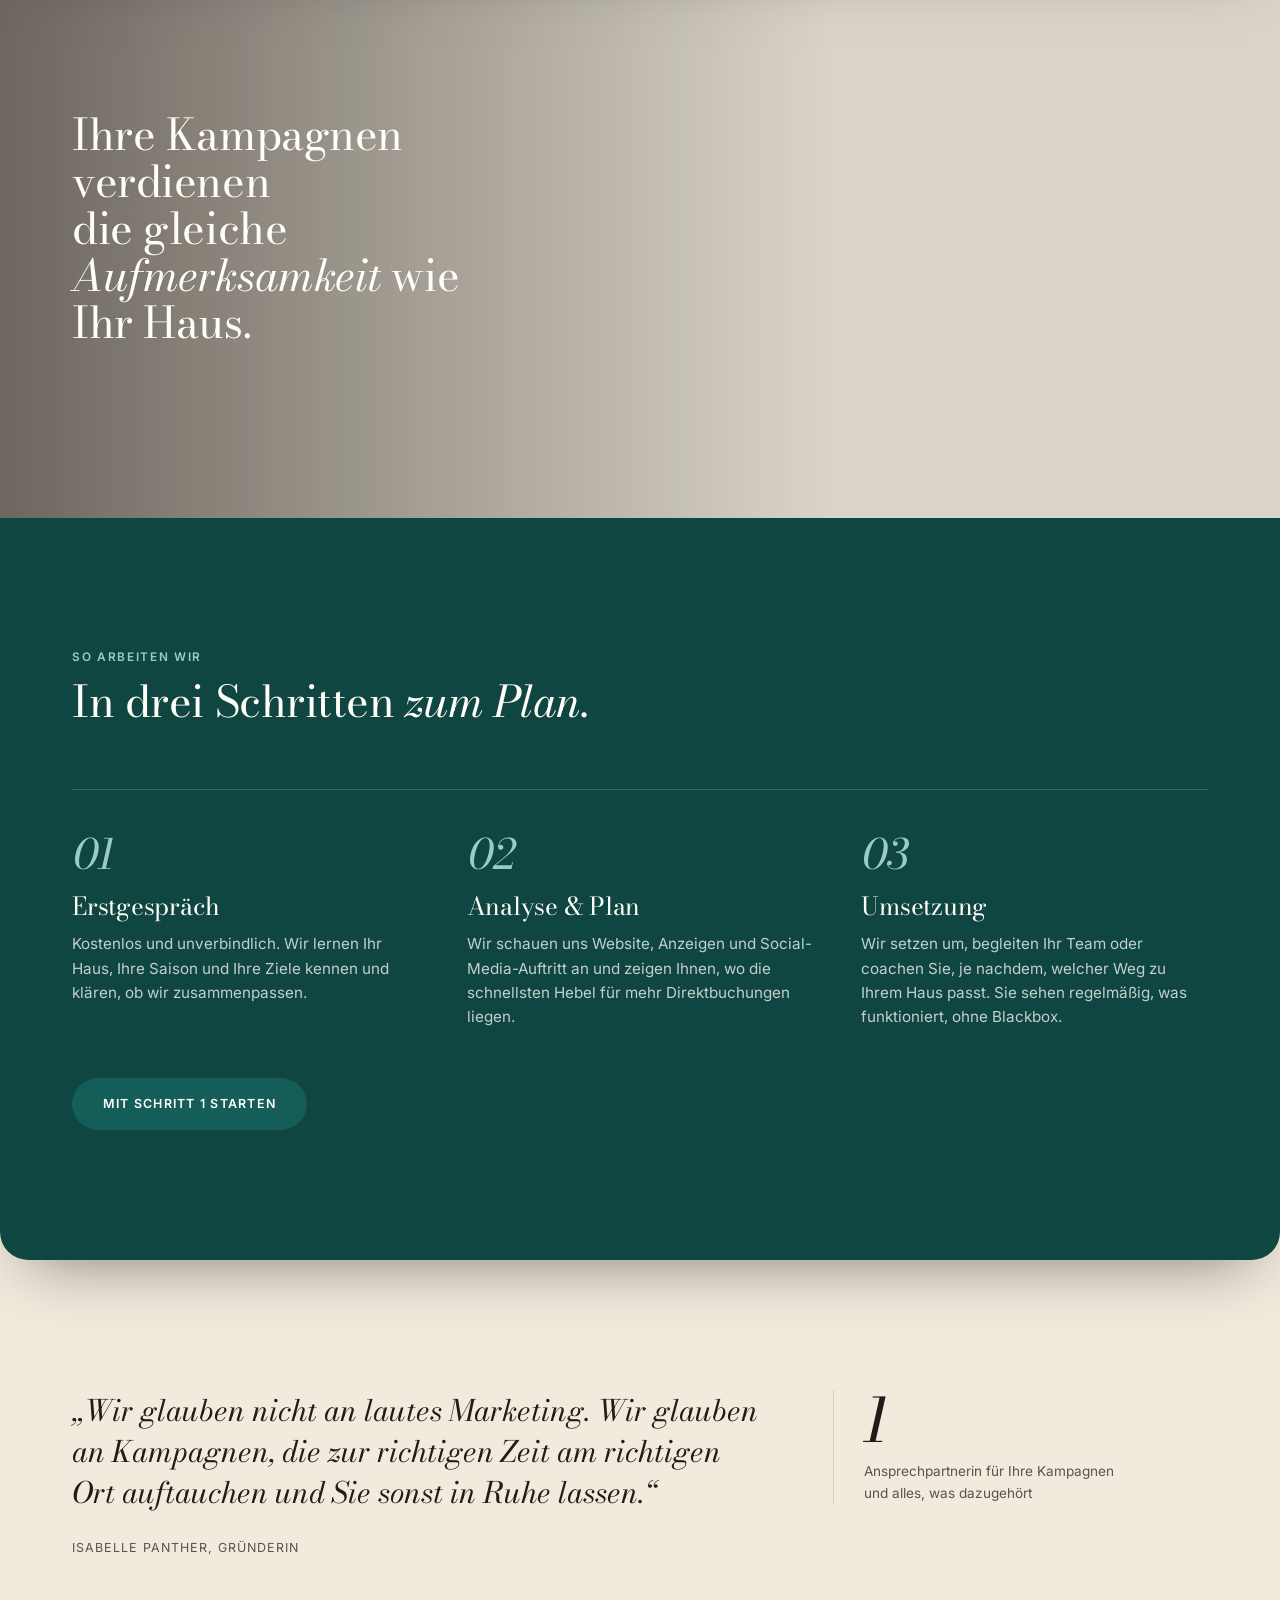
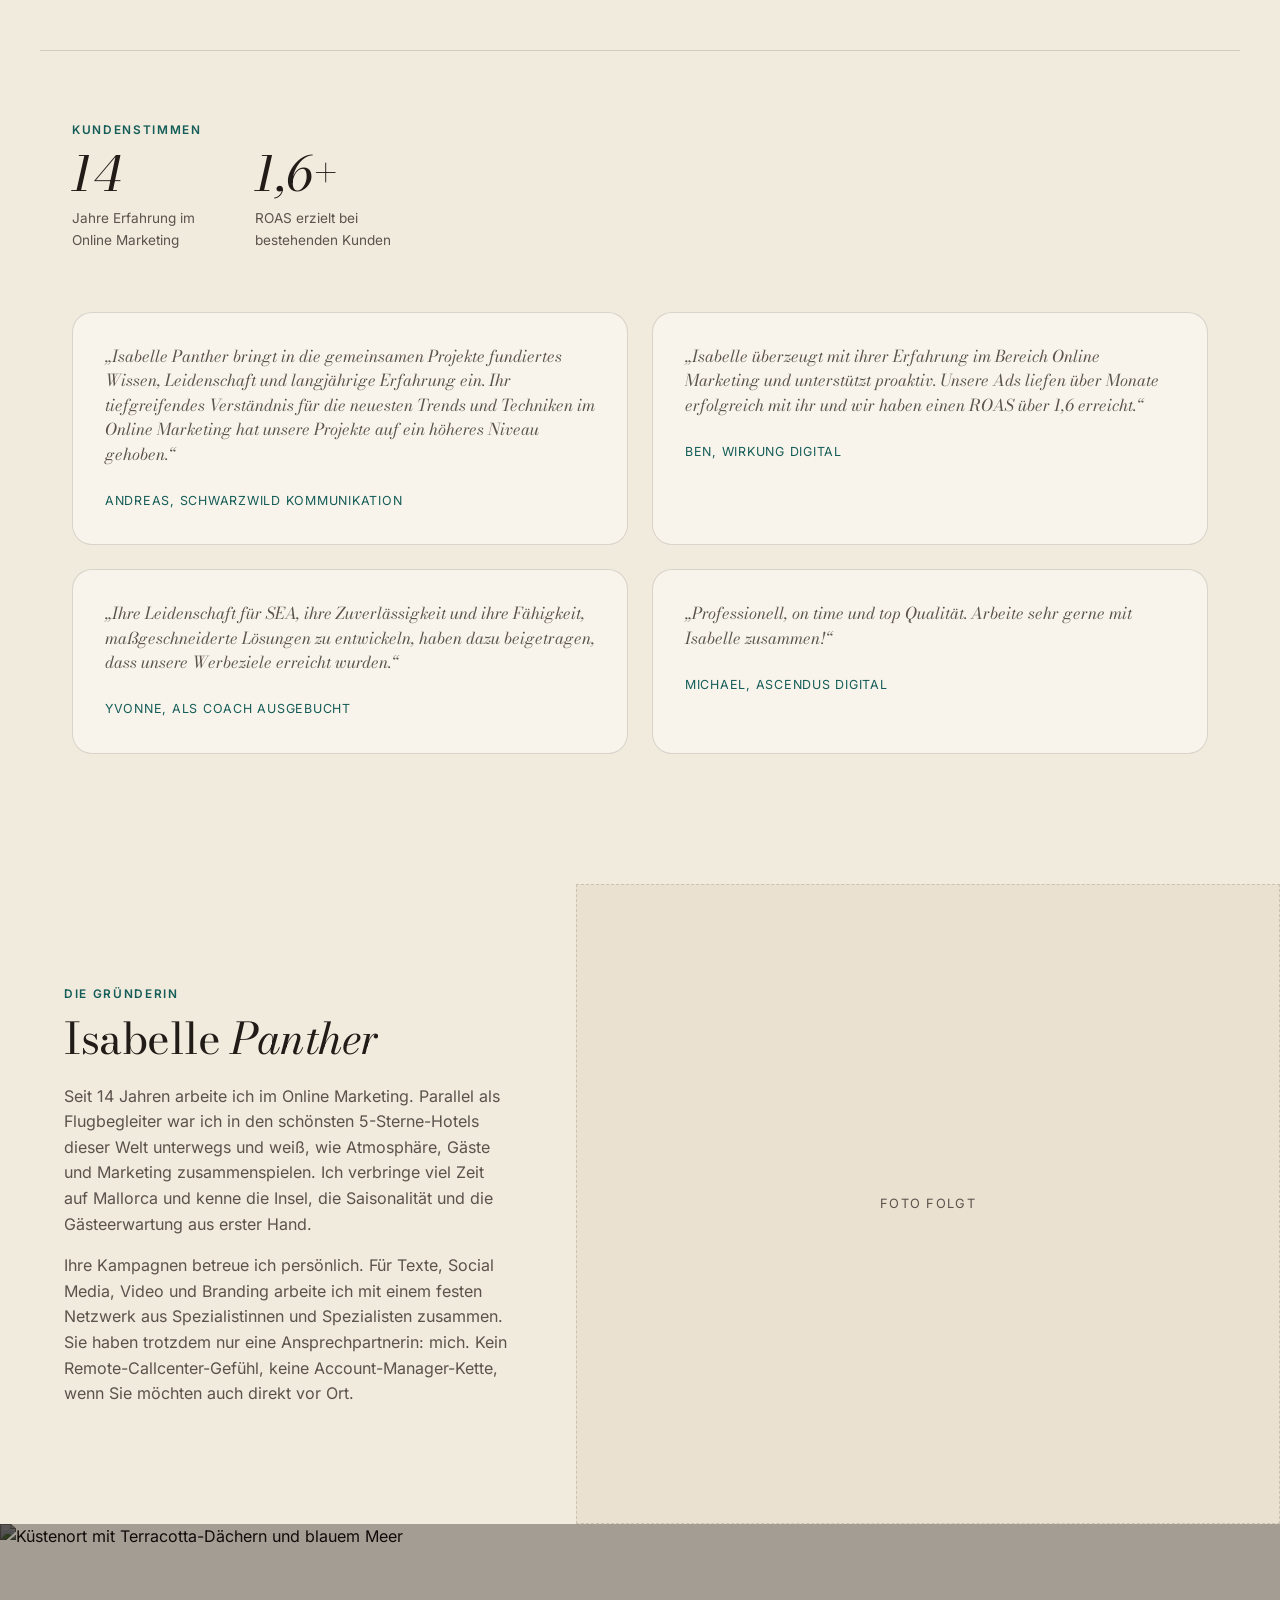
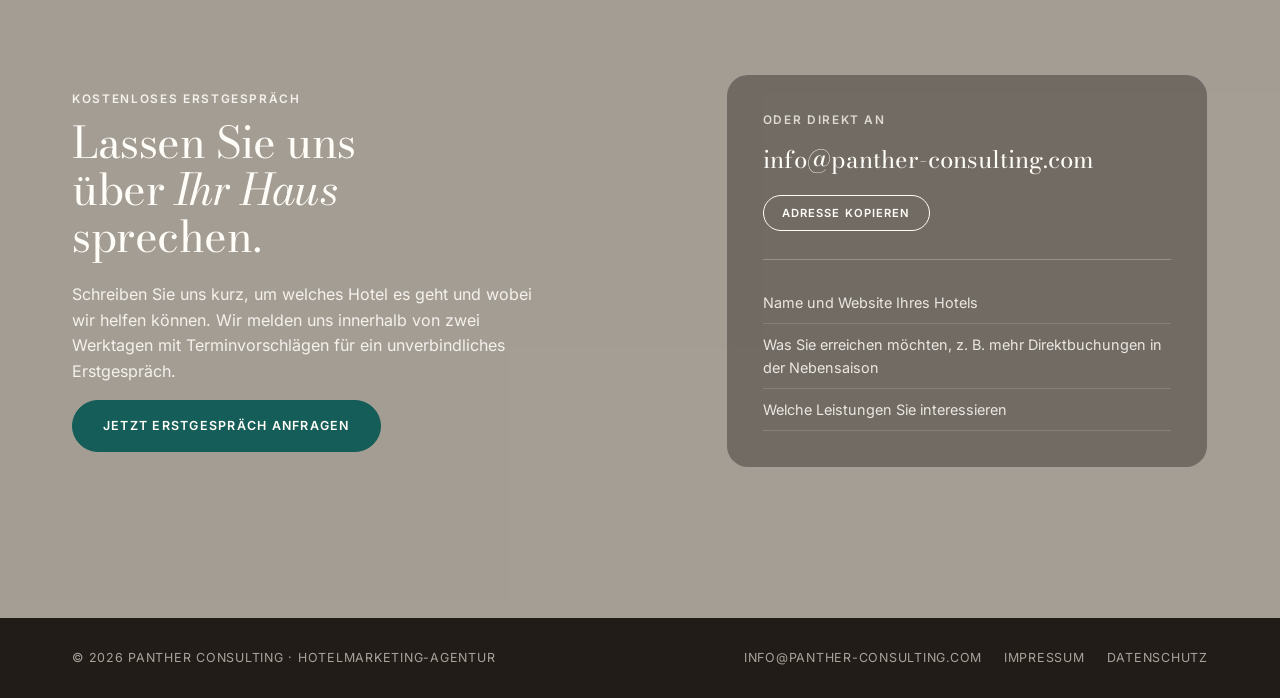
==== commit 25327923: "Add files via upload" ====
--- a/index.html
+++ b/index.html
@@ -3,7 +3,23 @@
 <head>
 <meta charset="UTF-8">
 <meta name="viewport" content="width=device-width, initial-scale=1.0">
-<title>Panther Consulting — Google &amp; Meta Ads für Boutique-Hotels</title>
+<title>Panther Consulting · Meta &amp; Google Ads für Boutique-Hotels</title>
+<meta name="description" content="Panther Consulting ist eine Agentur für Meta & Google Ads für inhabergeführte Boutique-Hotels auf Mallorca und im DACH-Raum. Ergänzend: Copywriting, Social Media, Video und Branding.">
+<meta property="og:type" content="website">
+<meta property="og:site_name" content="Panther Consulting">
+<meta property="og:locale" content="de_DE">
+<meta property="og:url" content="https://hotel-ads.vercel.app/">
+<meta property="og:title" content="Panther Consulting · Meta &amp; Google Ads für Boutique-Hotels">
+<meta property="og:description" content="Meta &amp; Google Ads für inhabergeführte Boutique-Hotels auf Mallorca und im DACH-Raum. Mehr Direktbuchungen, ohne laut zu sein. Kostenloses Erstgespräch.">
+<meta property="og:image" content="https://hotel-ads.vercel.app/images/og-preview-de.jpg">
+<meta property="og:image:width" content="1200">
+<meta property="og:image:height" content="630">
+<meta property="og:image:alt" content="Mehr Direktbuchungen für Ihr Haus, ohne laut zu sein – Panther Consulting">
+<meta name="twitter:card" content="summary_large_image">
+<link rel="canonical" href="https://hotel-ads.vercel.app/">
+<link rel="icon" href="/favicon.svg" type="image/svg+xml">
+<link rel="icon" href="/favicon-32.png" type="image/png" sizes="32x32">
+<link rel="apple-touch-icon" href="/apple-touch-icon.png">
 <style>
 @font-face { font-family:"Inter"; font-style:normal; font-weight:400; src:url("fonts/inter-400.woff2") format("woff2"); font-display:swap; }
 @font-face { font-family:"Inter"; font-style:normal; font-weight:600; src:url("fonts/inter-600.woff2") format("woff2"); font-display:swap; }
@@ -14,8 +30,13 @@
 :root {
   --ink: #211C18;
   --ink-soft: #5B534C;
-  --clay: #93532F;
+  --clay: #155D58;
+  --green-deep: #0F4642;
+  --clay-light: #9CCBC3;
+  --cta: #155D58;
+  --cta-hover: #24867D;
   --sand: #F1EBDE;
+  --sand-2: #EAE1D0;
   --sand-line: rgba(33,28,24,0.15);
   --cream: #FFFDF8;
   --serif: "Bodoni Moda", Georgia, serif;
@@ -32,33 +53,44 @@
 p { margin: 0 0 1em; color: var(--ink-soft); }
 a { color: inherit; }
 .eyebrow-text { font-family: var(--sans); text-transform: uppercase; letter-spacing: 0.14em; color: var(--clay); font-size: 0.74rem; font-weight: 600; margin: 0 0 0.9em; }
-
-.btn-outline { display: inline-flex; align-items: center; text-decoration: none; color: var(--ink); font-family: var(--sans); font-weight: 600; font-size: 0.78rem; letter-spacing: 0.1em; text-transform: uppercase; border: 1px solid currentColor; padding: 15px 30px; transition: background 0.25s ease, color 0.25s ease; }
+.eyebrow-light { color: rgba(255,253,248,0.8); }
+
+.btn-outline { border-radius: 999px; display: inline-flex; align-items: center; text-decoration: none; color: var(--ink); font-family: var(--sans); font-weight: 600; font-size: 0.78rem; letter-spacing: 0.1em; text-transform: uppercase; border: 1px solid currentColor; padding: 15px 30px; background: transparent; cursor: pointer; transition: background 0.25s ease, color 0.25s ease, border-color 0.25s ease; }
 .btn-outline:hover { background: var(--ink); color: var(--cream); }
 .btn-outline-light { color: var(--cream); }
 .btn-outline-light:hover { background: var(--cream); color: var(--ink); }
+.btn-solid { background: var(--cream); color: var(--ink); border-color: var(--cream); }
+.btn-solid:hover { background: var(--cta); border-color: var(--cta); color: var(--cream); }
+.btn-green { background: var(--cta); border-color: var(--cta); color: var(--cream); }
+.btn-green:hover { background: var(--cta-hover); border-color: var(--cta-hover); color: var(--cream); }
+.text-link { font-size: 0.8rem; font-weight: 600; text-transform: uppercase; letter-spacing: 0.1em; color: var(--clay); text-decoration: none; border-bottom: 1px solid currentColor; padding-bottom: 3px; }
+.text-link:hover { color: var(--ink); }
 
 .site-header { position: fixed; top: 0; left: 0; right: 0; z-index: 40; transition: background 0.3s ease, box-shadow 0.3s ease; }
 .site-header.scrolled { background: rgba(241, 235, 222, 0.96); backdrop-filter: blur(8px); box-shadow: 0 1px 0 rgba(33,28,24,0.1); }
 .header-inner { display: flex; align-items: center; justify-content: space-between; padding: 26px 0; }
 .wordmark { font-family: var(--serif); font-size: 1.15rem; letter-spacing: 0.01em; color: var(--cream); text-decoration: none; transition: color 0.3s ease; }
+.wordmark small { font-family: var(--sans); font-size: 0.62rem; text-transform: uppercase; letter-spacing: 0.16em; opacity: 0.75; margin-left: 10px; }
 .site-header.scrolled .wordmark { color: var(--ink); }
 .nav { display: flex; align-items: center; gap: 34px; }
 .nav a { color: rgba(255,253,248,0.92); text-decoration: none; font-size: 0.78rem; text-transform: uppercase; letter-spacing: 0.08em; transition: color 0.3s ease; }
 .site-header.scrolled .nav a { color: var(--ink-soft); }
 .nav a:hover { color: var(--clay); }
+.nav a.nav-cta, .site-header.scrolled .nav a.nav-cta { color: var(--cream) !important; }
 .lang-switch { font-weight: 600; opacity: 0.9; }
 .nav-toggle { display: none; flex-direction: column; gap: 5px; background: none; border: none; cursor: pointer; padding: 6px; }
 .nav-toggle span { width: 22px; height: 2px; background: var(--cream); display: block; }
 .site-header.scrolled .nav-toggle span { background: var(--ink); }
 
-.hero { position: relative; height: 100vh; min-height: 640px; display: flex; align-items: flex-end; overflow: hidden; }
+.hero { position: relative; height: 100vh; min-height: 680px; display: flex; align-items: flex-end; overflow: hidden; }
 .hero-media { position: absolute; inset: 0; }
 .hero-media img { width: 100%; height: 100%; object-fit: cover; filter: sepia(0.22) saturate(0.8) contrast(1.08) brightness(0.85); }
-.hero-scrim { position: absolute; inset: 0; background: linear-gradient(0deg, rgba(20,14,10,0.72) 0%, rgba(20,14,10,0.22) 45%, rgba(20,14,10,0.02) 68%); }
-.hero-content { position: relative; color: var(--cream); padding-bottom: 110px; max-width: 760px; }
-.hero-content h1 { color: var(--cream); font-size: clamp(2.9rem, 6.6vw, 5.4rem); max-width: 12ch; }
-.hero-sub { color: rgba(255,253,248,0.9); font-size: 1.1rem; max-width: 44ch; margin-bottom: 2.2em; font-family: var(--sans); }
+.hero-scrim { position: absolute; inset: 0; background: linear-gradient(0deg, rgba(20,14,10,0.78) 0%, rgba(20,14,10,0.3) 50%, rgba(20,14,10,0.05) 75%); }
+.hero-content { position: relative; color: var(--cream); padding-bottom: 100px; width: 100%; }
+.hero-content h1 { color: var(--cream); font-size: clamp(2.7rem, 6vw, 5rem); max-width: 14ch; }
+.hero-sub { color: rgba(255,253,248,0.9); font-size: 1.1rem; max-width: 52ch; margin-bottom: 2.2em; font-family: var(--sans); }
+.hero-actions { display: flex; flex-wrap: wrap; gap: 14px; }
+.hero-trust { margin: 34px 0 0; display: flex; flex-wrap: wrap; gap: 10px 28px; font-size: 0.72rem; text-transform: uppercase; letter-spacing: 0.12em; color: rgba(255,253,248,0.75); }
 
 .reveal { opacity: 0; transform: translateY(18px); transition: opacity 0.7s ease, transform 0.7s ease; }
 .reveal.in-view { opacity: 1; transform: translateY(0); }
@@ -68,28 +100,76 @@
 .split-copy h2 { max-width: 12ch; }
 .split-media { position: relative; overflow: hidden; }
 .split-media img { width: 100%; height: 100%; object-fit: cover; display: block; }
-.photo-placeholder { background: var(--sand-2, #EAE1D0); display: flex; align-items: center; justify-content: center; border: 1px dashed var(--sand-line); }
+.photo-placeholder { background: var(--sand-2); display: flex; align-items: center; justify-content: center; border: 1px dashed var(--sand-line); }
 .photo-placeholder span { font-family: var(--sans); font-size: 0.8rem; text-transform: uppercase; letter-spacing: 0.1em; color: var(--ink-soft); }
-.fit-list { list-style: none; margin: 1.8em 0 0; padding: 0; display: grid; gap: 0; border-top: 1px solid var(--sand-line); max-width: 42ch; }
+.fit-list { list-style: none; margin: 0.6em 0 1.4em; padding: 0; border-top: 1px solid var(--sand-line); max-width: 46ch; }
 .fit-list li { padding: 14px 0; border-bottom: 1px solid var(--sand-line); color: var(--ink-soft); font-size: 0.95rem; }
 
 .lifestyle-break { position: relative; height: 62vh; min-height: 440px; display: flex; align-items: center; overflow: hidden; }
 .lifestyle-break img { position: absolute; inset: 0; width: 100%; height: 100%; object-fit: cover; filter: sepia(0.2) saturate(0.82) contrast(1.06) brightness(0.9); }
 .lifestyle-scrim { position: absolute; inset: 0; background: linear-gradient(90deg, rgba(20,14,10,0.6) 0%, rgba(20,14,10,0.1) 65%); }
-.lifestyle-inner { position: relative; }
+.lifestyle-inner { position: relative; width: 100%; }
 .lifestyle-inner h2 { color: var(--cream); max-width: 16ch; }
 
+.section-head { max-width: 58ch; margin-bottom: 4em; }
+.section-foot { margin-top: 48px; display: flex; flex-wrap: wrap; align-items: center; gap: 18px 30px; }
+.section-foot p { margin: 0; }
+
 .leistungen { padding: 130px 0; }
-.section-head { max-width: 50ch; margin-bottom: 4em; }
-.tile-strip { display: grid; grid-template-columns: repeat(4, 1fr); gap: 2px; }
-.tile { position: relative; height: 420px; overflow: hidden; }
-.tile img { width: 100%; height: 100%; object-fit: cover; display: block; transition: transform 0.6s ease; }
-.tile:hover img { transform: scale(1.04); }
-.tile-scrim { position: absolute; inset: 0; background: linear-gradient(0deg, rgba(20,14,10,0.82) 0%, rgba(20,14,10,0.15) 55%, rgba(20,14,10,0) 75%); }
-.tile-label { position: absolute; left: 22px; right: 22px; bottom: 22px; color: var(--cream); }
-.tile-label .service-num { font-family: var(--serif); font-style: italic; font-size: 0.95rem; opacity: 0.75; display: block; margin-bottom: 8px; }
-.tile-label h3 { color: var(--cream); font-family: var(--serif); font-style: italic; font-size: 1.85rem; font-weight: 400; margin: 0 0 8px; line-height: 1.1; }
-.tile-label p { color: rgba(255,253,248,0.82); font-size: 0.82rem; margin: 0; line-height: 1.4; }
+.tiles-core { display: grid; grid-template-columns: repeat(2, 1fr); gap: 22px; }
+.tiles-addon { display: grid; grid-template-columns: repeat(4, 1fr); gap: 18px; }
+.ptile { position: relative; display: block; overflow: hidden; isolation: isolate; border-radius: 22px; text-decoration: none; color: var(--cream); transition: transform 0.6s cubic-bezier(.2,.7,.2,1), box-shadow 0.6s ease; }
+.tiles-core .ptile { height: 580px; }
+.tiles-addon .ptile { height: 390px; border-radius: 18px; }
+.ptile img { position: absolute; inset: 0; z-index: -2; width: 100%; height: 100%; object-fit: cover; transition: transform 1.1s cubic-bezier(.2,.7,.2,1); }
+.ptile::after { content: ""; position: absolute; inset: 0; z-index: -1; background: linear-gradient(0deg, rgba(20,14,10,0.9) 0%, rgba(20,14,10,0.55) 40%, rgba(20,14,10,0.08) 72%, rgba(20,14,10,0) 100%); }
+.ptile:hover { transform: translateY(-6px); box-shadow: 0 30px 50px -26px rgba(33,28,24,0.6); }
+.ptile:hover img { transform: scale(1.06); }
+.ptile-pill { position: absolute; top: 20px; left: 20px; font-size: 0.64rem; font-weight: 600; letter-spacing: 0.14em; text-transform: uppercase; color: var(--cream); background: rgba(255,253,248,0.14); border: 1px solid rgba(255,253,248,0.35); -webkit-backdrop-filter: blur(10px); backdrop-filter: blur(10px); padding: 7px 14px; border-radius: 999px; }
+.ptile-body { position: absolute; left: 34px; right: 34px; bottom: 32px; }
+.tiles-addon .ptile-body { left: 24px; right: 24px; bottom: 24px; }
+.ptile .service-num { font-family: var(--serif); font-style: italic; font-size: 0.95rem; color: var(--clay-light); display: block; margin-bottom: 8px; }
+.ptile h3 { color: var(--cream); font-style: italic; font-size: clamp(2rem, 3vw, 2.7rem); margin: 0 0 12px; }
+.tiles-addon .ptile h3 { font-size: 1.55rem; margin-bottom: 8px; }
+.ptile p { color: rgba(255,253,248,0.86); font-size: 0.93rem; line-height: 1.5; margin: 0 0 18px; max-width: 44ch; }
+.tiles-addon .ptile p { font-size: 0.84rem; margin-bottom: 16px; }
+.ptile-points { list-style: none; display: flex; flex-wrap: wrap; gap: 8px; margin: 0 0 24px; padding: 0; }
+.ptile-points li { font-size: 0.74rem; color: var(--cream); padding: 6px 13px; border-radius: 999px; background: rgba(255,253,248,0.1); border: 1px solid rgba(255,253,248,0.24); }
+.ptile-cta { display: inline-flex; align-items: center; gap: 10px; font-size: 0.72rem; font-weight: 600; letter-spacing: 0.14em; text-transform: uppercase; color: var(--cream); padding-bottom: 7px; background: linear-gradient(var(--clay-light), var(--clay-light)) 0 100% / 28px 1px no-repeat; transition: background-size 0.6s ease; }
+.ptile:hover .ptile-cta { background-size: 100% 1px; }
+.ptile-cta .arrow { transition: transform 0.4s ease; }
+.ptile:hover .ptile-cta .arrow { transform: translateX(5px); }
+.addons { margin-top: 90px; }
+.addons-head { display: flex; flex-wrap: wrap; justify-content: space-between; align-items: flex-end; gap: 16px 40px; margin-bottom: 28px; }
+.addons-head h3 { font-size: clamp(1.5rem, 2.2vw, 1.9rem); margin: 0; }
+.addons-head p { margin: 0; max-width: 46ch; font-size: 0.93rem; }
+
+.modelle { padding: 130px 0; background: var(--ink) !important; }
+.modelle h2 { color: var(--cream); }
+.modelle .section-head p { color: rgba(255,253,248,0.72); }
+.modelle .eyebrow-text { color: var(--clay-light); }
+.model-grid { display: grid; grid-template-columns: repeat(3, 1fr); gap: 22px; }
+.model { display: flex; flex-direction: column; overflow: hidden; border-radius: 22px; background: rgba(255,253,248,0.05); box-shadow: inset 0 0 0 1px rgba(255,253,248,0.08); transition: transform 0.6s cubic-bezier(.2,.7,.2,1), background 0.6s ease; }
+.model:hover { transform: translateY(-6px); background: rgba(255,253,248,0.08); }
+.model-media { position: relative; height: 210px; overflow: hidden; }
+.model-media img { width: 100%; height: 100%; object-fit: cover; display: block; transition: transform 1.1s cubic-bezier(.2,.7,.2,1); }
+.model:hover .model-media img { transform: scale(1.06); }
+.model-body { display: flex; flex-direction: column; flex: 1; padding: 30px 30px 32px; }
+.model h3 { color: var(--cream); font-size: 1.8rem; }
+.model p { color: rgba(255,253,248,0.75); font-size: 0.93rem; }
+.model ul { list-style: none; margin: 6px 0 30px; padding: 0; border-top: 1px solid rgba(255,253,248,0.12); }
+.model li { color: rgba(255,253,248,0.82); font-size: 0.88rem; padding: 11px 0; border-bottom: 1px solid rgba(255,253,248,0.12); position: relative; }
+.model .btn-outline { margin-top: auto; align-self: flex-start; }
+
+.ablauf { padding: 130px 0; background: var(--green-deep) !important; }
+.ablauf h2, .ablauf .step h3 { color: var(--cream); }
+.ablauf .eyebrow-text, .ablauf .step-num { color: var(--clay-light); }
+.ablauf .step p { color: rgba(255,253,248,0.75); }
+.ablauf .steps { border-top-color: rgba(255,253,248,0.18); }
+.steps { display: grid; grid-template-columns: repeat(3, 1fr); gap: 48px; border-top: 1px solid var(--sand-line); padding-top: 44px; }
+.step-num { font-family: var(--serif); font-style: italic; font-size: 2.6rem; color: var(--clay); line-height: 1; display: block; margin-bottom: 18px; }
+.step h3 { font-size: 1.55rem; }
+.step p { font-size: 0.95rem; margin: 0; }
 
 .referenz { padding: 130px 0; }
 .referenz-grid { display: grid; grid-template-columns: 1.3fr 0.7fr; gap: 64px; align-items: start; }
@@ -99,46 +179,78 @@
 .referenz-fact { border-left: 1px solid var(--sand-line); padding-left: 30px; }
 .fact-number { font-family: var(--serif); font-size: 3.8rem; color: var(--ink); line-height: 1; display: block; font-style: italic; }
 .fact-label { font-size: 0.85rem; color: var(--ink-soft); margin-top: 10px; display: block; }
-.fact-note { margin-top: 1.6em; font-size: 0.9rem; }
 
 .social-proof { border-top: 1px solid var(--sand-line); margin-top: 90px; padding-top: 70px; }
 .stats-row { display: flex; gap: 60px; margin-bottom: 60px; }
 .stats-row .fact-number { font-size: 3rem; }
 .testimonial-row { display: grid; grid-template-columns: repeat(2, 1fr); gap: 24px; }
-.testimonial-card { border: 1px solid var(--sand-line); padding: 30px 30px; }
+.testimonial-card { border: 1px solid var(--sand-line); border-radius: 20px; background: rgba(255,253,248,0.5); padding: 32px 32px; }
 .testimonial-card p.quote { font-family: var(--serif); font-style: italic; font-size: 1.02rem; color: var(--ink-soft); margin: 0 0 1.2em; line-height: 1.5; }
 .testimonial-card .who { font-size: 0.78rem; text-transform: uppercase; letter-spacing: 0.06em; color: var(--clay); }
 
-
-
 .cta-final { position: relative; padding: 150px 0; overflow: hidden; }
-.cta-final .hero-media img { filter: sepia(0.22) saturate(0.75) contrast(1.1) brightness(0.55); }
+.cta-final .hero-media img { filter: sepia(0.22) saturate(0.75) contrast(1.1) brightness(0.5); }
+.cta-final .hero-scrim { background: rgba(20,14,10,0.35); }
 .cta-final .wrap { position: relative; }
+.contact-grid { display: grid; grid-template-columns: 1.1fr 0.9fr; gap: 64px; align-items: center; }
 .cta-final h2 { color: var(--cream); max-width: 14ch; }
-.cta-inner p { color: rgba(255,253,248,0.88); max-width: 46ch; }
+.cta-final p { color: rgba(255,253,248,0.88); max-width: 46ch; }
+.contact-card { border-radius: 22px; border: 1px solid rgba(255,253,248,0.35); background: rgba(20,14,10,0.35); backdrop-filter: blur(4px); padding: 36px; color: var(--cream); }
+.contact-card .eyebrow-text { color: rgba(255,253,248,0.75); }
+.mail-address { font-family: var(--serif); font-size: clamp(1.2rem, 2vw, 1.5rem); color: var(--cream); text-decoration: none; word-break: break-all; display: inline-block; margin-bottom: 16px; }
+.mail-address:hover { color: var(--clay-light); }
+.copy-btn { padding: 10px 18px; font-size: 0.7rem; }
+.contact-card ul { list-style: none; margin: 28px 0 0; padding: 22px 0 0; border-top: 1px solid rgba(255,253,248,0.25); }
+.contact-card li { font-size: 0.9rem; color: rgba(255,253,248,0.85); padding: 9px 0; border-bottom: 1px solid rgba(255,253,248,0.15); position: relative; }
 
 .site-footer { background: var(--ink); color: rgba(241,235,222,0.65); padding: 30px 0; font-size: 0.78rem; }
 .footer-inner { display: flex; justify-content: space-between; align-items: center; flex-wrap: wrap; gap: 10px; text-transform: uppercase; letter-spacing: 0.06em; }
-.footer-nav { display: flex; gap: 22px; }
+.footer-nav { display: flex; flex-wrap: wrap; gap: 22px; }
 .footer-nav a { text-decoration: none; color: rgba(241,235,222,0.65); }
 .footer-nav a:hover { color: var(--cream); }
 
+
+/* Aufdeck-Effekt: die obere Gruppe schiebt sich nach oben weg und gibt die darunterliegende frei */
+.stack { position: relative; background: var(--sand); }
+.stack:not(:last-child) { border-radius: 0 0 28px 28px; overflow: hidden; box-shadow: 0 30px 60px -30px rgba(20,14,10,0.5); }
+.stack + .stack { min-height: 100vh; display: flex; flex-direction: column; will-change: transform; }
+.stack + .stack > section:last-child { flex: 1 0 auto; }
+main > .stack > section { background: var(--sand); }
+
+@media (max-width: 1000px) {
+  .tiles-addon { grid-template-columns: repeat(2, 1fr); }
+  .model-grid { grid-template-columns: 1fr; max-width: 560px; }
+}
 @media (max-width: 900px) {
+  .wrap { padding: 0 20px; }
   .split { grid-template-columns: 1fr; }
-  .split-copy { padding: 60px 28px; }
+  .split-copy { padding: 60px 20px; }
   .split-media { height: 50vh; }
-  .referenz-grid { grid-template-columns: 1fr; }
+  .leistungen, .modelle, .ablauf, .referenz { padding: 90px 0; }
+  .referenz-grid, .contact-grid { grid-template-columns: 1fr; gap: 40px; }
+  .referenz-fact { border-left: none; padding-left: 0; }
   .social-proof { margin-top: 60px; padding-top: 50px; }
   .stats-row { flex-direction: column; gap: 24px; }
-  .testimonial-row { grid-template-columns: 1fr; }
-  .tile-strip { grid-template-columns: repeat(2, 1fr); }
-  .tile { height: 280px; }
+  .testimonial-row, .steps, .tiles-core { grid-template-columns: 1fr; }
+  .tiles-core .ptile { height: 520px; }
+  .cta-final { padding: 100px 0; }
+  .contact-card { padding: 26px 22px; }
+  .hero-content { padding-bottom: 70px; }
   .nav { position: fixed; top: 0; left: 0; right: 0; bottom: 0; background: var(--sand); flex-direction: column; align-items: flex-start; justify-content: center; padding: 40px 32px; gap: 26px; display: none; }
-  .nav a { color: var(--ink); font-size: 1rem; }
+  .nav a, .site-header.scrolled .nav a { color: var(--ink); font-size: 1rem; }
   .nav.open { display: flex; }
   .nav-toggle { display: flex; z-index: 41; }
+  .nav.open ~ .nav-toggle span { background: var(--ink); }
+  .wordmark small { display: none; }
+}
+@media (max-width: 600px) {
+  .tiles-addon { grid-template-columns: 1fr; }
+  .tiles-addon .ptile { height: 360px; }
+  .ptile-body { left: 22px; right: 22px; bottom: 24px; }
+  .model-body { padding: 26px 22px 28px; }
 }
 @media (prefers-reduced-motion: reduce) {
+  .stack + .stack { transform: none !important; }
   .reveal { opacity: 1; transform: none; transition: none; }
   html { scroll-behavior: auto; }
 }
@@ -148,13 +260,13 @@
 
 <header class="site-header" id="siteHeader">
   <div class="wrap header-inner">
-    <a href="#top" class="wordmark">Panther Consulting</a>
+    <a href="#top" class="wordmark">Panther Consulting<small>Hotelmarketing</small></a>
     <nav class="nav" id="mainNav">
       <a href="#leistungen">Leistungen</a>
-      <a href="#fuer-wen">Für wen</a>
-      <a href="#referenz">Referenz</a>
-      <a href="#ueber-mich">Über mich</a>
-      <a href="#kontakt" class="btn-outline btn-outline-light" style="padding:10px 20px;">Erstgespräch</a>
+      <a href="#zusammenarbeit">Zusammenarbeit</a>
+      <a href="#ablauf">Ablauf</a>
+      <a href="#referenz">Referenzen</a>
+      <a href="#kontakt" class="btn-outline btn-green nav-cta" style="padding:10px 20px;">Erstgespräch</a>
       <a href="/en/" class="lang-switch">EN</a>
     </nav>
     <button class="nav-toggle" id="navToggle" aria-label="Menü öffnen" aria-expanded="false"><span></span><span></span><span></span></button>
@@ -163,86 +275,239 @@
 
 <main id="top">
 
+  <div class="stack">
   <section class="hero">
     <div class="hero-media">
-      <img src="https://images.unsplash.com/photo-1779881719036-4f91f601a82d?fm=jpg&q=75&w=2200&auto=format&fit=crop" alt="Küstenort mit Terracotta-Dächern und blauem Meer">
+      <img src="https://images.unsplash.com/photo-1749037247119-18c609a337a6?fm=jpg&amp;q=75&amp;w=2200&amp;auto=format&amp;fit=crop" alt="Mallorquinisches Bergdorf zwischen grünen Hängen">
       <div class="hero-scrim"></div>
     </div>
     <div class="wrap hero-content">
-      <h1>Aufmerksamkeit für Ihr Haus, <em>ohne laut zu sein.</em></h1>
-      <p class="hero-sub">Google und Meta Ads für inhabergeführte Boutique-Hotels auf Mallorca und im DACH-Raum.</p>
-      <a href="#kontakt" class="btn-outline btn-outline-light">Erstgespräch anfragen</a>
-    </div>
-  </section>
-
-  <section class="split reveal" id="fuer-wen">
+      <p class="eyebrow-text eyebrow-light">Hotelmarketing-Agentur · Mallorca &amp; DACH</p>
+      <h1>Mehr Direktbuchungen für Ihr Haus, <em>ohne laut zu sein.</em></h1>
+      <p class="hero-sub">Wir sind eine Agentur für inhabergeführte Boutique-Hotels: Facebook-, Instagram- und Google-Ads, die genau dann laufen, wenn Ihre Gäste buchen. Auf Wunsch mit Texten, Content und Video aus einer Hand.</p>
+      <div class="hero-actions">
+        <a href="#kontakt" class="btn-outline btn-green">Kostenloses Erstgespräch</a>
+        <a href="#leistungen" class="btn-outline btn-outline-light">Leistungen ansehen</a>
+      </div>
+      <p class="hero-trust"><span>14 Jahre Erfahrung im Online Marketing</span><span>Meta &amp; Google Ads</span><span>Eine feste Ansprechpartnerin</span></p>
+    </div>
+  </section>
+
+  <section class="leistungen" id="leistungen">
+    <div class="wrap">
+      <div class="section-head">
+        <p class="eyebrow-text">Leistungen</p>
+        <h2>Werbeanzeigen, die Ihre Zimmer <em>und Veranstaltungen füllen.</em></h2>
+        <p>Unser Kern sind Kampagnen auf Facebook, Instagram und Google, die genau dann laufen, wenn Ihre Gäste buchen. Und wenn Sie mehr möchten, stärken wir Ihr Haus auch darüber hinaus.</p>
+      </div>
+      <div class="tiles-core">
+        <a class="ptile" href="mailto:info@panther-consulting.com?subject=Anfrage%3A%20Facebook%20%26%20Instagram%20Ads&amp;body=Hallo%20Panther-Team%2C%0A%0Aunser%20Hotel%3A%20%0AWebsite%3A%20%0AWas%20wir%20erreichen%20m%C3%B6chten%3A%20%0AAm%20besten%20erreichbar%20unter%3A%20%0A%0AViele%20Gr%C3%BC%C3%9Fe%0A">
+          <img src="https://images.unsplash.com/photo-1644408683082-17b11d7322af?fm=jpg&amp;q=75&amp;w=1400&amp;auto=format&amp;fit=crop" style="object-position: center 100%;" alt="Pool mit Palmen, Zypresse und Bougainvillea" loading="lazy">
+          <span class="ptile-pill">Kernleistung</span>
+          <div class="ptile-body">
+            <span class="service-num">01</span>
+            <h3>Facebook &amp; Instagram Ads</h3>
+            <p>Präsent, während Ihre Gäste vom nächsten Urlaub träumen, mit Kampagnen für jede Saison und jede Zielgruppe.</p>
+            <ul class="ptile-points"><li>Saisonkampagnen</li><li>Retargeting</li><li>Laufende Anzeigentests</li></ul>
+            <span class="ptile-cta">Meta Ads anfragen <span class="arrow">→</span></span>
+          </div>
+        </a>
+        <a class="ptile" href="mailto:info@panther-consulting.com?subject=Anfrage%3A%20Google%20Ads&amp;body=Hallo%20Panther-Team%2C%0A%0Aunser%20Hotel%3A%20%0AWebsite%3A%20%0AWas%20wir%20erreichen%20m%C3%B6chten%3A%20%0AAm%20besten%20erreichbar%20unter%3A%20%0A%0AViele%20Gr%C3%BC%C3%9Fe%0A">
+          <img src="images/google-pool-hd.jpg" style="object-position: center 100%;" alt="Pool mit Liegen, Sonnenschirm und Bananenstaude vor einer Natursteinmauer" loading="lazy">
+          <span class="ptile-pill">Kernleistung</span>
+          <div class="ptile-body">
+            <span class="service-num">02</span>
+            <h3>Google Ads</h3>
+            <p>Sichtbar genau dann, wenn Gäste nach Ihrem Reiseziel suchen, und gebucht direkt auf Ihrer Website statt über das Portal.</p>
+            <ul class="ptile-points"><li>Suchkampagnen</li><li>Brand-Schutz gegen OTAs</li><li>Tracking bis zur Buchung</li></ul>
+            <span class="ptile-cta">Google Ads anfragen <span class="arrow">→</span></span>
+          </div>
+        </a>
+      </div>
+
+      <div class="addons">
+        <div class="addons-head">
+          <div>
+            <p class="eyebrow-text">Add-ons · ergänzend buchbar</p>
+            <h3>Damit Ihr Haus <em>noch stärker</em> erscheint.</h3>
+          </div>
+          <p>Für einen rundum starken Auftritt, auch über die Anzeigen hinaus. Dafür arbeiten wir mit festen Spezialisten aus unserem Netzwerk, ganz nach Bedarf.</p>
+        </div>
+        <div class="tiles-addon">
+          <a class="ptile" href="mailto:info@panther-consulting.com?subject=Anfrage%3A%20Copywriting&amp;body=Hallo%20Panther-Team%2C%0A%0Aunser%20Hotel%3A%20%0AWebsite%3A%20%0AWas%20wir%20erreichen%20m%C3%B6chten%3A%20%0AAm%20besten%20erreichbar%20unter%3A%20%0A%0AViele%20Gr%C3%BC%C3%9Fe%0A">
+            <img src="https://images.unsplash.com/photo-1569846999777-3a443cf4278a?fm=jpg&amp;q=75&amp;w=900&amp;auto=format&amp;fit=crop" alt="Steinhaus mit Holztür und Blumentöpfen" loading="lazy">
+            <span class="ptile-pill">Add-on</span>
+            <div class="ptile-body">
+              <h3>Copywriting</h3>
+              <p>Texte für Homepage, Landingpages, Newsletter und Kampagnen, die nach Ihrem Haus klingen.</p>
+              <span class="ptile-cta">Anfragen <span class="arrow">→</span></span>
+            </div>
+          </a>
+          <a class="ptile" href="mailto:info@panther-consulting.com?subject=Anfrage%3A%20Social%20Media&amp;body=Hallo%20Panther-Team%2C%0A%0Aunser%20Hotel%3A%20%0AWebsite%3A%20%0AWas%20wir%20erreichen%20m%C3%B6chten%3A%20%0AAm%20besten%20erreichbar%20unter%3A%20%0A%0AViele%20Gr%C3%BC%C3%9Fe%0A">
+            <img src="https://images.unsplash.com/photo-1667987566780-3b31fa5485c8?fm=jpg&amp;q=75&amp;w=700&amp;h=1000&amp;fit=crop&amp;crop=focalpoint&amp;fp-x=0.76&amp;fp-y=0.62&amp;fp-z=1.7" alt="Poolterrasse mit Liegen und Bäumen" loading="lazy">
+            <span class="ptile-pill">Add-on</span>
+            <div class="ptile-body">
+              <h3>Social Media</h3>
+              <p>Mehr organische Reichweite: Content und Community-Pflege, damit Ihr Haus auch ohne Werbebudget präsent bleibt.</p>
+              <span class="ptile-cta">Anfragen <span class="arrow">→</span></span>
+            </div>
+          </a>
+          <a class="ptile" href="mailto:info@panther-consulting.com?subject=Anfrage%3A%20Videoproduktion&amp;body=Hallo%20Panther-Team%2C%0A%0Aunser%20Hotel%3A%20%0AWebsite%3A%20%0AWas%20wir%20erreichen%20m%C3%B6chten%3A%20%0AAm%20besten%20erreichbar%20unter%3A%20%0A%0AViele%20Gr%C3%BC%C3%9Fe%0A">
+            <img src="https://images.unsplash.com/photo-1690832307571-d78b5d346651?fm=jpg&amp;q=75&amp;w=900&amp;auto=format&amp;fit=crop" alt="Blick aus einem Fenster aufs Meer" loading="lazy">
+            <span class="ptile-pill">Add-on</span>
+            <div class="ptile-body">
+              <h3>Videoproduktion</h3>
+              <p>Hotelfilme, Reels und Anzeigenvideos, die Atmosphäre spürbar machen.</p>
+              <span class="ptile-cta">Anfragen <span class="arrow">→</span></span>
+            </div>
+          </a>
+          <a class="ptile" href="mailto:info@panther-consulting.com?subject=Anfrage%3A%20Branding&amp;body=Hallo%20Panther-Team%2C%0A%0Aunser%20Hotel%3A%20%0AWebsite%3A%20%0AWas%20wir%20erreichen%20m%C3%B6chten%3A%20%0AAm%20besten%20erreichbar%20unter%3A%20%0A%0AViele%20Gr%C3%BC%C3%9Fe%0A">
+            <img src="https://images.unsplash.com/photo-1568324479031-8a064e26dd52?fm=jpg&amp;q=75&amp;w=900&amp;auto=format&amp;fit=crop" alt="Steinhaus mit Laterne" loading="lazy">
+            <span class="ptile-pill">Add-on</span>
+            <div class="ptile-body">
+              <h3>Branding</h3>
+              <p>Positionierung und Bildsprache für Häuser mit klarer Handschrift.</p>
+              <span class="ptile-cta">Anfragen <span class="arrow">→</span></span>
+            </div>
+          </a>
+        </div>
+      </div>
+      <div class="section-foot">
+        <p>Etwas nicht dabei? Fragen Sie uns. Für fast alles haben wir die richtigen Leute an der Hand.</p>
+        <a href="#kontakt" class="text-link">Individuelle Anfrage</a>
+      </div>
+    </div>
+  </section>
+  </div>
+
+  <div class="stack">
+  <section class="modelle" id="zusammenarbeit">
+    <div class="wrap">
+      <div class="section-head">
+        <p class="eyebrow-text">Zusammenarbeit</p>
+        <h2>Eine Agentur, <em>drei Wege</em> der Zusammenarbeit.</h2>
+        <p>Von Done-For-You bis Do-It-Yourself: Sie entscheiden, wie viel wir übernehmen und wie viel in Ihrem Haus bleibt.</p>
+      </div>
+      <div class="model-grid">
+        <div class="model">
+          <div class="model-media"><img src="https://images.unsplash.com/photo-1601637093781-8d567e2a9eea?fm=jpg&amp;q=75&amp;w=1000&amp;auto=format&amp;fit=crop" style="object-position: 30% 90%;" alt="Sandsteinwand mit grünen Fensterläden und Terrakotta-Töpfen" loading="lazy"><span class="ptile-pill">Done-For-You</span></div>
+          <div class="model-body">
+            <h3>Wir übernehmen das für Sie</h3>
+            <p>Wir übernehmen Ihre Meta- und Google-Kampagnen komplett, inklusive Saisonplanung und Ideenfindung. Sie geben alles frei und behalten die Entscheidungsgewalt. Wir setzen um und berichten regelmäßig über die Kennzahlen.</p>
+            <ul>
+              <li>Komplette Kampagnenbetreuung</li>
+              <li>Auf Wunsch mit Texten, Content und Video</li>
+              <li>Regelmäßige, verständliche Auswertungen</li>
+            </ul>
+            <a href="mailto:info@panther-consulting.com?subject=Anfrage%3A%20Done-For-You&amp;body=Hallo%20Panther-Team%2C%0A%0Aunser%20Hotel%3A%20%0AWebsite%3A%20%0AWas%20wir%20erreichen%20m%C3%B6chten%3A%20%0AAm%20besten%20erreichbar%20unter%3A%20%0A%0AViele%20Gr%C3%BC%C3%9Fe%0A" class="btn-outline btn-outline-light">Anfragen</a>
+          </div>
+        </div>
+        <div class="model">
+          <div class="model-media"><img src="https://images.unsplash.com/photo-1678902177251-7ec8fea483a3?fm=jpg&amp;q=75&amp;w=1000&amp;h=690&amp;fit=crop&amp;crop=focalpoint&amp;fp-x=0.66&amp;fp-y=0.58&amp;fp-z=2.1" alt="Pool mit Liegestühlen zwischen Zypressen" loading="lazy"><span class="ptile-pill">Done-With-You</span></div>
+          <div class="model-body">
+            <h3>Beratung &amp; Betreuung</h3>
+            <p>Wir erarbeiten gemeinsam die Strategie und Planung Ihrer Kampagnen und Ihres Marketingplans. Ihr Team setzt es selbst um.</p>
+            <ul>
+              <li>Marketingplan, Strategie und Saisonplanung</li>
+              <li>Kampagnen-Check und Optimierung</li>
+              <li>Feste Ansprechpartnerin für Ihr Team</li>
+            </ul>
+            <a href="mailto:info@panther-consulting.com?subject=Anfrage%3A%20Beratung%20%26%20Betreuung&amp;body=Hallo%20Panther-Team%2C%0A%0Aunser%20Hotel%3A%20%0AWebsite%3A%20%0AWas%20wir%20erreichen%20m%C3%B6chten%3A%20%0AAm%20besten%20erreichbar%20unter%3A%20%0A%0AViele%20Gr%C3%BC%C3%9Fe%0A" class="btn-outline btn-outline-light">Anfragen</a>
+          </div>
+        </div>
+        <div class="model">
+          <div class="model-media"><img src="https://images.unsplash.com/photo-1756726597936-199d97b85e3f?fm=jpg&amp;q=75&amp;w=1000&amp;h=690&amp;fit=crop&amp;crop=focalpoint&amp;fp-x=0.49&amp;fp-y=0.6&amp;fp-z=1.55" alt="Vier Stühle am Pool mit Blick auf sanfte Hügel" loading="lazy"><span class="ptile-pill">Do-It-Yourself</span></div>
+          <div class="model-body">
+            <h3>Coaching &amp; Mentoring</h3>
+            <p>Sie möchten es selbst können? In regelmäßigen Sessions zeigen wir Ihnen die Methoden und Strategien, die für Hotels funktionieren.</p>
+            <ul>
+              <li>Regelmäßige 1:1-Sessions</li>
+              <li>Feedback zu laufenden Kampagnen</li>
+              <li>Wissen, das in Ihrem Haus bleibt</li>
+            </ul>
+            <a href="mailto:info@panther-consulting.com?subject=Anfrage%3A%20Coaching%20%26%20Mentoring&amp;body=Hallo%20Panther-Team%2C%0A%0Aunser%20Hotel%3A%20%0AWebsite%3A%20%0AWas%20wir%20erreichen%20m%C3%B6chten%3A%20%0AAm%20besten%20erreichbar%20unter%3A%20%0A%0AViele%20Gr%C3%BC%C3%9Fe%0A" class="btn-outline btn-outline-light">Anfragen</a>
+          </div>
+        </div>
+      </div>
+    </div>
+  </section>
+
+  <section class="split" id="fuer-wen">
     <div class="split-copy">
-      <p class="eyebrow-text">Für wen das hier gedacht ist</p>
+      <p class="eyebrow-text">Für wen wir arbeiten</p>
       <h2>Für Häuser, die <em>saisonal</em> denken.</h2>
-      <p>Ich arbeite mit inhabergeführten Boutique-Hotels und kleinen Hotelgruppen, vor allem auf Mallorca und im DACH-Raum. Keine anonymen Werbeanzeigen, sondern Kampagnen, die genau dann laufen, wenn sie zählen: zu Ostern, im Sommer, bei einzelnen Events, die wichtig sind.</p>
-      <p>Kleine bis mittlere Häuser mit klarer Handschrift, unverwechselbarem Design und Wiedererkennungswert. Erkennbare Saisonalität in Auslastung und Nachfrage, und der Wunsch nach mehr Direktbuchungen statt OTA-Abhängigkeit.</p>
+      <p>Wir arbeiten mit inhabergeführten Boutique-Hotels und kleinen Hotelgruppen, vor allem auf Mallorca und im DACH-Raum. Keine anonymen Werbeanzeigen, sondern Kampagnen, die genau dann wirken, wenn es zählt: zu Ostern, im Sommer, bei den Events, die für Ihr Haus wichtig sind.</p>
+      <ul class="fit-list">
+        <li>Kleine bis mittlere Häuser mit klarer Handschrift und Wiedererkennungswert</li>
+        <li>Erkennbare Saisonalität in Auslastung und Nachfrage</li>
+        <li>Der Wunsch nach mehr Direktbuchungen statt OTA-Abhängigkeit</li>
+      </ul>
+      <p><a href="#kontakt" class="text-link">Passt das zu Ihrem Haus?</a></p>
     </div>
     <div class="split-media">
-      <img src="https://images.unsplash.com/photo-1572331165267-854da2b10ccc?fm=jpg&q=75&w=1400&auto=format&fit=crop" alt="Ruhiger Rooftop-Pool mit klarer Architektur">
-    </div>
-  </section>
-
-  <section class="lifestyle-break reveal">
-    <img src="https://images.unsplash.com/photo-1566323526101-051f07ee8925?fm=jpg&q=75&w=2000&auto=format&fit=crop" alt="Türkisblauer Infinity-Pool vor dem Meer">
+      <img src="https://images.unsplash.com/photo-1602085336706-607b9f1d9420?fm=jpg&amp;q=75&amp;w=1400&amp;auto=format&amp;fit=crop" alt="Dorf auf Mallorca vor Bergkulisse">
+    </div>
+  </section>
+  </div>
+
+  <div class="stack">
+  <section class="lifestyle-break">
+    <img src="https://images.unsplash.com/photo-1509600110300-21b9d5fedeb7?fm=jpg&amp;q=75&amp;w=2000&amp;auto=format&amp;fit=crop" alt="Pool vor einem Steinhaus in den Bergen">
     <div class="lifestyle-scrim"></div>
     <div class="wrap lifestyle-inner">
       <h2>Ihre Kampagnen verdienen<br>die gleiche <em>Aufmerksamkeit</em> wie Ihr Haus.</h2>
     </div>
   </section>
 
-  <section class="leistungen reveal" id="leistungen">
+  <section class="ablauf" id="ablauf">
     <div class="wrap">
       <div class="section-head">
-        <p class="eyebrow-text">Leistungen</p>
-        <h2>Was ich <em>konkret</em> für Sie übernehme</h2>
-      </div>
-      <div class="tile-strip">
-        <div class="tile">
-          <img src="https://images.unsplash.com/photo-1779881719036-4f91f601a82d?fm=jpg&q=75&w=900&auto=format&fit=crop" alt="Google Ads Search">
-          <div class="tile-scrim"></div>
-          <div class="tile-label"><span class="service-num">01</span><h3>Google Ads Search</h3><p>Sichtbar sein, wenn Gäste aktiv suchen.</p></div>
-        </div>
-        <div class="tile">
-          <img src="https://images.unsplash.com/photo-1572331165267-854da2b10ccc?fm=jpg&q=75&w=900&auto=format&fit=crop" alt="Meta Ads">
-          <div class="tile-scrim"></div>
-          <div class="tile-label"><span class="service-num">02</span><h3>Meta Ads</h3><p>Sichtbarkeit auf Instagram und Facebook.</p></div>
-        </div>
-        <div class="tile">
-          <img src="https://images.unsplash.com/photo-1566323526101-051f07ee8925?fm=jpg&q=75&w=900&auto=format&fit=crop" alt="Kampagnenstrategie und Saisonplanung">
-          <div class="tile-scrim"></div>
-          <div class="tile-label"><span class="service-num">03</span><h3>Saisonplanung</h3><p>Kampagnen zu Ostern, Sommer, Events.</p></div>
-        </div>
-        <div class="tile">
-          <img src="https://images.unsplash.com/photo-1758448500688-3ababa93fd67?fm=jpg&q=75&w=900&auto=format&fit=crop" alt="Beratung und Betreuung">
-          <div class="tile-scrim"></div>
-          <div class="tile-label"><span class="service-num">04</span><h3>Beratung</h3><p>Persönliche Betreuung, keine Blackbox.</p></div>
-        </div>
-      </div>
-    </div>
-  </section>
-
-  <section class="referenz reveal" id="referenz">
+        <p class="eyebrow-text">So arbeiten wir</p>
+        <h2>In drei Schritten <em>zum Plan.</em></h2>
+      </div>
+      <div class="steps">
+        <div class="step">
+          <span class="step-num">01</span>
+          <h3>Erstgespräch</h3>
+          <p>Kostenlos und unverbindlich. Wir lernen Ihr Haus, Ihre Saison und Ihre Ziele kennen und klären, ob wir zusammenpassen.</p>
+        </div>
+        <div class="step">
+          <span class="step-num">02</span>
+          <h3>Analyse &amp; Plan</h3>
+          <p>Wir schauen uns Website, Anzeigen und Social-Media-Auftritt an und zeigen Ihnen, wo die schnellsten Hebel für mehr Direktbuchungen liegen.</p>
+        </div>
+        <div class="step">
+          <span class="step-num">03</span>
+          <h3>Umsetzung</h3>
+          <p>Wir setzen um, begleiten Ihr Team oder coachen Sie, je nachdem, welcher Weg zu Ihrem Haus passt. Sie sehen regelmäßig, was funktioniert, ohne Blackbox.</p>
+        </div>
+      </div>
+      <div class="section-foot">
+        <a href="#kontakt" class="btn-outline btn-green">Mit Schritt 1 starten</a>
+      </div>
+    </div>
+  </section>
+  </div>
+
+  <div class="stack">
+  <section class="referenz" id="referenz">
     <div class="wrap referenz-grid">
       <blockquote class="pull-quote">
-        <p>„Ich glaube nicht an lautes Marketing. Ich glaube an Kampagnen, die zur richtigen Zeit am richtigen Ort auftauchen und Sie sonst in Ruhe lassen.“</p>
-        <cite>Isabelle Panther</cite>
+        <p>„Wir glauben nicht an lautes Marketing. Wir glauben an Kampagnen, die zur richtigen Zeit am richtigen Ort auftauchen und Sie sonst in Ruhe lassen.“</p>
+        <cite>Isabelle Panther, Gründerin</cite>
       </blockquote>
       <div class="referenz-fact">
-        <span class="fact-number">13</span>
-        <span class="fact-label">Jahre Performance Marketing,<br>Google und Meta Ads</span>
+        <span class="fact-number">1</span>
+        <span class="fact-label">Ansprechpartnerin für Ihre Kampagnen<br>und alles, was dazugehört</span>
       </div>
     </div>
 
     <div class="wrap social-proof">
+      <p class="eyebrow-text">Kundenstimmen</p>
       <div class="stats-row">
         <div>
-          <span class="fact-number">13</span>
-          <span class="fact-label">Jahre Performance<br>Marketing</span>
+          <span class="fact-number">14</span>
+          <span class="fact-label">Jahre Erfahrung im<br>Online Marketing</span>
         </div>
         <div>
           <span class="fact-number">1,6+</span>
@@ -256,7 +521,7 @@
         </div>
         <div class="testimonial-card">
           <p class="quote">„Isabelle überzeugt mit ihrer Erfahrung im Bereich Online Marketing und unterstützt proaktiv. Unsere Ads liefen über Monate erfolgreich mit ihr und wir haben einen ROAS über 1,6 erreicht.“</p>
-          <span class="who">Ben, Eventpsychologie</span>
+          <span class="who">Ben, Wirkung Digital</span>
         </div>
         <div class="testimonial-card">
           <p class="quote">„Ihre Leidenschaft für SEA, ihre Zuverlässigkeit und ihre Fähigkeit, maßgeschneiderte Lösungen zu entwickeln, haben dazu beigetragen, dass unsere Werbeziele erreicht wurden.“</p>
@@ -270,35 +535,50 @@
     </div>
   </section>
 
-  <section class="split reveal" id="ueber-mich">
+  <section class="split" id="gruenderin">
     <div class="split-copy">
-      <p class="eyebrow-text">Über mich</p>
+      <p class="eyebrow-text">Die Gründerin</p>
       <h2>Isabelle <em>Panther</em></h2>
-      <p>Seit 13 Jahren arbeite ich im Performance Marketing. Parallel als Flugbegleiter war ich in den schönsten 5-Sterne-Hotels dieser Welt unterwegs und weiß, wie Atmosphäre, Gäste und Marketing zusammenspielen. Ich verbringe viel Zeit auf Mallorca und kenne die Insel, die Saisonalität und die Gästeerwartung aus erster Hand. Bei mir bekommen Sie kein Remote-Callcenter-Gefühl, sondern direkte Zusammenarbeit mit der Person, die Ihre Kampagnen tatsächlich betreut, wenn Sie möchten auch direkt vor Ort.</p>
+      <p>Seit 14 Jahren arbeite ich im Online Marketing. Parallel als Flugbegleiter war ich in den schönsten 5-Sterne-Hotels dieser Welt unterwegs und weiß, wie Atmosphäre, Gäste und Marketing zusammenspielen. Ich verbringe viel Zeit auf Mallorca und kenne die Insel, die Saisonalität und die Gästeerwartung aus erster Hand.</p>
+      <p>Ihre Kampagnen betreue ich persönlich. Für Texte, Social Media, Video und Branding arbeite ich mit einem festen Netzwerk aus Spezialistinnen und Spezialisten zusammen. Sie haben trotzdem nur eine Ansprechpartnerin: mich. Kein Remote-Callcenter-Gefühl, keine Account-Manager-Kette, wenn Sie möchten auch direkt vor Ort.</p>
     </div>
     <div class="split-media photo-placeholder">
       <span>Foto folgt</span>
     </div>
   </section>
 
-  <section class="cta-final reveal" id="kontakt">
+  <section class="cta-final" id="kontakt">
     <div class="hero-media">
       <img src="https://images.unsplash.com/photo-1779881719036-4f91f601a82d?fm=jpg&q=75&w=2200&auto=format&fit=crop" alt="Küstenort mit Terracotta-Dächern und blauem Meer">
       <div class="hero-scrim"></div>
     </div>
-    <div class="wrap">
-      <h2>Bereit für <em>überzeugende</em> Kampagnen und die richtigen Gäste in Ihren Zimmern?</h2>
-      <p>Lassen Sie uns in einem kurzen Erstgespräch klären, ob und wie das für Ihr Haus funktioniert.</p>
-      <a href="mailto:info@panther-consulting.com?subject=Erstgespr%C3%A4ch%20Hotel-Kampagne" class="btn-outline btn-outline-light">Erstgespräch anfragen</a>
-    </div>
-  </section>
+    <div class="wrap contact-grid">
+      <div>
+        <p class="eyebrow-text eyebrow-light">Kostenloses Erstgespräch</p>
+        <h2>Lassen Sie uns über <em>Ihr Haus</em> sprechen.</h2>
+        <p>Schreiben Sie uns kurz, um welches Hotel es geht und wobei wir helfen können. Wir melden uns innerhalb von zwei Werktagen mit Terminvorschlägen für ein unverbindliches Erstgespräch.</p>
+        <a href="mailto:info@panther-consulting.com?subject=Erstgespr%C3%A4ch%20%E2%80%93%20Hotelmarketing&amp;body=Hallo%20Panther-Team%2C%0A%0Aunser%20Hotel%3A%20%0AWebsite%3A%20%0AWas%20wir%20erreichen%20m%C3%B6chten%3A%20%0AAm%20besten%20erreichbar%20unter%3A%20%0A%0AViele%20Gr%C3%BC%C3%9Fe%0A" class="btn-outline btn-green">Jetzt Erstgespräch anfragen</a>
+      </div>
+      <div class="contact-card">
+        <p class="eyebrow-text">Oder direkt an</p>
+        <a href="mailto:info@panther-consulting.com?subject=Erstgespr%C3%A4ch%20%E2%80%93%20Hotelmarketing&amp;body=Hallo%20Panther-Team%2C%0A%0Aunser%20Hotel%3A%20%0AWebsite%3A%20%0AWas%20wir%20erreichen%20m%C3%B6chten%3A%20%0AAm%20besten%20erreichbar%20unter%3A%20%0A%0AViele%20Gr%C3%BC%C3%9Fe%0A" class="mail-address">info@panther-consulting.com</a><br>
+        <button type="button" class="btn-outline btn-outline-light copy-btn" data-copy="info@panther-consulting.com" data-done="Kopiert ✓">Adresse kopieren</button>
+        <ul>
+          <li>Name und Website Ihres Hotels</li>
+          <li>Was Sie erreichen möchten, z.&nbsp;B. mehr Direktbuchungen in der Nebensaison</li>
+          <li>Welche Leistungen Sie interessieren</li>
+        </ul>
+      </div>
+    </div>
+  </section>
+  </div>
 
 </main>
 
 <footer class="site-footer">
   <div class="wrap footer-inner">
-    <span>© <span id="year"></span> Panther Consulting</span>
-    <nav class="footer-nav"><a href="/impressum">Impressum</a><a href="/datenschutz">Datenschutz</a></nav>
+    <span>© <span id="year"></span> Panther Consulting · Hotelmarketing-Agentur</span>
+    <nav class="footer-nav"><a href="mailto:info@panther-consulting.com">info@panther-consulting.com</a><a href="/impressum">Impressum</a><a href="/datenschutz">Datenschutz</a></nav>
   </div>
 </footer>
 
@@ -315,6 +595,37 @@
   toggle.setAttribute('aria-expanded', isOpen ? 'true' : 'false');
 });
 document.querySelectorAll('.nav a').forEach(link => link.addEventListener('click', () => { nav.classList.remove('open'); toggle.setAttribute('aria-expanded', 'false'); }));
+document.querySelectorAll('[data-copy]').forEach(btn => btn.addEventListener('click', async () => {
+  const label = btn.dataset.label || btn.textContent;
+  btn.dataset.label = label;
+  let ok = false;
+  try { await navigator.clipboard.writeText(btn.dataset.copy); ok = true; }
+  catch (e) {
+    const ta = document.createElement('textarea');
+    ta.value = btn.dataset.copy; ta.style.position = 'fixed'; ta.style.opacity = '0';
+    document.body.appendChild(ta); ta.select();
+    try { ok = document.execCommand('copy'); } catch (_) {}
+    ta.remove();
+  }
+  if (ok) { btn.textContent = btn.dataset.done; setTimeout(() => { btn.textContent = label; }, 2000); }
+}));
+const stacks = Array.from(document.querySelectorAll('.stack'));
+const stackOn = !window.matchMedia('(prefers-reduced-motion: reduce)').matches;
+stacks.forEach((el, i) => { el.style.zIndex = stacks.length - i; });
+let stackTick = false;
+const updateStack = () => {
+  stackTick = false;
+  const vh = window.innerHeight;
+  for (let i = 1; i < stacks.length; i++) {
+    const prevBottom = stacks[i - 1].getBoundingClientRect().bottom;
+    stacks[i].style.transform = (prevBottom > 0 && prevBottom <= vh) ? 'translateY(' + (-prevBottom) + 'px)' : '';
+  }
+};
+if (stackOn) {
+  window.addEventListener('scroll', () => { if (!stackTick) { stackTick = true; requestAnimationFrame(updateStack); } }, { passive: true });
+  window.addEventListener('resize', updateStack);
+  updateStack();
+}
 const revealEls = document.querySelectorAll('.reveal');
 if ('IntersectionObserver' in window && revealEls.length) {
   const observer = new IntersectionObserver((entries) => {
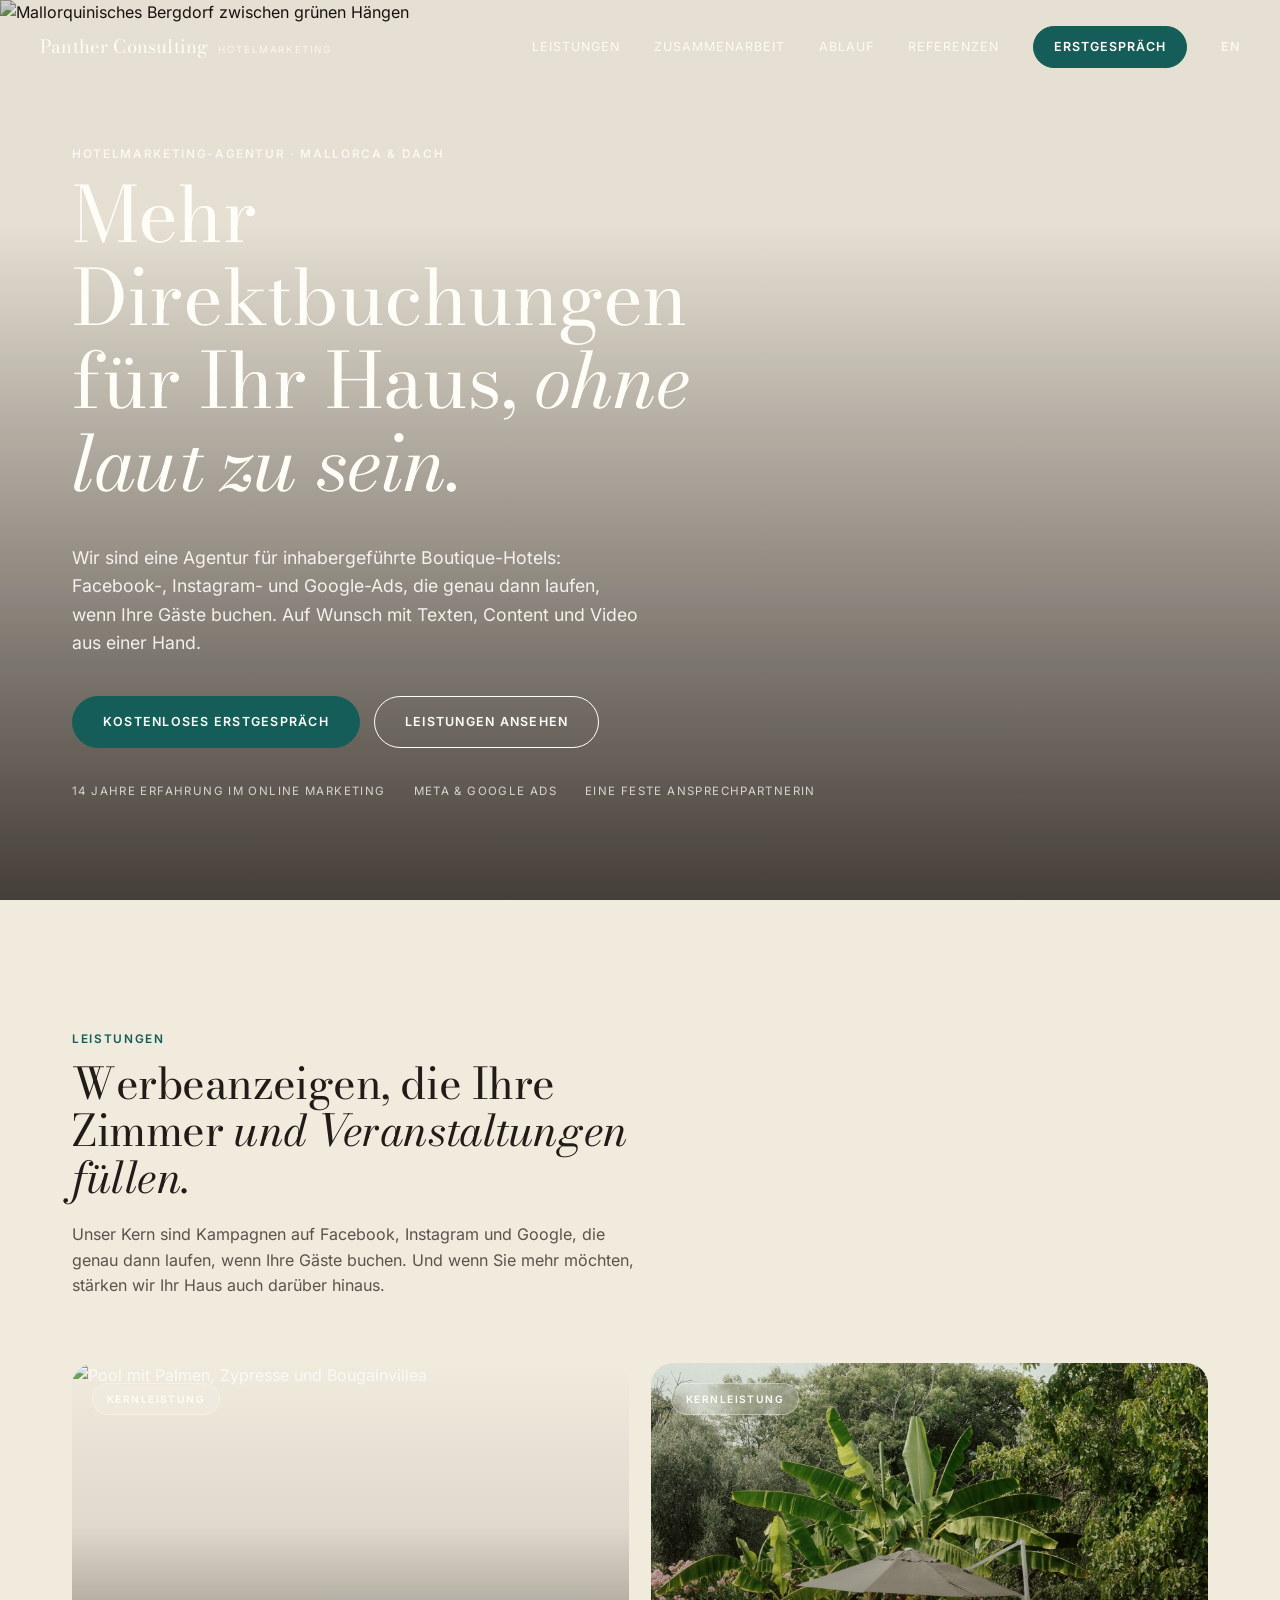
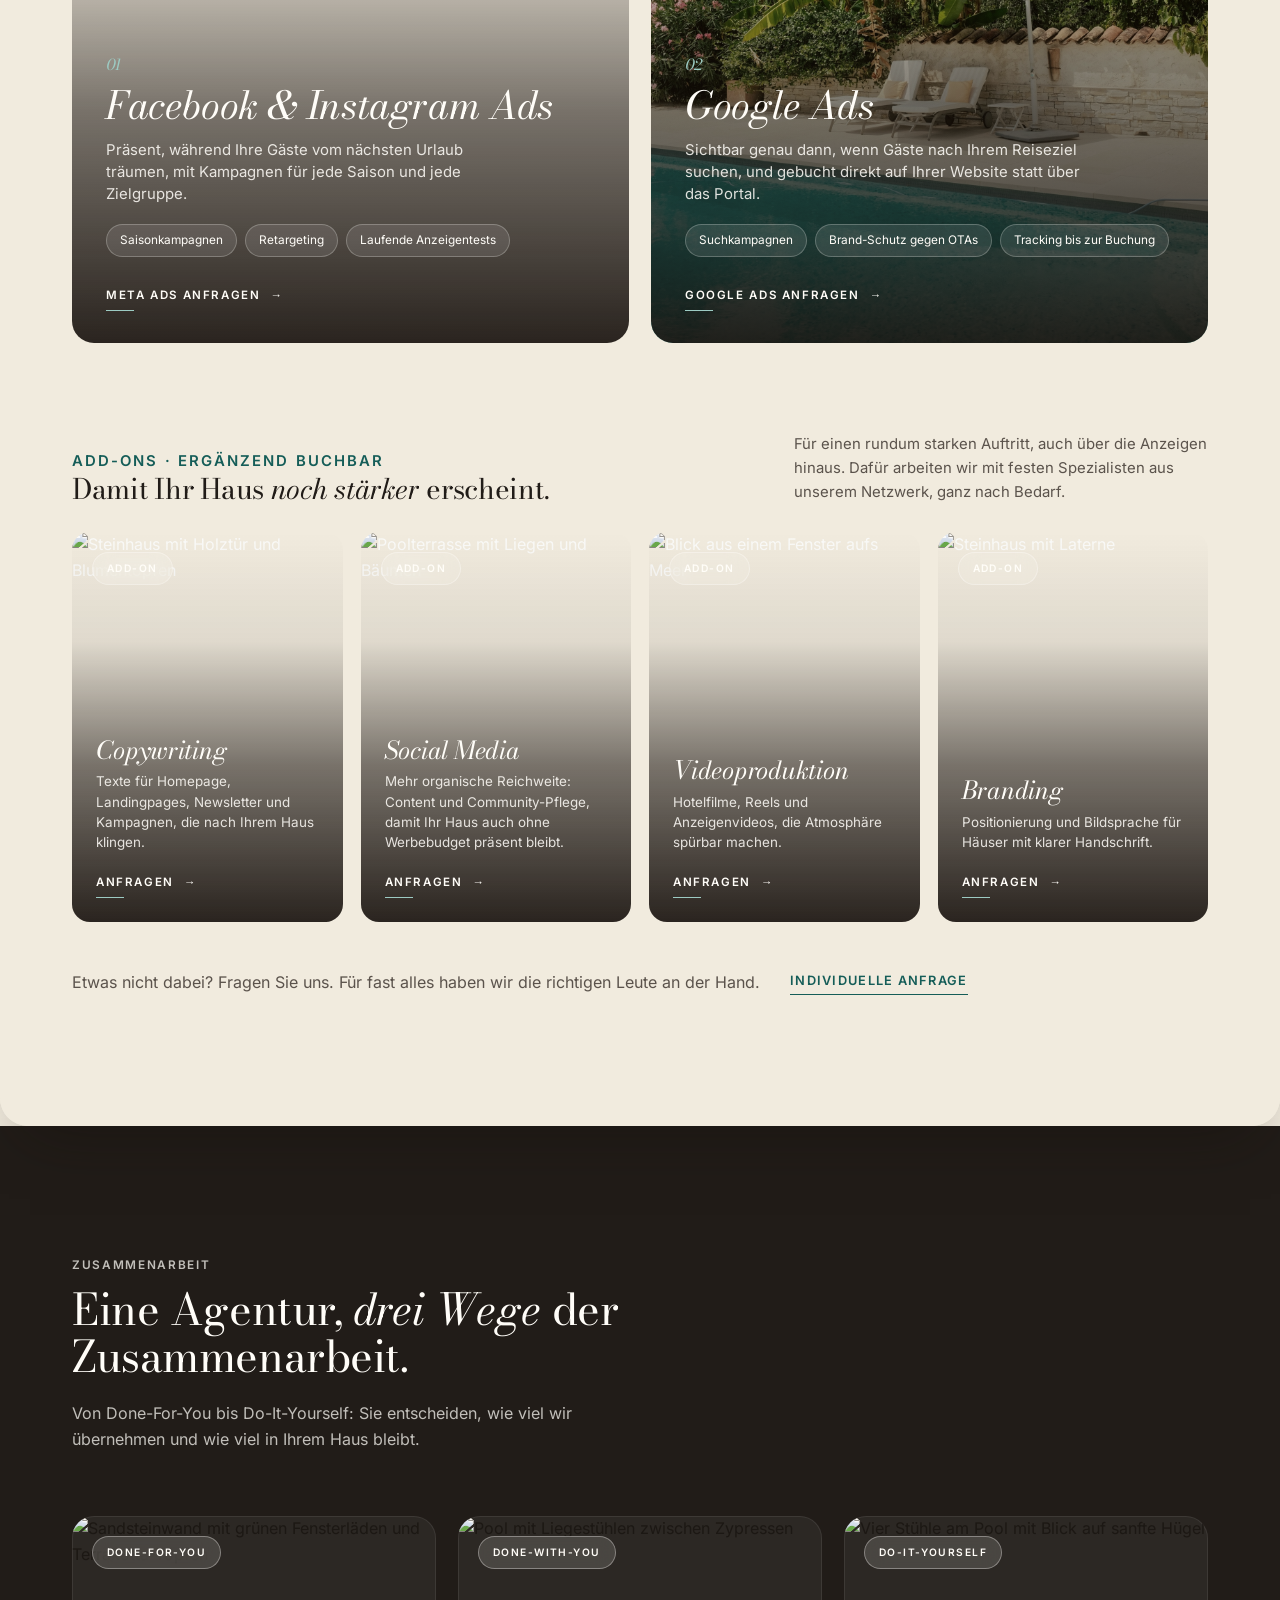
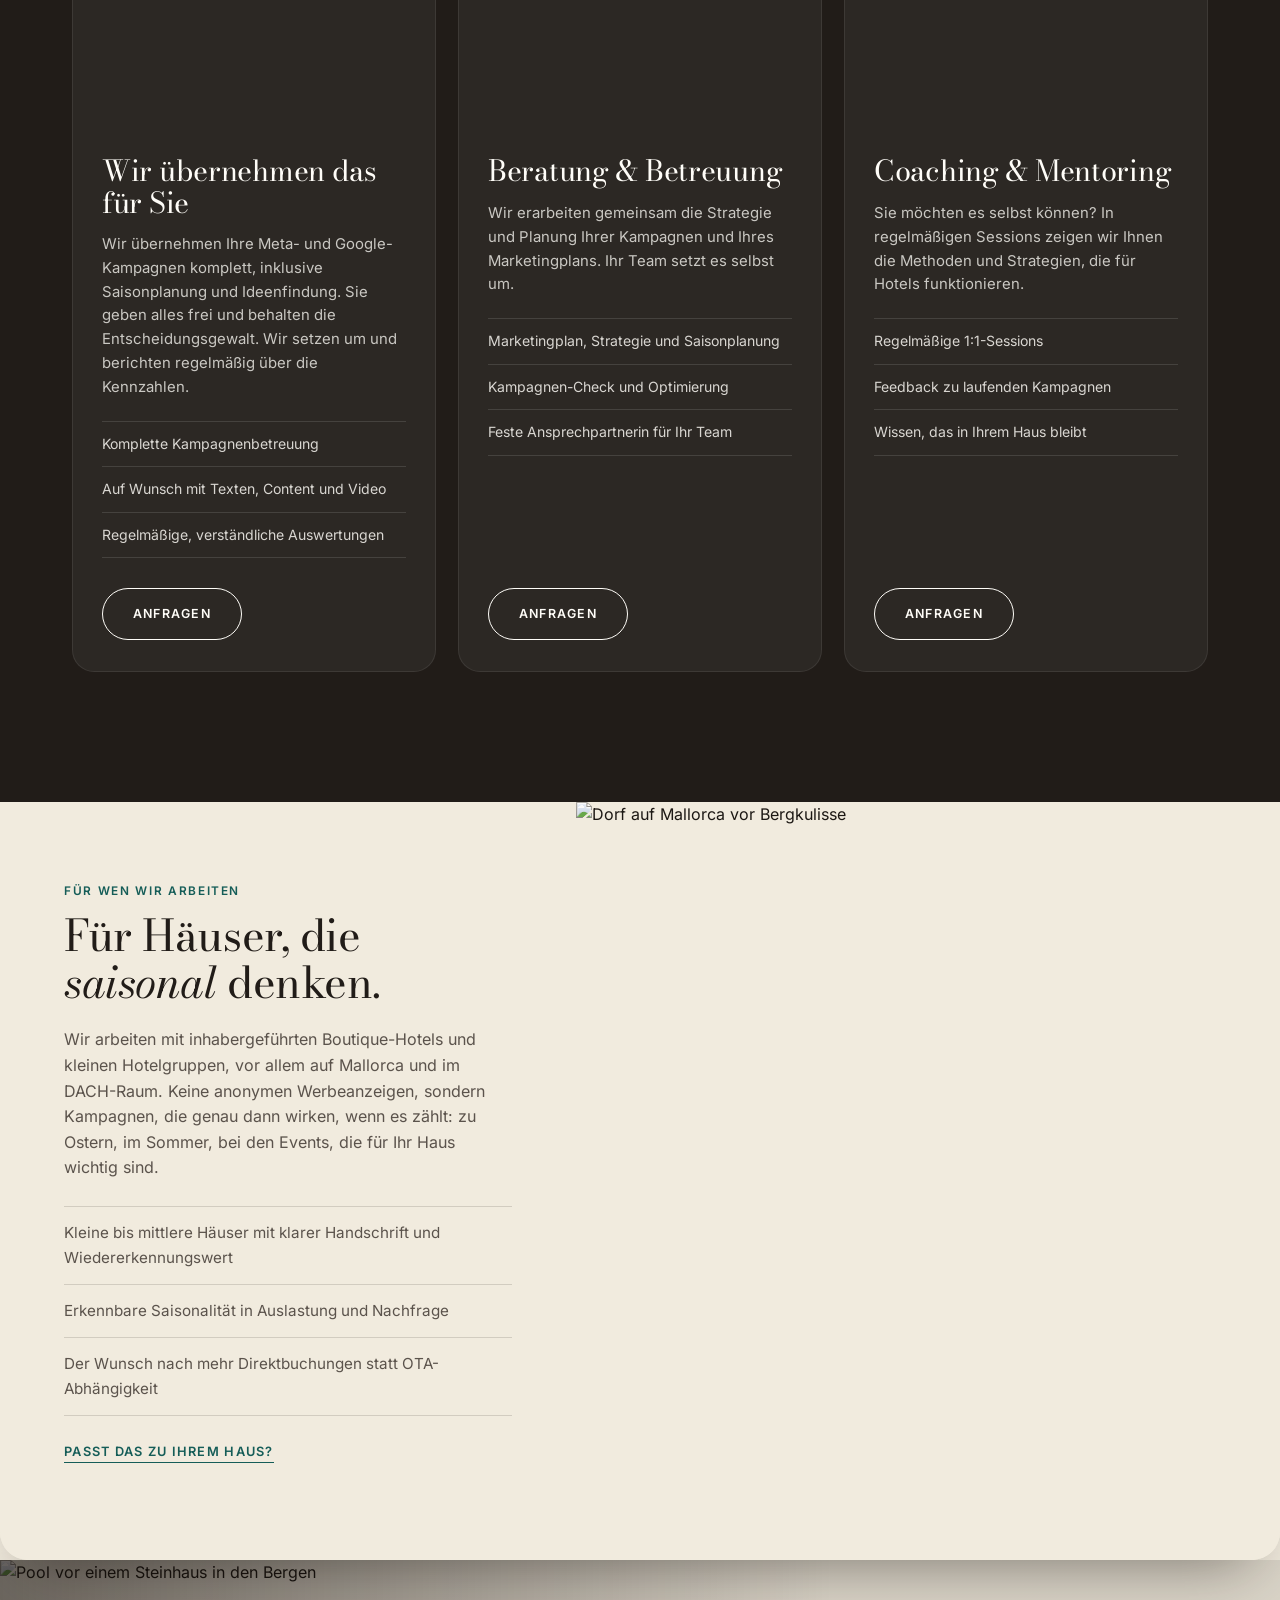
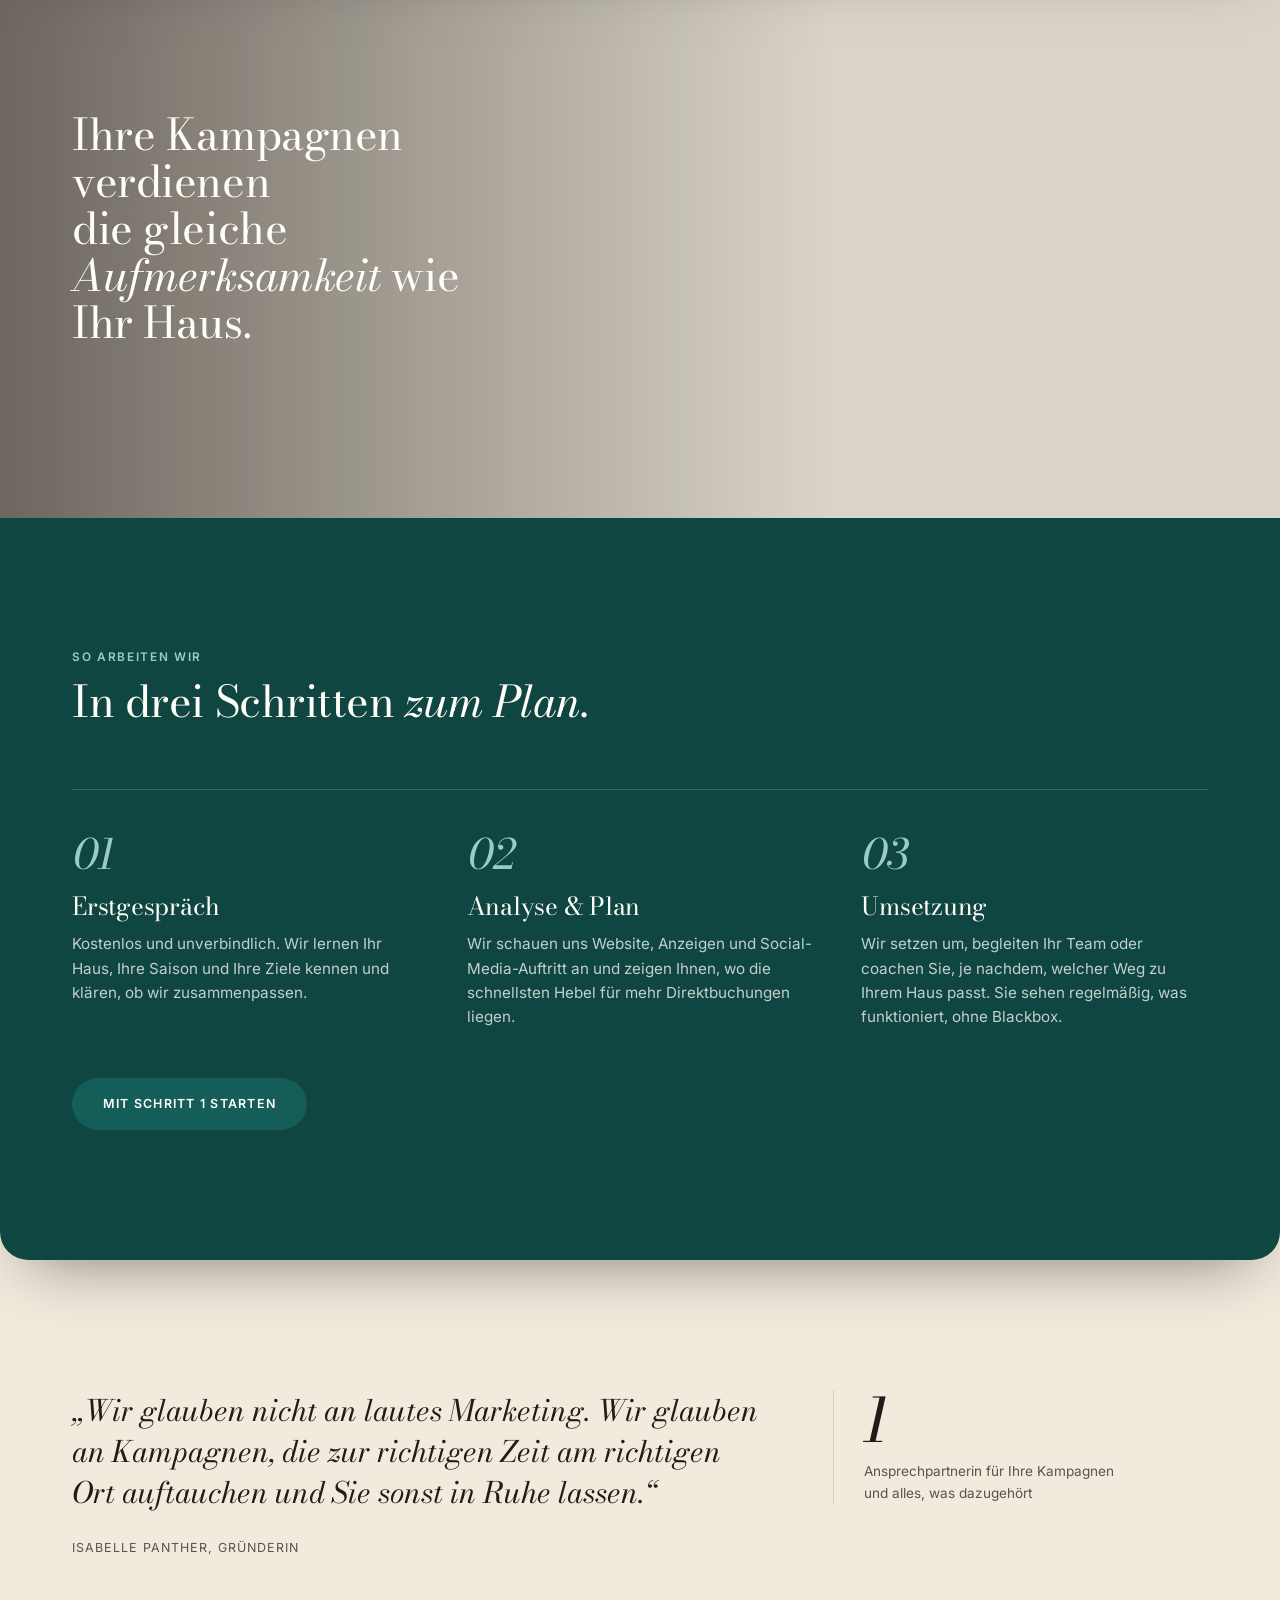
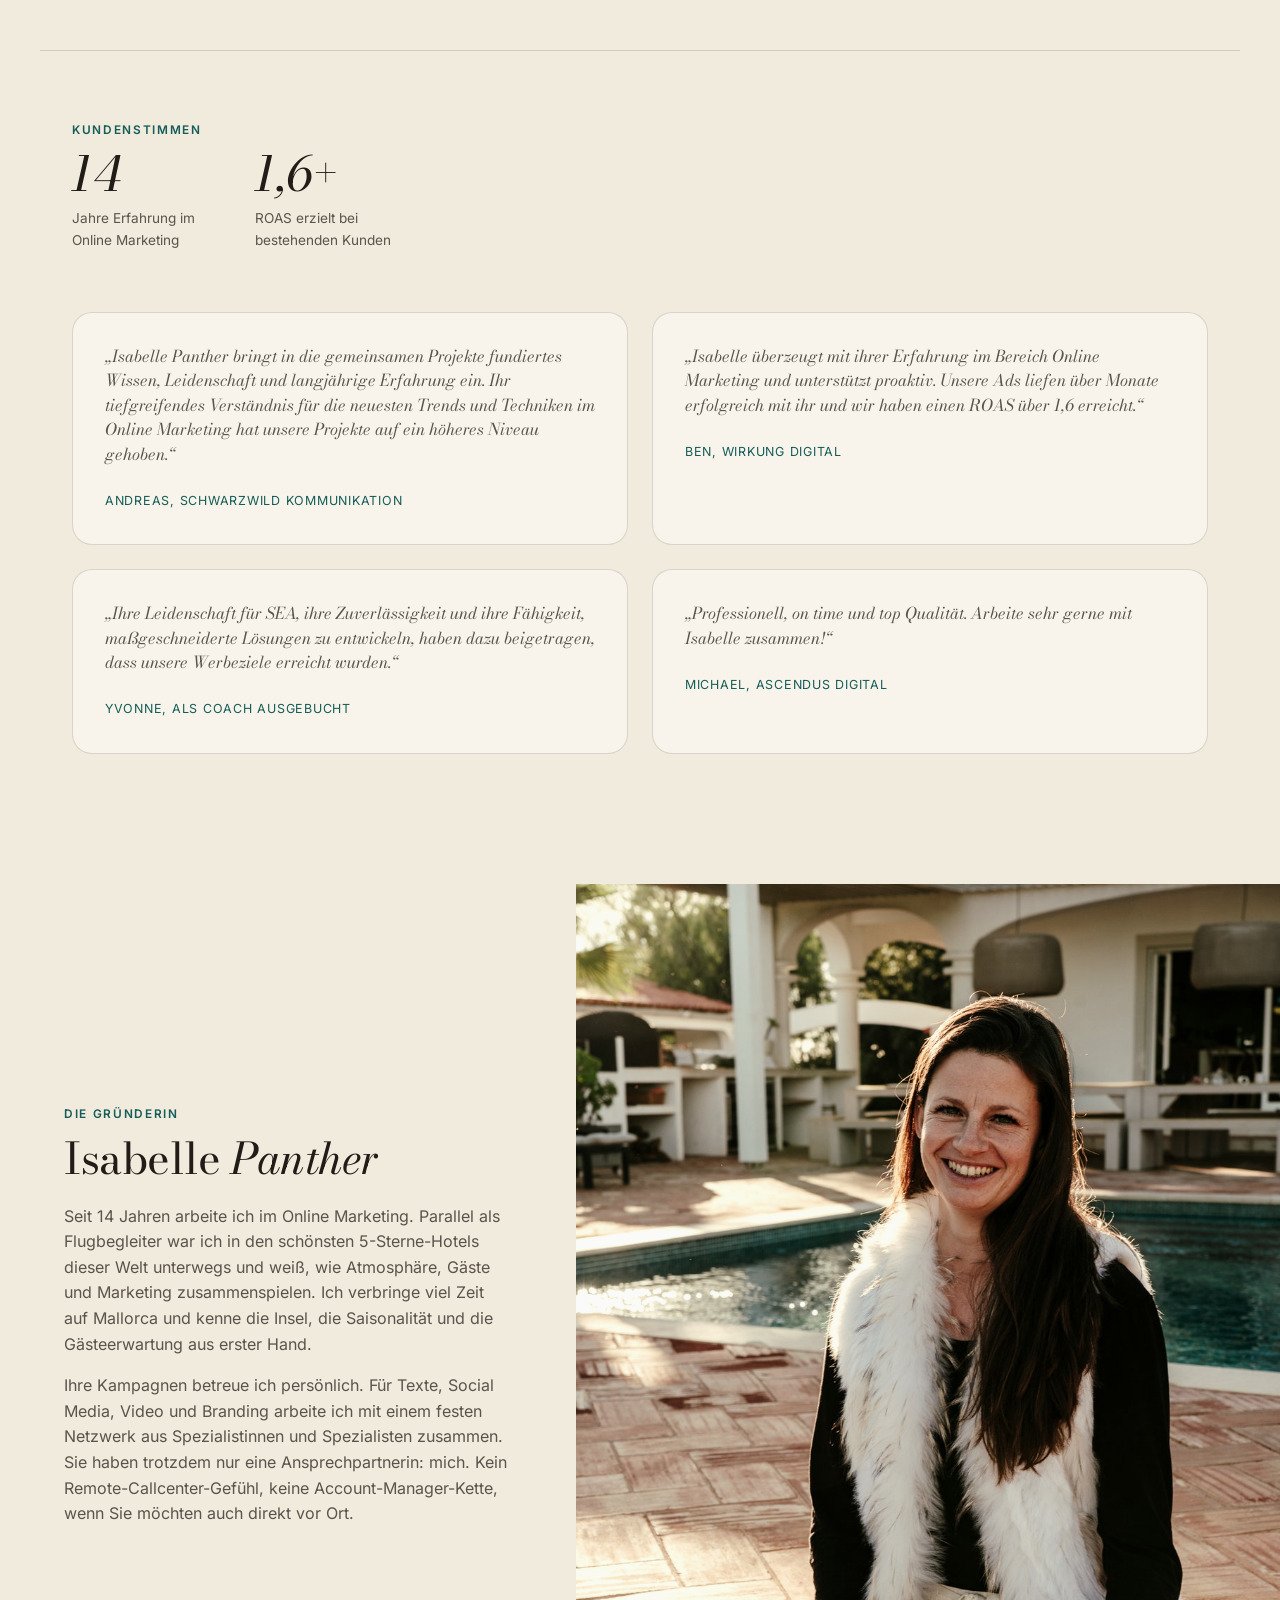
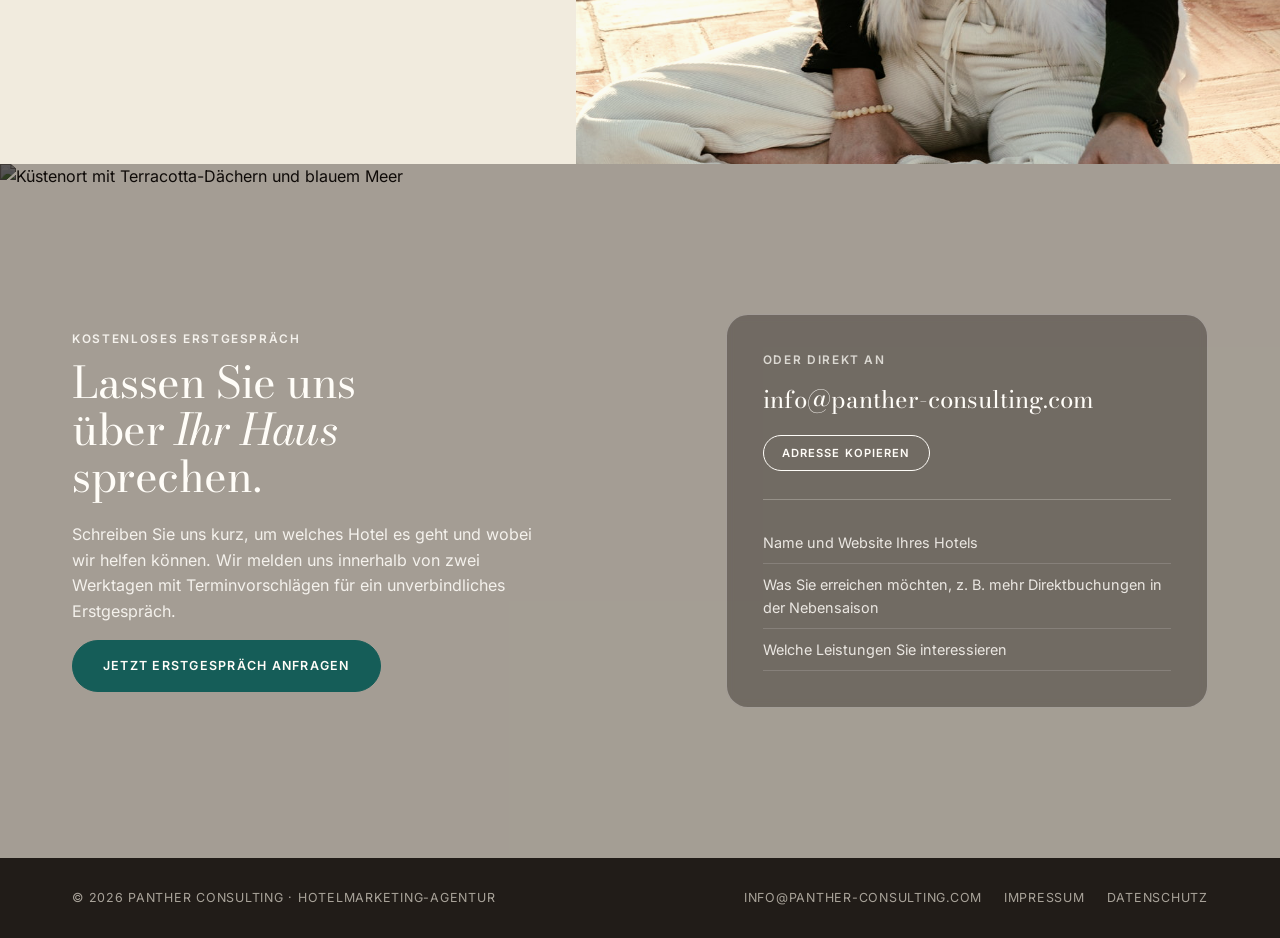
==== commit feac115b: "Add files via upload" ====
--- a/index.html
+++ b/index.html
@@ -8,15 +8,15 @@
 <meta property="og:type" content="website">
 <meta property="og:site_name" content="Panther Consulting">
 <meta property="og:locale" content="de_DE">
-<meta property="og:url" content="https://hotel-ads.vercel.app/">
+<meta property="og:url" content="https://hotel.panther-consulting.com/">
 <meta property="og:title" content="Panther Consulting · Meta &amp; Google Ads für Boutique-Hotels">
 <meta property="og:description" content="Meta &amp; Google Ads für inhabergeführte Boutique-Hotels auf Mallorca und im DACH-Raum. Mehr Direktbuchungen, ohne laut zu sein. Kostenloses Erstgespräch.">
-<meta property="og:image" content="https://hotel-ads.vercel.app/images/og-preview-de.jpg">
+<meta property="og:image" content="https://hotel.panther-consulting.com/images/og-preview-de.jpg">
 <meta property="og:image:width" content="1200">
 <meta property="og:image:height" content="630">
 <meta property="og:image:alt" content="Mehr Direktbuchungen für Ihr Haus, ohne laut zu sein – Panther Consulting">
 <meta name="twitter:card" content="summary_large_image">
-<link rel="canonical" href="https://hotel-ads.vercel.app/">
+<link rel="canonical" href="https://hotel.panther-consulting.com/">
 <link rel="icon" href="/favicon.svg" type="image/svg+xml">
 <link rel="icon" href="/favicon-32.png" type="image/png" sizes="32x32">
 <link rel="apple-touch-icon" href="/apple-touch-icon.png">
@@ -542,8 +542,8 @@
       <p>Seit 14 Jahren arbeite ich im Online Marketing. Parallel als Flugbegleiter war ich in den schönsten 5-Sterne-Hotels dieser Welt unterwegs und weiß, wie Atmosphäre, Gäste und Marketing zusammenspielen. Ich verbringe viel Zeit auf Mallorca und kenne die Insel, die Saisonalität und die Gästeerwartung aus erster Hand.</p>
       <p>Ihre Kampagnen betreue ich persönlich. Für Texte, Social Media, Video und Branding arbeite ich mit einem festen Netzwerk aus Spezialistinnen und Spezialisten zusammen. Sie haben trotzdem nur eine Ansprechpartnerin: mich. Kein Remote-Callcenter-Gefühl, keine Account-Manager-Kette, wenn Sie möchten auch direkt vor Ort.</p>
     </div>
-    <div class="split-media photo-placeholder">
-      <span>Foto folgt</span>
+    <div class="split-media">
+      <img src="images/isabelle-panther.jpg" alt="Isabelle Panther, Gründerin von Panther Consulting" loading="lazy" style="object-position: center 30%;">
     </div>
   </section>
 
